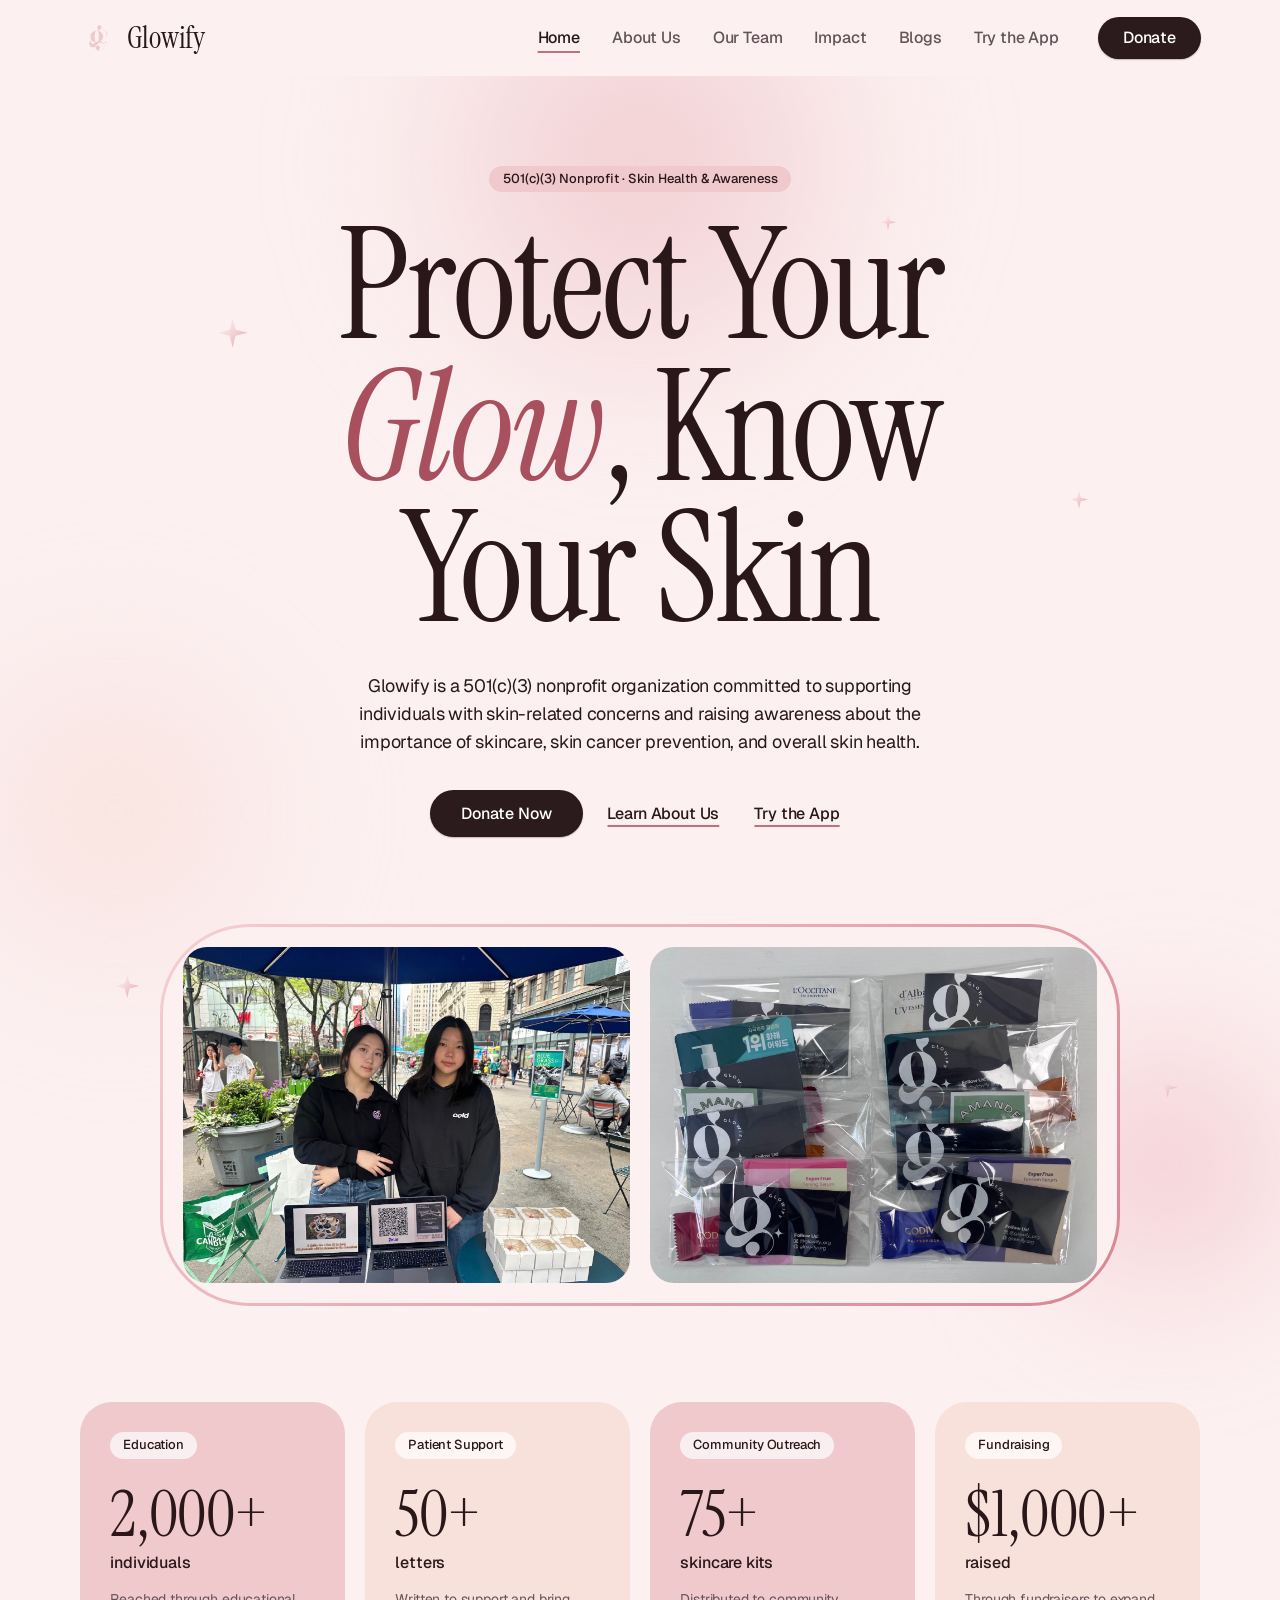
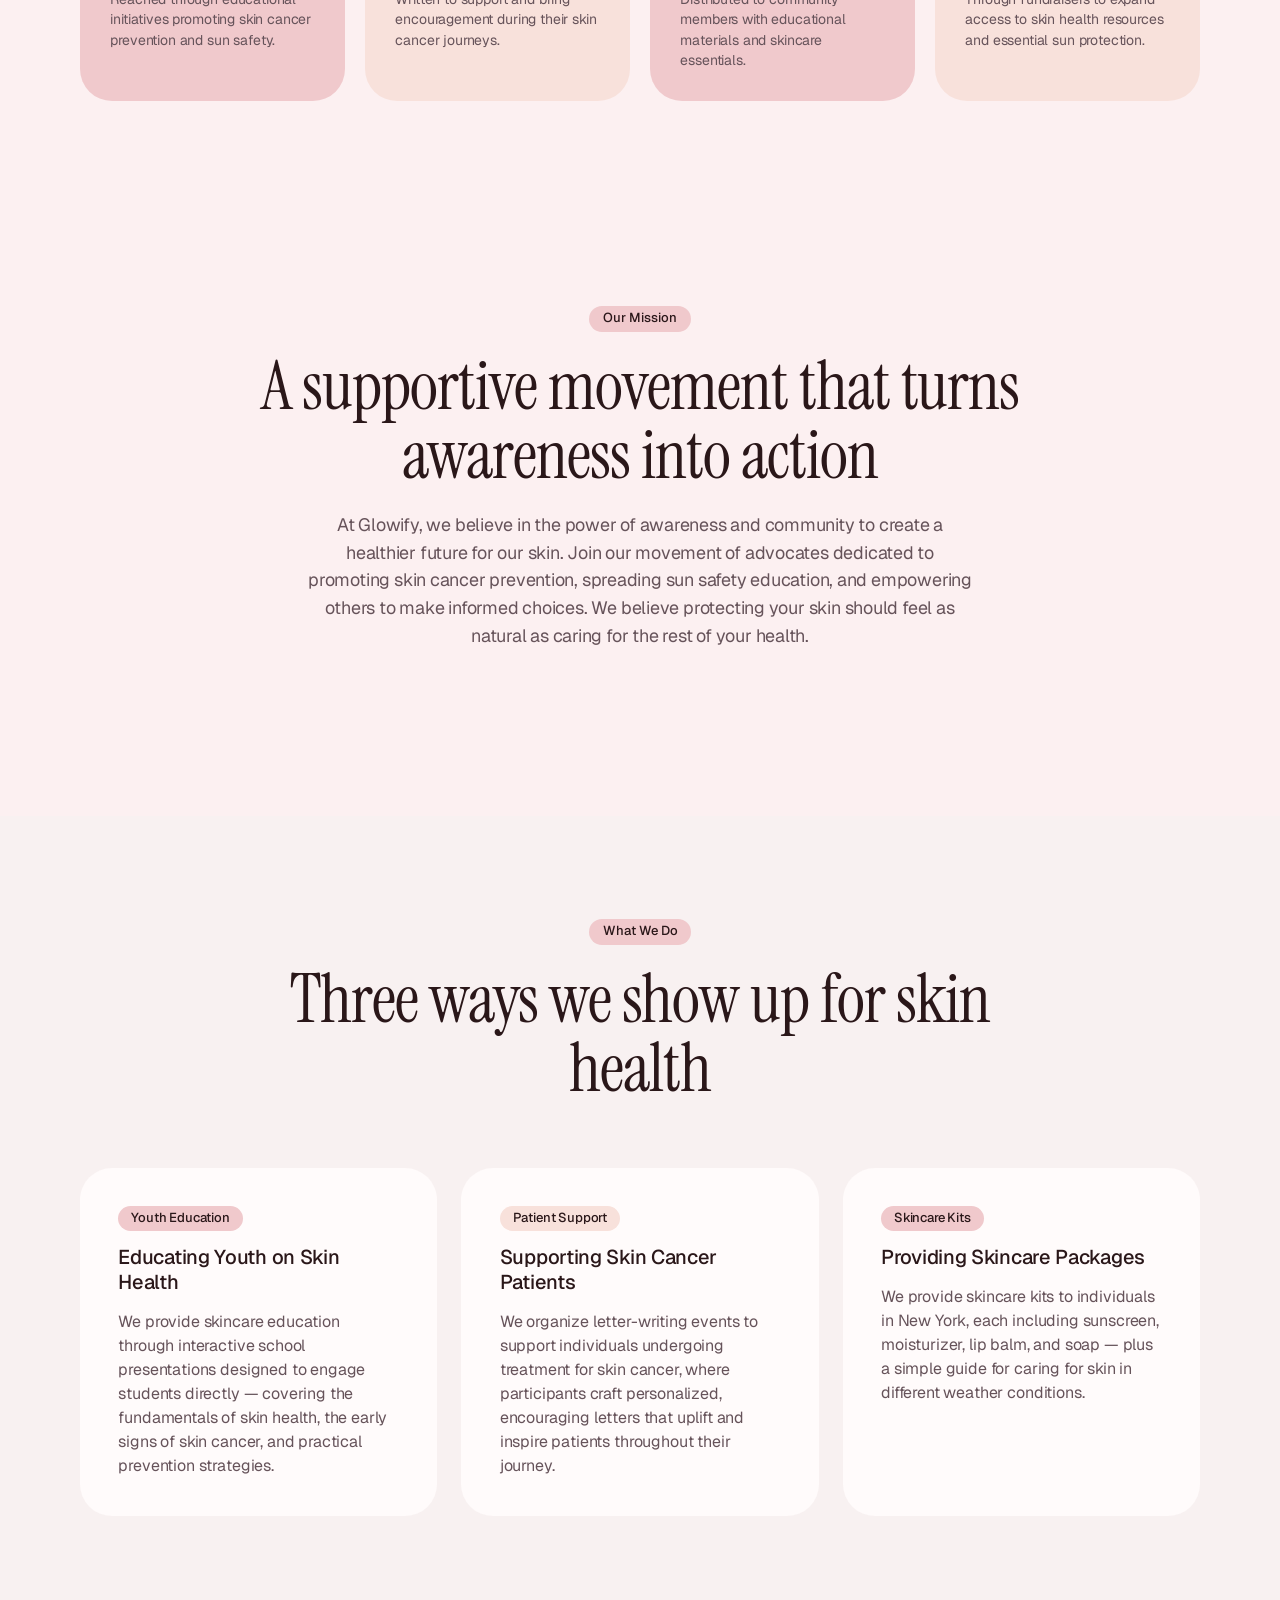
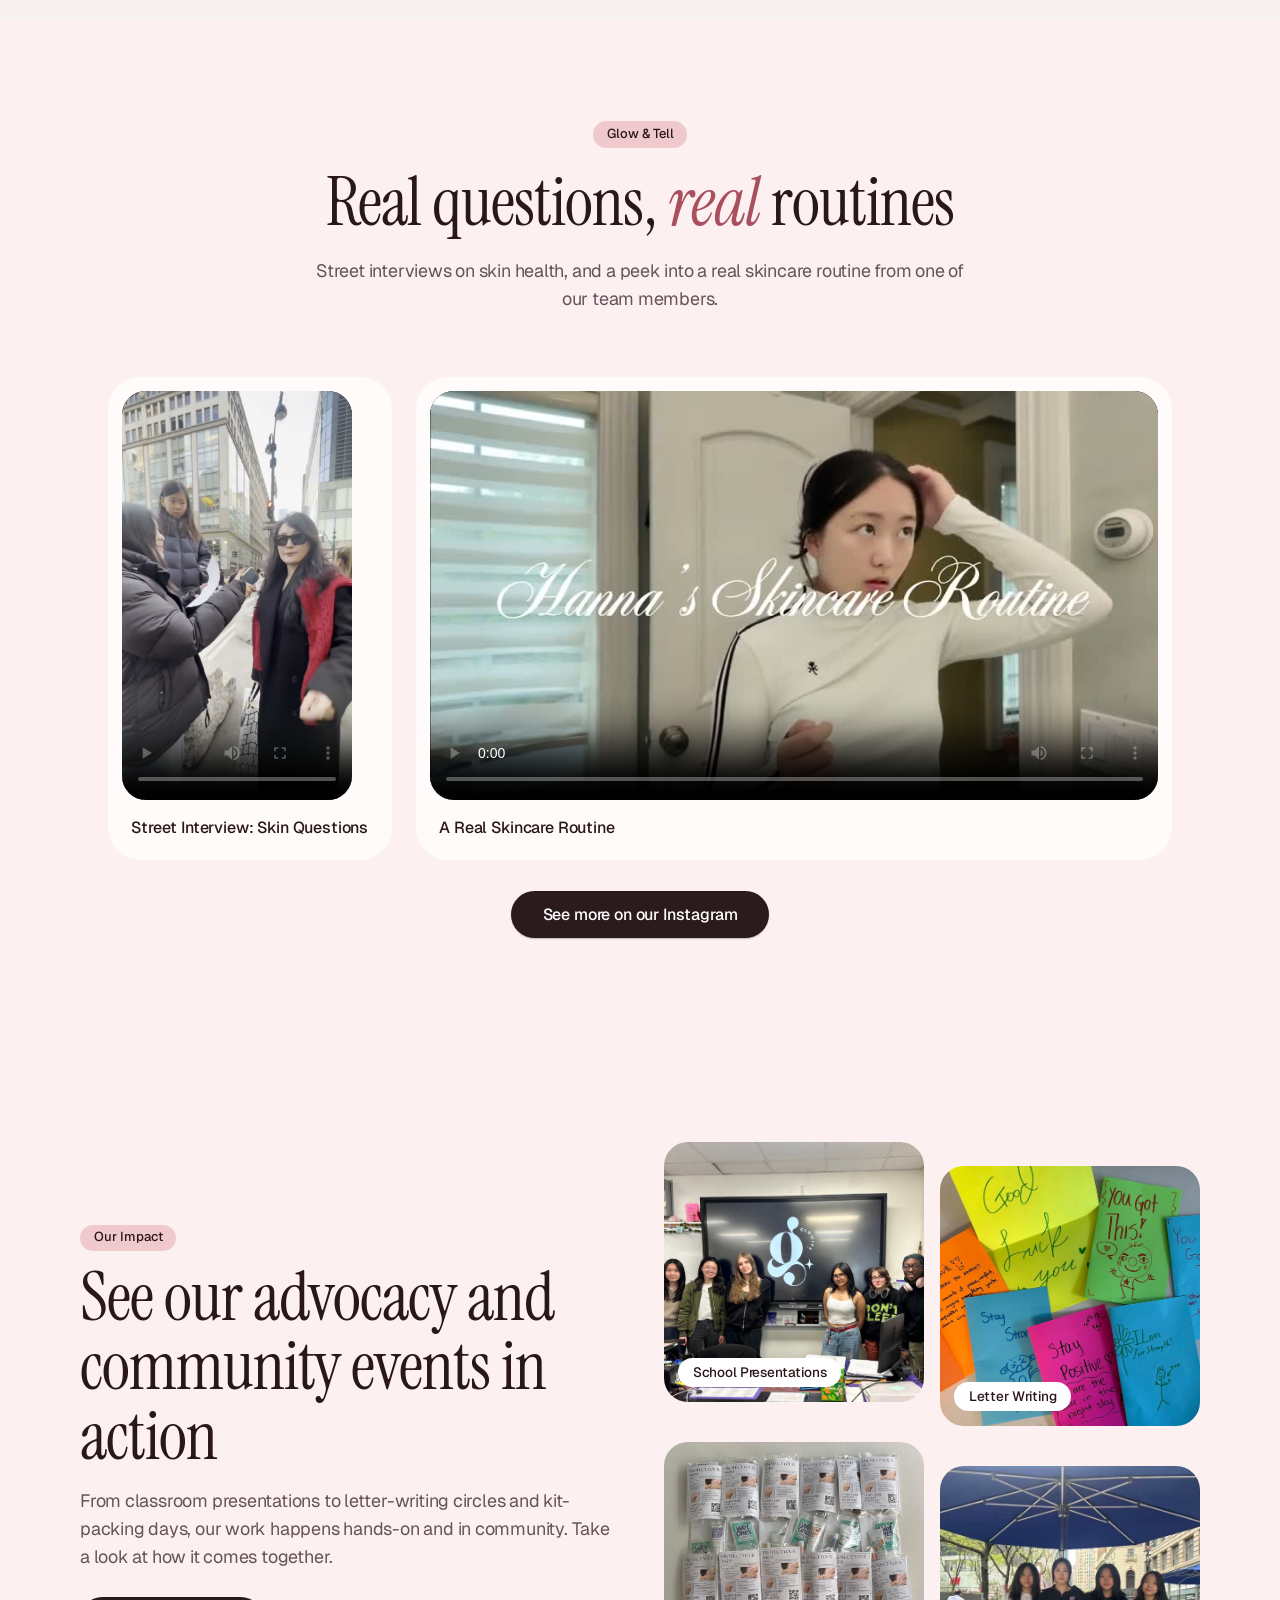
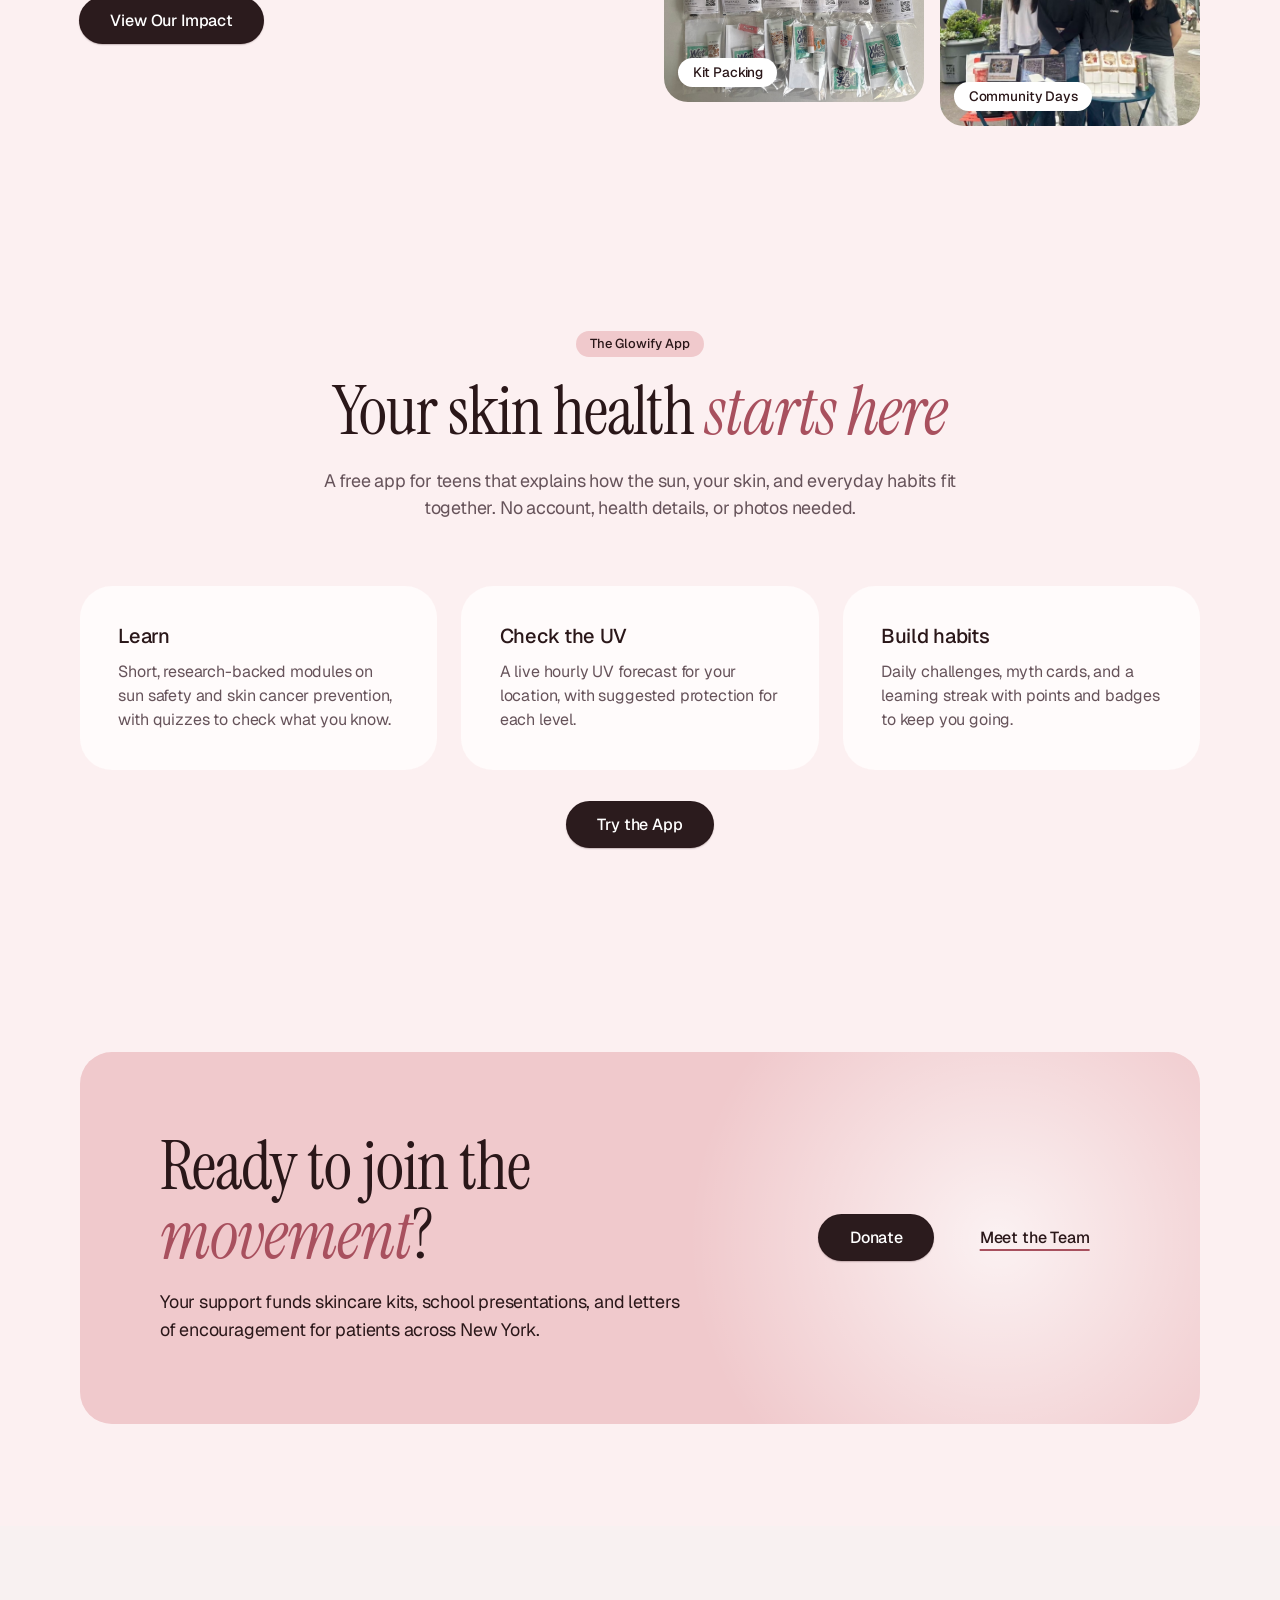
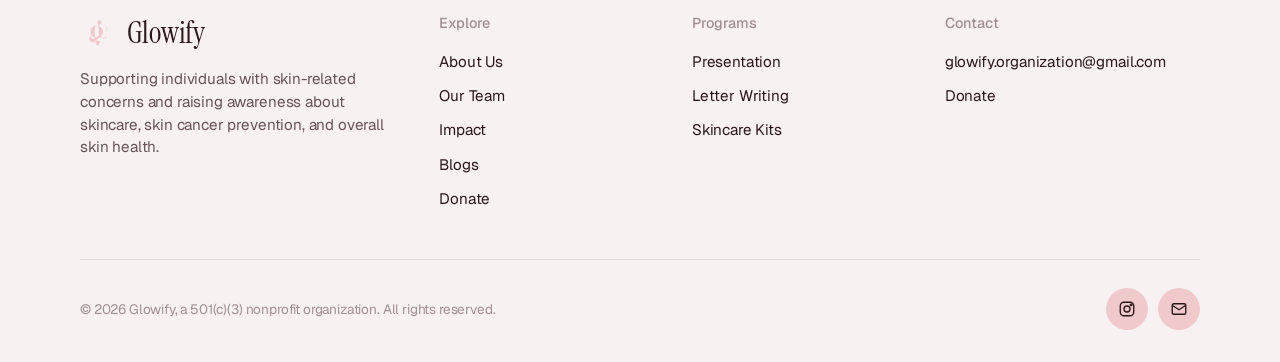
==== index.html @ 6c61c622 "add Try the App links to nav and hero, add app section to home page" ====
<!doctype html>
<html lang="en">
<head>
<meta charset="UTF-8" />
<meta name="viewport" content="width=device-width, initial-scale=1.0" />
<title>Glowify — Skin Health Awareness &amp; Community</title>
<meta name="description" content="Glowify supports individuals with skin-related concerns and raises awareness about skincare, skin cancer prevention, and overall skin health." />
<link rel="icon" href="assets/img/favicon-64.png" type="image/png" />
<link rel="preconnect" href="https://fonts.googleapis.com">
<link rel="preconnect" href="https://fonts.gstatic.com" crossorigin>
<link href="https://fonts.googleapis.com/css2?family=Bowlby+One&family=DM+Sans:wght@400;600&display=swap" rel="stylesheet">
<link rel="stylesheet" href="assets/css/style.css" />
</head>
<body>

<header class="site-header">
  <div class="container nav">
    <a href="index.html" class="brand"><img src="assets/img/logo.png" alt="" class="brand-mark"> Glowify</a>
    <nav class="nav-links">
      <a href="index.html" data-page="index.html">Home</a>
      <a href="about.html" data-page="about.html">About Us</a>
      <a href="team.html" data-page="team.html">Our Team</a>
      <a href="impact.html" data-page="impact.html">Impact</a>
      <a href="blog.html" data-page="blog.html">Blogs</a>
      <a href="https://app.glow-ify.org/" target="_blank" rel="noopener">Try the App</a>
      <a href="donate.html" class="btn btn-donate" data-page="donate.html">Donate</a>
    </nav>
    <button class="nav-toggle" aria-label="Toggle menu" aria-expanded="false">
      <span></span><span></span><span></span>
    </button>
  </div>
</header>

<main>

  <!-- Hero -->
  <section class="hero">
    <div class="glow" aria-hidden="true">
      <span class="orb o1"></span><span class="orb o2"></span><span class="orb o3"></span>
      <i class="spark s1"></i><i class="spark s2"></i><i class="spark s3"></i><i class="spark s4"></i><i class="spark s5"></i>
    </div>
    <div class="container hero-inner">
      <span class="eyebrow">501(c)(3) Nonprofit &middot; Skin Health &amp; Awareness</span>
      <h1>Protect Your <em>Glow</em>, Know Your Skin</h1>
      <p class="lede">Glowify is a 501(c)(3) nonprofit organization committed to supporting individuals with skin-related concerns and raising awareness about the importance of skincare, skin cancer prevention, and overall skin health.</p>
      <div class="hero-cta">
        <a href="donate.html" class="btn btn-donate">Donate Now</a>
        <a href="about.html" class="btn btn-ghost">Learn About Us</a>
        <a href="https://app.glow-ify.org/" class="btn btn-ghost" target="_blank" rel="noopener">Try the App</a>
      </div>
      <div class="hero-visual" aria-hidden="true">
        <img src="assets/img/blob.jpg" alt="" class="hero-photo hero-photo-1">
        <img src="assets/img/carekit.jpg" alt="" class="hero-photo hero-photo-2">
      </div>
      <div class="hero-stats">
        <div class="hero-stat">
          <span class="hero-stat-label">Education</span>
          <strong class="hero-stat-num"><span class="figure">2,000+</span> <span class="unit">individuals</span></strong>
          <p class="hero-stat-desc">Reached through educational initiatives promoting skin cancer prevention and sun safety.</p>
        </div>
        <div class="hero-stat">
          <span class="hero-stat-label">Patient Support</span>
          <strong class="hero-stat-num"><span class="figure">50+</span> <span class="unit">letters</span></strong>
          <p class="hero-stat-desc">Written to support and bring encouragement during their skin cancer journeys.</p>
        </div>
        <div class="hero-stat">
          <span class="hero-stat-label">Community Outreach</span>
          <strong class="hero-stat-num"><span class="figure">75+</span> <span class="unit">skincare kits</span></strong>
          <p class="hero-stat-desc">Distributed to community members with educational materials and skincare essentials.</p>
        </div>
        <div class="hero-stat">
          <span class="hero-stat-label">Fundraising</span>
          <strong class="hero-stat-num"><span class="figure">$1,000+</span> <span class="unit">raised</span></strong>
          <p class="hero-stat-desc">Through fundraisers to expand access to skin health resources and essential sun protection.</p>
        </div>
      </div>
    </div>
  </section>

  <!-- Mission -->
  <section>
    <div class="container">
      <div class="section-head center reveal">
        <span class="eyebrow">Our Mission</span>
        <h2>A supportive movement that turns awareness into action</h2>
        <p class="lede">At Glowify, we believe in the power of awareness and community to create a healthier future for our skin. Join our movement of advocates dedicated to promoting skin cancer prevention, spreading sun safety education, and empowering others to make informed choices. We believe protecting your skin should feel as natural as caring for the rest of your health.</p>
      </div>
    </div>
  </section>

  <!-- What we do -->
  <section class="bg-beige">
    <div class="container">
      <div class="section-head reveal">
        <span class="eyebrow">What We Do</span>
        <h2>Three ways we show up for skin health</h2>
      </div>
      <div class="grid grid-3">
        <div class="card program-card reveal">
          <span class="tag">Youth Education</span>
          <h3>Educating Youth on Skin Health</h3>
          <p>We provide skincare education through interactive school presentations designed to engage students directly — covering the fundamentals of skin health, the early signs of skin cancer, and practical prevention strategies.</p>
        </div>
        <div class="card program-card reveal">
          <span class="tag">Patient Support</span>
          <h3>Supporting Skin Cancer Patients</h3>
          <p>We organize letter-writing events to support individuals undergoing treatment for skin cancer, where participants craft personalized, encouraging letters that uplift and inspire patients throughout their journey.</p>
        </div>
        <div class="card program-card reveal">
          <span class="tag">Skincare Kits</span>
          <h3>Providing Skincare Packages</h3>
          <p>We provide skincare kits to individuals in New York, each including sunscreen, moisturizer, lip balm, and soap — plus a simple guide for caring for skin in different weather conditions.</p>
        </div>
      </div>
    </div>
  </section>

  <!-- Glow & Tell -->
  <section>
    <div class="container">
      <div class="section-head center reveal">
        <span class="eyebrow">Glow &amp; Tell</span>
        <h2>Real questions, <em>real</em> routines</h2>
        <p class="lede">Street interviews on skin health, and a peek into a real skincare routine from one of our team members.</p>
      </div>
      <div class="video-grid reveal">
        <div class="video-card">
          <video controls preload="metadata" poster="assets/img/video/street-interview-poster.jpg">
            <source src="assets/video/street-interview.mp4" type="video/mp4">
          </video>
          <div class="video-card-caption">Street Interview: Skin Questions</div>
        </div>
        <div class="video-card">
          <video controls preload="metadata" poster="assets/img/video/hanna-routine-poster.jpg">
            <source src="assets/video/hanna-routine.mp4" type="video/mp4">
          </video>
          <div class="video-card-caption">A Real Skincare Routine</div>
        </div>
      </div>
      <div class="reveal" style="text-align:center; margin-top:2rem;">
        <a href="https://www.instagram.com/glowify_org?igsh=NTZrZHB4aWIxdnEy" class="btn btn-donate" target="_blank" rel="noopener">See more on our Instagram</a>
      </div>
    </div>
  </section>

  <!-- Impact teaser -->
  <section>
    <div class="container">
      <div class="grid grid-2" style="align-items:center; gap:3rem;">
        <div class="reveal">
          <span class="eyebrow">Our Impact</span>
          <h2 style="margin-top:0.75rem;">See our advocacy and community events in action</h2>
          <p class="lede" style="margin-top:1rem;">From classroom presentations to letter-writing circles and kit-packing days, our work happens hands-on and in community. Take a look at how it comes together.</p>
          <a href="impact.html" class="btn btn-primary" style="margin-top:1.75rem;">View Our Impact</a>
        </div>
        <div class="grid grid-2 reveal" style="gap:1rem;">
          <div class="gallery-tile tile-schoolpresentation" style="aspect-ratio:1;"><span>School Presentations</span></div>
          <div class="gallery-tile tile-letters" style="aspect-ratio:1; margin-top:1.5rem;"><span>Letter Writing</span></div>
          <div class="gallery-tile tile-kitpacking" style="aspect-ratio:1;"><span>Kit Packing</span></div>
          <div class="gallery-tile tile-bakesale" style="aspect-ratio:1; margin-top:1.5rem;"><span>Community Days</span></div>
        </div>
      </div>
    </div>
  </section>

  <!-- App -->
  <section>
    <div class="container">
      <div class="section-head center reveal">
        <span class="eyebrow">The Glowify App</span>
        <h2>Your skin health <em>starts here</em></h2>
        <p class="lede">A free app for teens that explains how the sun, your skin, and everyday habits fit together. No account, health details, or photos needed.</p>
      </div>
      <div class="grid grid-3">
        <div class="card reveal">
          <h3>Learn</h3>
          <p>Short, research-backed modules on sun safety and skin cancer prevention, with quizzes to check what you know.</p>
        </div>
        <div class="card reveal">
          <h3>Check the UV</h3>
          <p>A live hourly UV forecast for your location, with suggested protection for each level.</p>
        </div>
        <div class="card reveal">
          <h3>Build habits</h3>
          <p>Daily challenges, myth cards, and a learning streak with points and badges to keep you going.</p>
        </div>
      </div>
      <div class="reveal" style="text-align:center; margin-top:2rem;">
        <a href="https://app.glow-ify.org/" class="btn btn-primary" target="_blank" rel="noopener">Try the App</a>
      </div>
    </div>
  </section>

  <!-- CTA band -->
  <section>
    <div class="container">
      <div class="cta-band reveal">
        <div>
          <h2>Ready to join the <em>movement</em>?</h2>
          <p class="lede">Your support funds skincare kits, school presentations, and letters of encouragement for patients across New York.</p>
        </div>
        <div class="cta-band-actions">
          <a href="donate.html" class="btn btn-donate">Donate</a>
          <a href="team.html" class="btn btn-light">Meet the Team</a>
        </div>
      </div>
    </div>
  </section>

</main>

<footer class="site-footer">
  <div class="container">
    <div class="footer-grid">
      <div class="footer-brand">
        <a href="index.html" class="brand"><img src="assets/img/logo.png" alt="" class="brand-mark"> Glowify</a>
        <p>Supporting individuals with skin-related concerns and raising awareness about skincare, skin cancer prevention, and overall skin health.</p>
      </div>
      <div class="footer-col">
        <h4>Explore</h4>
        <ul>
          <li><a href="about.html">About Us</a></li>
          <li><a href="team.html">Our Team</a></li>
          <li><a href="impact.html">Impact</a></li>
          <li><a href="blog.html">Blogs</a></li>
          <li><a href="donate.html">Donate</a></li>
        </ul>
      </div>
      <div class="footer-col">
        <h4>Programs</h4>
        <ul>
          <li><a href="impact.html">Presentation</a></li>
          <li><a href="impact.html">Letter Writing</a></li>
          <li><a href="impact.html">Skincare Kits</a></li>
        </ul>
      </div>
      <div class="footer-col">
        <h4>Contact</h4>
        <ul>
          <li><a href="mailto:glowify.organization@gmail.com">glowify.organization@gmail.com</a></li>
          <li><a href="donate.html">Donate</a></li>
        </ul>
      </div>
    </div>
    <div class="footer-bottom">
      <span>© 2026 Glowify, a 501(c)(3) nonprofit organization. All rights reserved.</span>
      <div class="footer-socials">
        <a href="https://www.instagram.com/glowify_org?igsh=NTZrZHB4aWIxdnEy" aria-label="Instagram" target="_blank" rel="noopener"><svg viewBox="0 0 24 24" fill="none" stroke-width="1.8"><rect x="3" y="3" width="18" height="18" rx="5"/><circle cx="12" cy="12" r="4"/><circle cx="17.5" cy="6.5" r="1"/></svg></a>
        <a href="mailto:glowify.organization@gmail.com" aria-label="Email"><svg viewBox="0 0 24 24" fill="none" stroke-width="1.8"><rect x="3" y="5" width="18" height="14" rx="2"/><path d="m3 7 9 6 9-6"/></svg></a>
      </div>
    </div>
  </div>
</footer>

<script src="assets/js/main.js"></script>
</body>
</html>
---- assets/css/style.css ----
@import url("https://fonts.googleapis.com/css2?family=Geist:wght@400;500;600&family=Inter:wght@400;500;600&family=Instrument+Serif:ital@0;1&display=swap");

/* ==========================================================================
   Glowify
   Airy daylight look: tinted canvas, big soft-cornered cards with no borders or
   shadows, medium-weight type, dark pill buttons, pastel tiles. Every color is
   taken from the logo's dusty rose hue (~355deg).
   ========================================================================== */

:root {
  --canvas: #fcf0f1;
  --card: #fffbfb;
  --paper: #ffffff;
  --mist: #f8f1f1;

  --pastel-a: #f0c9cc;
  --pastel-b: #f8e1db;
  --rose: #c4707c;
  --rose-text: #a8505e;

  --ink-deep: #2a1719;
  --ink: #2b1b1d;
  --graphite: #66535a;
  --fog: #a08f91;
  --hairline: rgba(42, 23, 25, 0.1);

  --font-display: "Instrument Serif", "Playfair Display", Georgia, "Times New Roman", serif;
  --font-body: "Geist", "Inter", ui-sans-serif, system-ui, -apple-system, "Segoe UI", Roboto, sans-serif;

  --container: 1200px;
  --r-card: 32px;
  --r-image: 24px;
  --r-small: 16px;
  --r-pill: 9999px;

  --ease: cubic-bezier(0.16, 1, 0.3, 1);
}

/* ---- Reset ------------------------------------------------------------- */
*, *::before, *::after { box-sizing: border-box; }
html { scroll-behavior: smooth; }
body, h1, h2, h3, h4, p, figure, blockquote { margin: 0; }
ul, ol { margin: 0; padding: 0; list-style: none; }
img { max-width: 100%; display: block; }
a { color: inherit; text-decoration: none; }
button { font: inherit; cursor: pointer; background: none; border: none; color: inherit; }

:focus-visible { outline: 2px solid var(--ink); outline-offset: 3px; }

body {
  font-family: var(--font-body);
  font-size: 1rem;
  font-weight: 400;
  line-height: 1.5;
  letter-spacing: -0.01em;
  color: var(--graphite);
  background: var(--canvas);
  -webkit-font-smoothing: antialiased;
}

.container {
  width: 100%;
  max-width: var(--container);
  margin: 0 auto;
  padding: 0 clamp(1.25rem, 4vw, 2.5rem);
}

/* ---- Type: medium weight only ------------------------------------------- */
h1, h2 {
  font-family: var(--font-display);
  font-weight: 400;
  color: var(--ink-deep);
  line-height: 1.02;
  letter-spacing: -0.015em;
}
h1 em, h2 em { font-style: italic; color: var(--rose-text); }
h3, h4 {
  font-family: var(--font-body);
  font-weight: 500;
  color: var(--ink-deep);
  line-height: 1.25;
  letter-spacing: -0.015em;
}

h1 { font-size: clamp(3.25rem, 7vw, 5.5rem); }
h2 { font-size: clamp(2.5rem, 5.4vw, 4.25rem); }
h3 { font-size: 1.25rem; }

.lede {
  font-size: clamp(1.05rem, 1.4vw, 1.125rem);
  line-height: 1.55;
  letter-spacing: -0.012em;
  color: var(--graphite);
  max-width: 56ch;
}

.eyebrow {
  display: inline-block;
  font-size: 0.8125rem;
  font-weight: 500;
  line-height: 1.3;
  letter-spacing: 0;
  padding: 0.3rem 0.85rem;
  background: var(--pastel-a);
  color: var(--ink-deep);
  border-radius: var(--r-pill);
}

/* ---- Buttons ------------------------------------------------------------ */
.btn {
  display: inline-flex;
  align-items: center;
  justify-content: center;
  padding: 0.8rem 1.9rem;
  border-radius: var(--r-pill);
  border: 0;
  font-family: var(--font-body);
  font-weight: 500;
  font-size: 1rem;
  line-height: 1.2;
  letter-spacing: -0.01em;
  white-space: nowrap;
  transition: background 0.25s var(--ease), color 0.25s var(--ease), transform 0.25s var(--ease);
}
.btn:active { transform: scale(0.98); }

.btn-donate, .btn-primary {
  background: var(--ink);
  color: var(--paper);
  box-shadow: 0 1px 2px rgba(42, 23, 25, 0.8), 0 0 0 1px var(--ink);
}
.btn-donate:hover, .btn-primary:hover { background: #000; }

.btn-ghost {
  background: none;
  color: var(--ink-deep);
  padding-left: 0.6rem;
  padding-right: 0.6rem;
  text-decoration: underline;
  text-decoration-color: var(--rose);
  text-decoration-thickness: 2px;
  text-underline-offset: 6px;
}
.btn-ghost:hover { text-decoration-color: var(--ink-deep); }

.btn-light { background: var(--paper); color: var(--ink-deep); }
.btn-light:hover { background: var(--mist); }

/* ---- Header / Nav ---------------------------------------------------------- */
.site-header {
  position: sticky;
  top: 0;
  z-index: 100;
  background: rgba(252, 240, 241, 0.94);
}

.nav {
  display: flex;
  align-items: center;
  justify-content: space-between;
  min-height: 76px;
}

.brand {
  display: flex;
  align-items: center;
  gap: 0.55rem;
  font-family: var(--font-display);
  font-size: 1.9rem;
  font-weight: 400;
  letter-spacing: -0.01em;
  line-height: 1;
  color: var(--ink-deep);
}
.brand-mark { width: 38px; height: 38px; object-fit: contain; }

.nav-links { display: flex; align-items: center; gap: 2rem; }

.nav-links a:not(.btn) {
  font-size: 1rem;
  font-weight: 500;
  color: var(--graphite);
  padding: 0.3rem 0;
  text-decoration: underline;
  text-decoration-color: transparent;
  text-decoration-thickness: 2px;
  text-underline-offset: 8px;
  transition: color 0.2s var(--ease), text-decoration-color 0.2s var(--ease);
}
.nav-links a:not(.btn):hover { color: var(--ink-deep); }
.nav-links a:not(.btn).is-active { color: var(--ink-deep); text-decoration-color: var(--rose); }

.nav-links .btn-donate { margin-left: 0.5rem; padding: 0.65rem 1.5rem; }

.nav-toggle {
  display: none;
  flex-direction: column;
  gap: 5px;
  padding: 0.8rem;
  border-radius: var(--r-pill);
  background: var(--paper);
}
.nav-toggle span { width: 18px; height: 2px; background: var(--ink); border-radius: 2px; }

/* ---- Hero ------------------------------------------------------------------- */
.hero { position: relative; overflow: hidden; padding: clamp(3rem, 7vw, 6rem) 0 clamp(4rem, 8vw, 7rem); }
.hero-inner { position: relative; z-index: 1; }

/* soft glow: blurred pink light behind the hero, plus a few four-point sparkles */
.glow { position: absolute; inset: 0; pointer-events: none; z-index: 0; }
.glow .orb { position: absolute; border-radius: 50%; filter: blur(60px); will-change: transform; }
.glow .o1 { width: 46vw; max-width: 640px; aspect-ratio: 1; top: -12%; left: 50%; margin-left: -23vw;
  background: radial-gradient(circle, rgba(240, 201, 204, 0.95), rgba(240, 201, 204, 0) 68%); animation: drift 14s ease-in-out infinite alternate; }
.glow .o2 { width: 34vw; max-width: 460px; aspect-ratio: 1; top: 30%; left: -8%;
  background: radial-gradient(circle, rgba(248, 225, 219, 1), rgba(248, 225, 219, 0) 68%); animation: drift 18s ease-in-out infinite alternate-reverse; }
.glow .o3 { width: 30vw; max-width: 420px; aspect-ratio: 1; top: 52%; right: -6%;
  background: radial-gradient(circle, rgba(236, 170, 180, 0.55), rgba(236, 170, 180, 0) 68%); animation: drift 16s ease-in-out infinite alternate; }

.glow .spark {
  position: absolute;
  width: var(--s, 22px);
  aspect-ratio: 1;
  background: linear-gradient(135deg, #fff, #f0c9cc 60%, #e3a1aa);
  clip-path: polygon(50% 0, 60% 40%, 100% 50%, 60% 60%, 50% 100%, 40% 60%, 0 50%, 40% 40%);
  filter: drop-shadow(0 0 6px rgba(227, 161, 170, 0.8));
  animation: twinkle 3.6s ease-in-out infinite;
}
.glow .s1 { --s: 30px; top: 14%; left: 17%; }
.glow .s2 { --s: 18px; top: 24%; right: 15%; animation-delay: -1.2s; }
.glow .s3 { --s: 24px; top: 52%; left: 9%; animation-delay: -2.1s; }
.glow .s4 { --s: 16px; top: 8%; right: 30%; animation-delay: -0.6s; }
.glow .s5 { --s: 20px; top: 58%; right: 8%; animation-delay: -2.8s; }

@keyframes drift { from { transform: translate(0, 0) scale(1); } to { transform: translate(3vw, 2.5vw) scale(1.12); } }
@keyframes twinkle { 0%, 100% { opacity: 0.35; transform: scale(0.75) rotate(0); } 50% { opacity: 1; transform: scale(1.1) rotate(12deg); } }
@media (prefers-reduced-motion: reduce) { .glow .orb, .glow .spark { animation: none; } }

/* same glow, quieter, behind the closing call to action */
.cta-band { position: relative; overflow: hidden; }
.cta-band::before {
  content: ""; position: absolute; width: 60%; aspect-ratio: 1; right: -12%; top: -40%;
  background: radial-gradient(circle, rgba(255, 255, 255, 0.75), rgba(255, 255, 255, 0) 65%); pointer-events: none;
}
.cta-band > * { position: relative; }
.hero-inner { text-align: center; }

.hero h1 {
  max-width: 11ch;
  margin: 1.5rem auto 0;
  font-size: clamp(3.5rem, 12vw, 10.5rem);
  line-height: 0.92;
  letter-spacing: -0.02em;
}
.hero .lede { margin: 2rem auto 0; max-width: 52ch; color: var(--ink-deep); }

.hero-cta {
  display: flex;
  justify-content: center;
  align-items: center;
  gap: 1rem;
  flex-wrap: wrap;
  margin-top: 2.25rem;
}

.hero-visual {
  display: grid;
  grid-template-columns: 1fr 1fr;
  gap: clamp(0.75rem, 2vw, 1.25rem);
  max-width: 960px;
  margin: clamp(3.5rem, 7vw, 5.5rem) auto 0;
  padding: clamp(0.75rem, 2vw, 1.25rem);
  border: 3px solid transparent;
  border-radius: clamp(36px, 7vw, 90px);
  background:
    linear-gradient(var(--canvas), var(--canvas)) padding-box,
    linear-gradient(135deg, #f6cfd3 0%, #d98592 100%) border-box;
}
.hero-photo {
  width: 100%;
  aspect-ratio: 4 / 3;
  object-fit: cover;
  border-radius: var(--r-image);
  background: var(--mist);
}

.hero-stats {
  display: grid;
  grid-template-columns: repeat(4, 1fr);
  gap: clamp(0.75rem, 1.6vw, 1.25rem);
  margin-top: clamp(4rem, 8vw, 6rem);
  text-align: left;
}
.hero-stat {
  background: var(--pastel-a);
  border-radius: var(--r-card);
  padding: clamp(1.4rem, 2.4vw, 1.9rem);
}
.hero-stat:nth-child(even) { background: var(--pastel-b); }
.hero-stat-label {
  display: inline-block;
  font-size: 0.8125rem;
  font-weight: 500;
  line-height: 1.3;
  color: var(--ink-deep);
  background: rgba(255, 255, 255, 0.7);
  padding: 0.3rem 0.8rem;
  border-radius: var(--r-pill);
  margin-bottom: 1.5rem;
}
.hero-stat-num { display: block; margin-bottom: 0.9rem; }
.hero-stat-num .figure {
  display: block;
  font-family: var(--font-display);
  font-size: clamp(2.8rem, 5vw, 4rem);
  font-weight: 400;
  line-height: 1;
  letter-spacing: -0.01em;
  color: var(--ink-deep);
}
.hero-stat-num .unit { display: block; font-size: 1rem; font-weight: 500; color: var(--ink-deep); margin-top: 0.25rem; }
.hero-stat-desc { font-size: 0.875rem; line-height: 1.45; color: var(--graphite); }

/* ---- Sections --------------------------------------------------------------- */
section { padding: clamp(4rem, 8vw, 7rem) 0; }

.section-head { max-width: 760px; margin: 0 auto clamp(2.5rem, 5vw, 4rem); text-align: center; }
.section-head h2 { margin-top: 1.25rem; }
.section-head .lede { margin: 1.25rem auto 0; }
.section-head.center { text-align: center; }

.bg-beige, .bg-pink { background: var(--mist); }

/* ---- Cards ------------------------------------------------------------------- */
.grid { display: grid; gap: clamp(1rem, 2.2vw, 1.5rem); }
.grid-3 { grid-template-columns: repeat(3, 1fr); }
.grid-2 { grid-template-columns: repeat(2, 1fr); }
.grid-4 { grid-template-columns: repeat(4, 1fr); }

.card {
  background: var(--card);
  border-radius: var(--r-card);
  padding: clamp(1.75rem, 3vw, 2.5rem);
  transition: background 0.3s var(--ease);
}
.card:hover { background: var(--paper); }

.card h3 { margin-bottom: 0.65rem; }
.card p { color: var(--graphite); font-size: 1rem; }
.card a:not(.btn) {
  font-weight: 500;
  color: var(--ink-deep);
  text-decoration: underline;
  text-decoration-color: var(--rose);
  text-decoration-thickness: 2px;
  text-underline-offset: 5px;
}
.card a:not(.btn):hover { text-decoration-color: var(--ink-deep); }

.program-card { display: flex; flex-direction: column; gap: 0.9rem; }
.program-card h3 { margin-bottom: 0; }
.program-card p { flex-grow: 1; }
.program-card .tag {
  align-self: flex-start;
  font-size: 0.8125rem;
  font-weight: 500;
  line-height: 1.3;
  color: var(--ink-deep);
  background: var(--pastel-a);
  padding: 0.25rem 0.8rem;
  border-radius: var(--r-pill);
}
.grid > .program-card:nth-child(even) .tag { background: var(--pastel-b); }

/* ---- CTA band ------------------------------------------------------------------ */
.cta-band {
  background: var(--pastel-a);
  border-radius: var(--r-card);
  padding: clamp(2.5rem, 7vw, 5rem);
  display: flex;
  align-items: center;
  justify-content: space-between;
  gap: 2rem;
  flex-wrap: wrap;
}
.cta-band h2 { max-width: 13ch; }
.cta-band .lede { color: var(--ink-deep); margin-top: 1.1rem; max-width: 44ch; }
.cta-band-actions { display: flex; align-items: center; gap: 1rem; flex-wrap: wrap; }
.cta-band .btn-light {
  background: none;
  color: var(--ink-deep);
  text-decoration: underline;
  text-decoration-color: var(--rose-text);
  text-decoration-thickness: 2px;
  text-underline-offset: 6px;
}
.cta-band .btn-light:hover { background: none; text-decoration-color: var(--ink-deep); }

/* ---- Footer ------------------------------------------------------------------- */
.site-footer {
  background: var(--mist);
  padding: clamp(3.5rem, 7vw, 5.5rem) 0 2rem;
}
.footer-grid {
  display: grid;
  grid-template-columns: 1.5fr 1fr 1fr 1.2fr;
  gap: 2.5rem;
  padding-bottom: 3rem;
  border-bottom: 1px solid var(--hairline);
}
.footer-brand .brand { margin-bottom: 1rem; }
.footer-brand p { max-width: 34ch; font-size: 0.95rem; color: var(--graphite); }
.footer-col h4 { font-size: 0.9rem; font-weight: 500; color: var(--fog); margin-bottom: 1.1rem; letter-spacing: 0; }
.footer-col ul { display: flex; flex-direction: column; gap: 0.65rem; }
.footer-col a { font-size: 0.95rem; color: var(--ink-deep); }
.footer-col a:hover { text-decoration: underline; text-decoration-color: var(--rose); text-decoration-thickness: 2px; text-underline-offset: 5px; }
.footer-bottom {
  display: flex;
  justify-content: space-between;
  align-items: center;
  flex-wrap: wrap;
  gap: 1rem;
  padding-top: 1.75rem;
  font-size: 0.85rem;
  color: var(--fog);
}
.footer-socials { display: flex; gap: 0.6rem; }
.footer-socials a {
  width: 42px; height: 42px;
  border-radius: 50%;
  background: var(--pastel-a);
  display: flex; align-items: center; justify-content: center;
  transition: background 0.25s var(--ease);
}
.footer-socials a:hover { background: var(--pastel-b); }
.footer-socials svg { width: 18px; height: 18px; stroke: var(--ink-deep); }

/* ---- Reveal ------------------------------------------------------------------- */
.reveal { opacity: 0; transform: translateY(18px); transition: opacity 0.65s var(--ease), transform 0.65s var(--ease); }
.reveal.is-visible { opacity: 1; transform: none; }

/* ---- Page hero (inner pages) ------------------------------------------------------ */
.page-hero { text-align: center; padding: clamp(3.5rem, 8vw, 6rem) 0 clamp(1.5rem, 3vw, 2.5rem); }
.page-hero h1 { max-width: 17ch; margin: 1.5rem auto 0; }
.page-hero .lede { margin: 1.5rem auto 0; }
.page-hero + section { padding-top: clamp(2rem, 4vw, 3.5rem); }

article .lede { font-size: 1.0625rem; line-height: 1.75; color: var(--graphite); }
article a:not(.btn) {
  color: var(--ink-deep);
  font-weight: 500;
  text-decoration: underline;
  text-decoration-color: var(--rose);
  text-decoration-thickness: 2px;
  text-underline-offset: 4px;
}

/* ---- Team ------------------------------------------------------------------- */
.team-grid {
  display: grid;
  grid-template-columns: repeat(4, 1fr);
  gap: clamp(1.75rem, 3.5vw, 2.75rem) clamp(1rem, 2.5vw, 1.5rem);
}
.team-card, .team-card:hover { background: none; padding: 0; text-align: left; }
.avatar {
  width: 100%;
  aspect-ratio: 1;
  margin: 0 0 1.1rem;
  border-radius: var(--r-image);
  overflow: hidden;
  background: var(--pastel-a);
}
.avatar-photo { padding: 0; }
.avatar-photo img { width: 100%; height: 100%; object-fit: cover; }
.team-card h3 { margin-bottom: 0.25rem; font-size: 1.125rem; }
.team-card .role { font-size: 0.9rem; color: var(--fog); line-height: 1.4; }

/* ---- Gallery / Impact ---------------------------------------------------------- */
.gallery-grid { display: grid; grid-template-columns: repeat(3, 1fr); gap: 1.25rem; }
.gallery-tile {
  aspect-ratio: 4 / 3;
  position: relative;
  overflow: hidden;
  display: flex;
  align-items: flex-end;
  padding: 0.9rem;
  border-radius: var(--r-image);
  background-color: var(--pastel-a);
  background-size: cover;
  background-position: center;
}
.gallery-tile span:not(.gallery-tile-link-badge) {
  position: relative;
  z-index: 1;
  font-weight: 500;
  font-size: 0.85rem;
  line-height: 1.3;
  color: var(--ink-deep);
  background: var(--paper);
  padding: 0.35rem 0.9rem;
  border-radius: var(--r-pill);
}
.gallery-tile-link-badge {
  position: absolute;
  top: 0.85rem; right: 0.85rem;
  z-index: 1;
  width: 36px; height: 36px;
  border-radius: 50%;
  background: var(--paper);
  display: flex; align-items: center; justify-content: center;
  transition: background 0.25s var(--ease);
}
.gallery-tile-link-badge svg { width: 16px; height: 16px; stroke: var(--ink-deep); }
a.gallery-tile:hover .gallery-tile-link-badge { background: var(--pastel-a); }

.tile-schoolpresentation { background-image: url("../img/schoolpresentation.jpg"); }
.tile-bakesale { background-image: url("../img/bakesale.jpg"); }
.tile-kitpacking { background-image: url("../img/kitpacking.jpg"); }
.tile-letters { background-image: url("../img/letters.jpg"); }
.tile-carekit { background-image: url("../img/carekit.jpg"); }
.tile-kitdelivery { background-image: url("../img/kitdelivery.jpg"); }
.tile-packagepacking { background-image: url("../img/packagepacking.jpg"); }
.tile-writingletter { background-image: url("../img/writingletter.jpg"); }
.tile-groupletterwriting { background-image: url("../img/groupletterwriting.jpg"); }
.tile-fundraiser-table { background-image: url("../img/fundraiser-table.jpg"); }

.gallery-tile-wide { grid-column: 1 / -1; aspect-ratio: 21 / 8; }
.gallery-tile-feature { max-width: 900px; margin: 0 auto; }

/* ---- Glow & Tell (video) ------------------------------------------------------ */
.video-grid {
  display: flex;
  flex-wrap: nowrap;
  gap: 1.5rem;
  justify-content: center;
  align-items: flex-start;
}
.video-card {
  background: var(--card);
  border-radius: var(--r-card);
  padding: 14px 14px 20px;
  width: fit-content;
  max-width: 100%;
  flex-shrink: 1;
}
.video-card video {
  height: clamp(220px, 32vw, 460px);
  width: auto;
  max-width: 100%;
  display: block;
  background: #000;
  border-radius: var(--r-image);
  outline: none;
}
.video-card-caption { padding: 1rem 0.6rem 0; font-weight: 500; font-size: 1rem; color: var(--ink-deep); }
@media (max-width: 640px) {
  .video-grid { flex-wrap: wrap; }
  .video-card video { height: auto; width: 100%; }
}

/* ---- Timeline (about) ---------------------------------------------------------- */
.timeline { display: flex; flex-direction: column; max-width: 760px; margin: 0 auto; }
.timeline-item {
  display: grid;
  grid-template-columns: 48px 1fr;
  gap: 1.75rem;
  padding-bottom: 2.75rem;
  position: relative;
}
.timeline-item::before {
  content: "";
  position: absolute;
  left: 23px; top: 56px; bottom: 8px;
  width: 2px;
  background: var(--pastel-a);
}
.timeline-item:last-child { padding-bottom: 0; }
.timeline-item:last-child::before { display: none; }
.timeline-dot {
  width: 48px; height: 48px;
  border-radius: 50%;
  background: var(--pastel-a);
  color: var(--ink-deep);
  display: flex; align-items: center; justify-content: center;
  font-family: var(--font-display);
  font-size: 1.4rem;
  font-weight: 400;
  flex-shrink: 0;
}
.timeline-item:nth-child(even) .timeline-dot { background: var(--pastel-b); }
.timeline-content h3 { margin: 0.7rem 0 0.45rem; font-size: 1.4rem; }
.timeline-content p { color: var(--graphite); }

/* ---- Donate ------------------------------------------------------------------- */
.donate-hero { text-align: center; padding: clamp(3.5rem, 8vw, 6rem) 0 clamp(3rem, 6vw, 5rem); }
.donate-hero .section-head { margin-bottom: 0; }
.donate-hero h1 { margin: 1.5rem auto 0; max-width: 15ch; }
.donate-panel {
  max-width: 640px;
  margin: 3rem auto 0;
  background: var(--card);
  border-radius: var(--r-card);
  padding: clamp(1.75rem, 5vw, 2.75rem);
  text-align: left;
}
.donate-panel .status-pill {
  display: inline-block;
  font-size: 0.8125rem;
  font-weight: 500;
  line-height: 1.3;
  color: var(--ink-deep);
  background: var(--pastel-b);
  padding: 0.3rem 0.85rem;
  border-radius: var(--r-pill);
  margin-bottom: 1.25rem;
}
.donate-panel h3 { font-family: var(--font-display); font-size: 2.2rem; font-weight: 400; letter-spacing: -0.01em; margin-bottom: 0.75rem; }
.donate-panel p { color: var(--graphite); margin-bottom: 1.75rem; }
.donate-use-list {
  display: flex;
  flex-direction: column;
  gap: 1.1rem;
  margin-top: 2rem;
  padding-top: 1.75rem;
  border-top: 1px solid var(--hairline);
}
.donate-use-item { display: flex; gap: 1rem; align-items: flex-start; }
.donate-use-item .num { font-weight: 500; color: var(--rose-text); flex-shrink: 0; }
.donate-use-item p { margin: 0; color: var(--graphite); font-size: 1rem; }
.donate-use-item strong { color: var(--ink-deep); font-weight: 500; }

.info-band { display: grid; grid-template-columns: repeat(3, 1fr); gap: 1.5rem; }

/* ---- Responsive ------------------------------------------------------------------ */
@media (max-width: 980px) {
  .grid-4, .hero-stats { grid-template-columns: repeat(2, 1fr); }
  .grid-3, .gallery-grid, .info-band { grid-template-columns: repeat(2, 1fr); }
  .team-grid { grid-template-columns: repeat(3, 1fr); }
  .footer-grid { grid-template-columns: 1fr 1fr; }
}

@media (max-width: 860px) {
  .nav-links {
    position: fixed; top: 76px; left: 0; right: 0; bottom: 0;
    background: var(--canvas);
    flex-direction: column; align-items: stretch; justify-content: flex-start;
    padding: 1.5rem 1.25rem; gap: 0.25rem;
    transform: translateX(100%);
    transition: transform 0.4s var(--ease);
    overflow-y: auto;
  }
  .nav-links.is-open { transform: none; }
  .nav-links a:not(.btn) { font-size: 1.35rem; padding: 0.8rem 0.5rem; }
  .nav-links .btn-donate { margin: 1.25rem 0 0; padding: 1rem 1.5rem; font-size: 1.05rem; }
  .nav-toggle { display: flex; }
}

@media (max-width: 760px) {
  .grid-3, .grid-2, .grid-4, .gallery-grid, .info-band, .hero-stats { grid-template-columns: 1fr; }
  .hero-visual { grid-template-columns: 1fr; }
  .team-grid { grid-template-columns: 1fr 1fr; }
  .footer-grid { grid-template-columns: 1fr; gap: 2rem; }
  .footer-bottom { flex-direction: column; align-items: flex-start; }
  .cta-band { flex-direction: column; align-items: flex-start; }
  .gallery-tile-wide { aspect-ratio: 4 / 3; }
}

@media (prefers-reduced-motion: reduce) {
  html { scroll-behavior: auto; }
  .reveal { opacity: 1; transform: none; transition: none; }
}
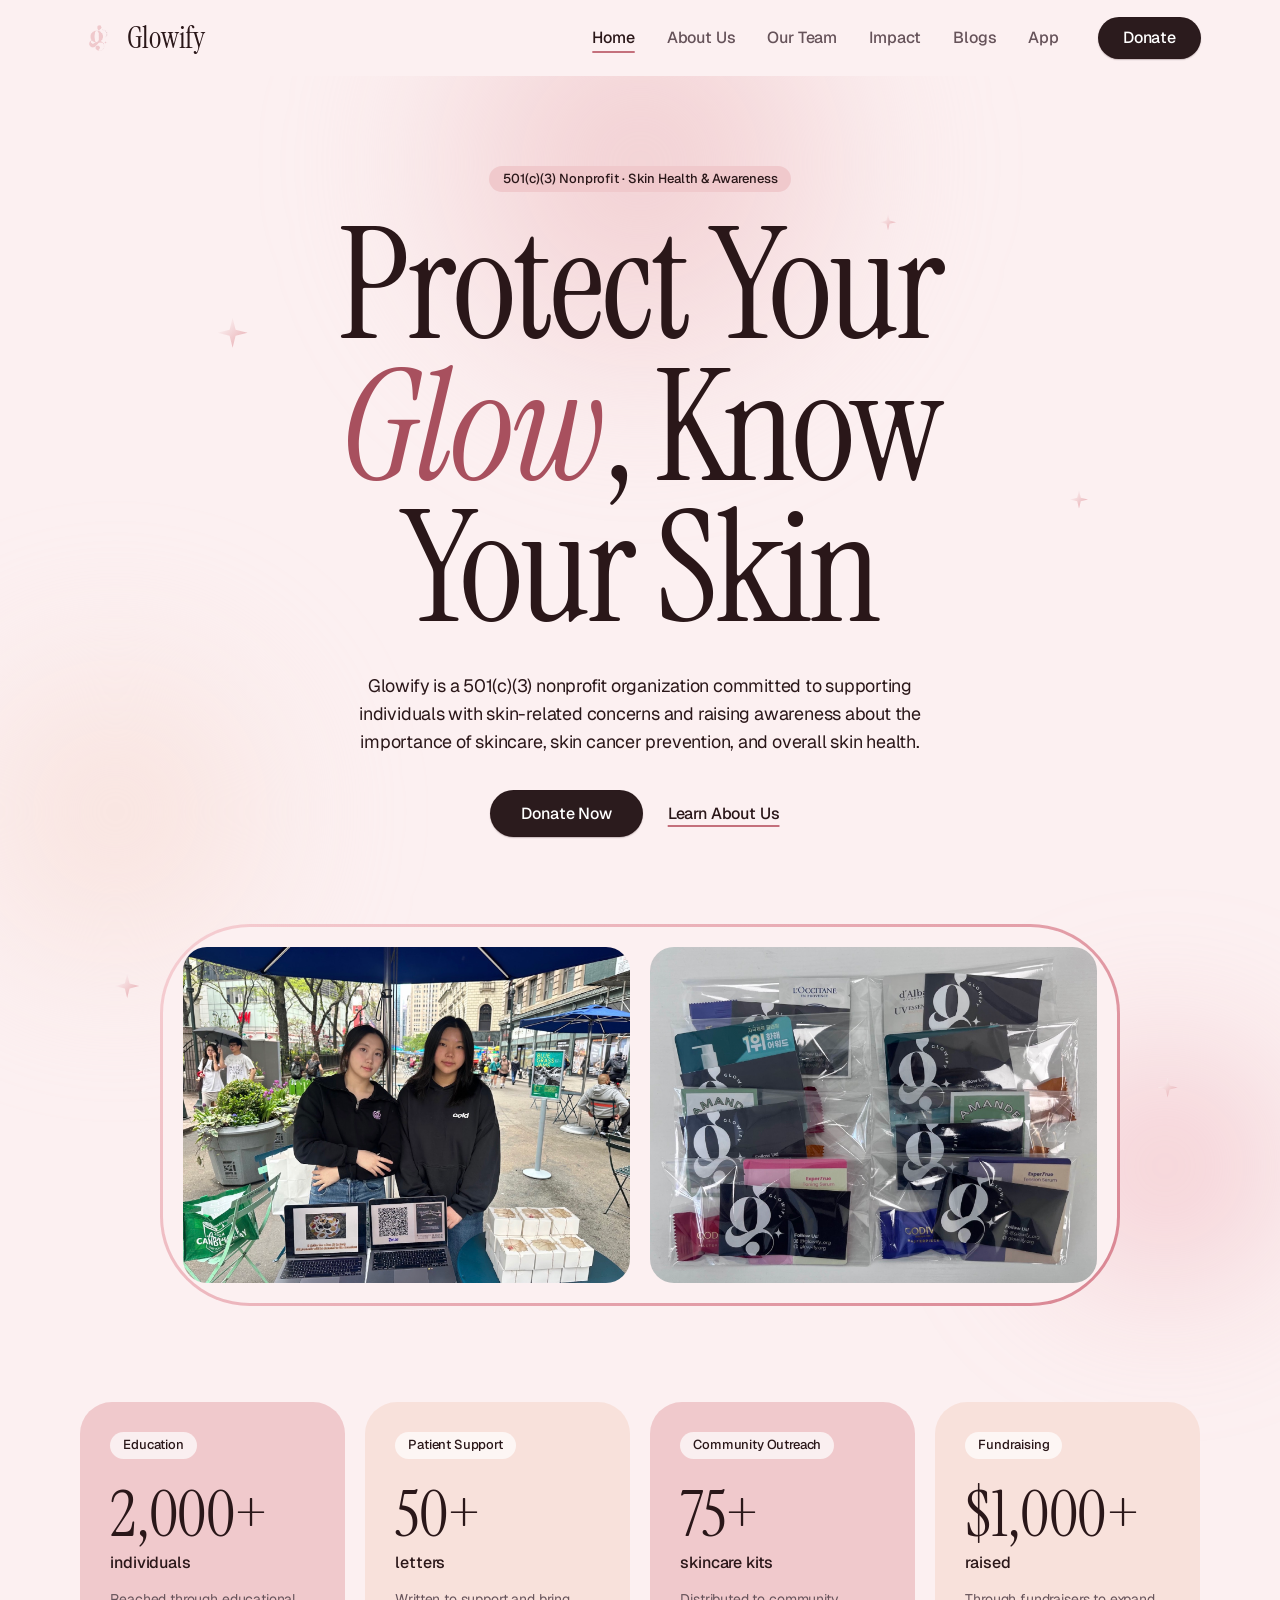
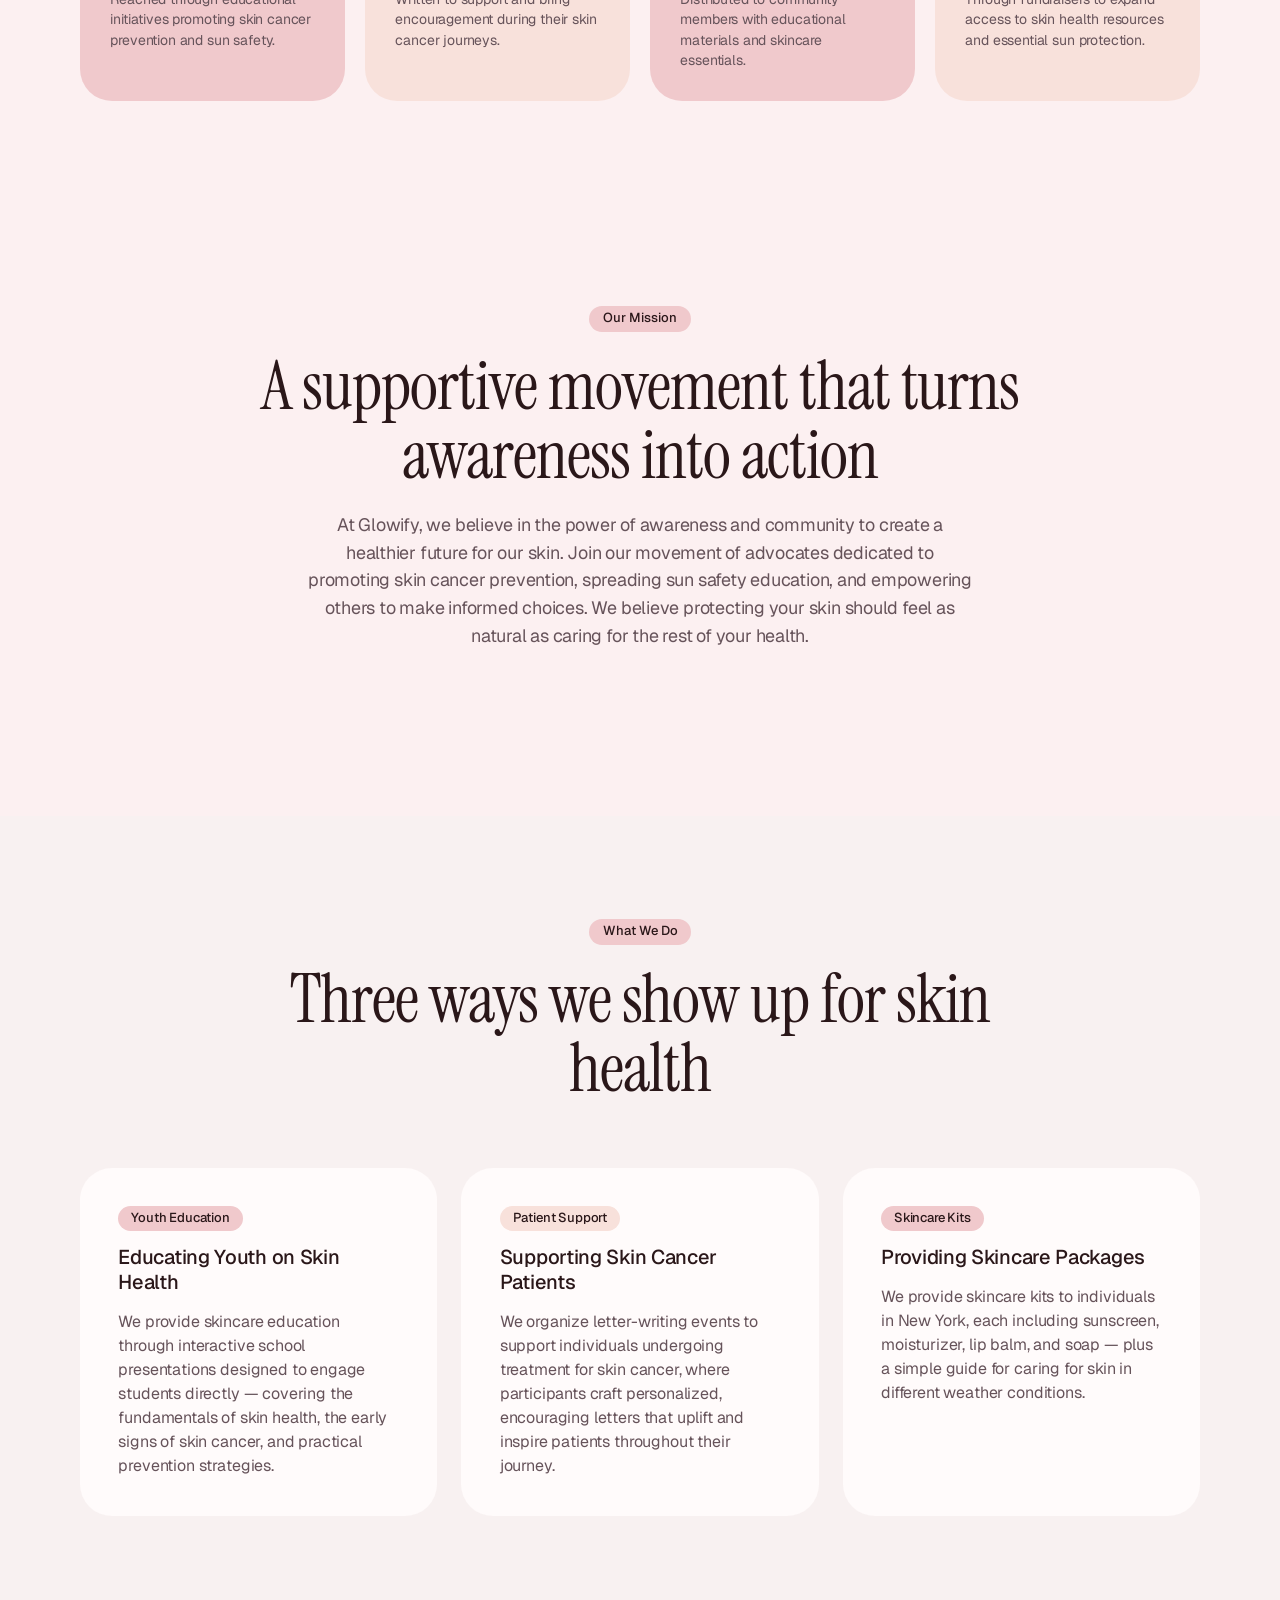
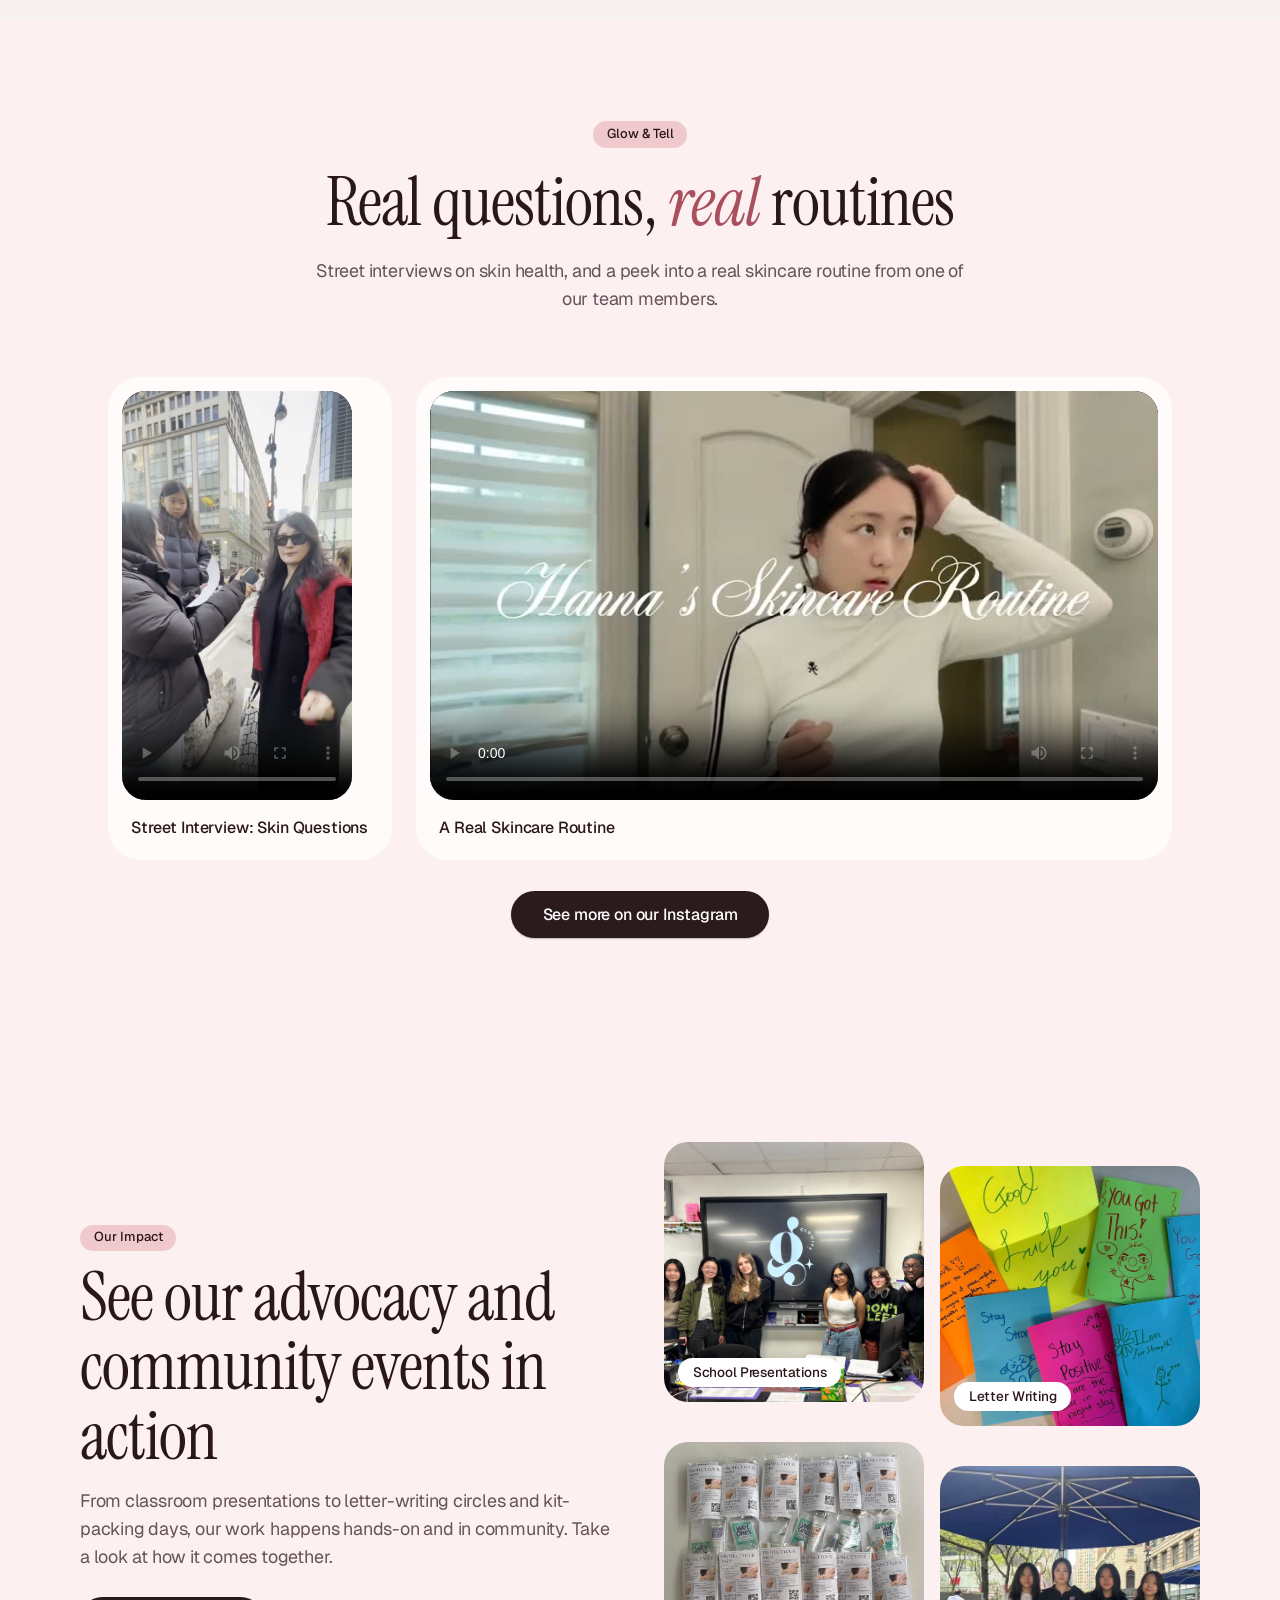
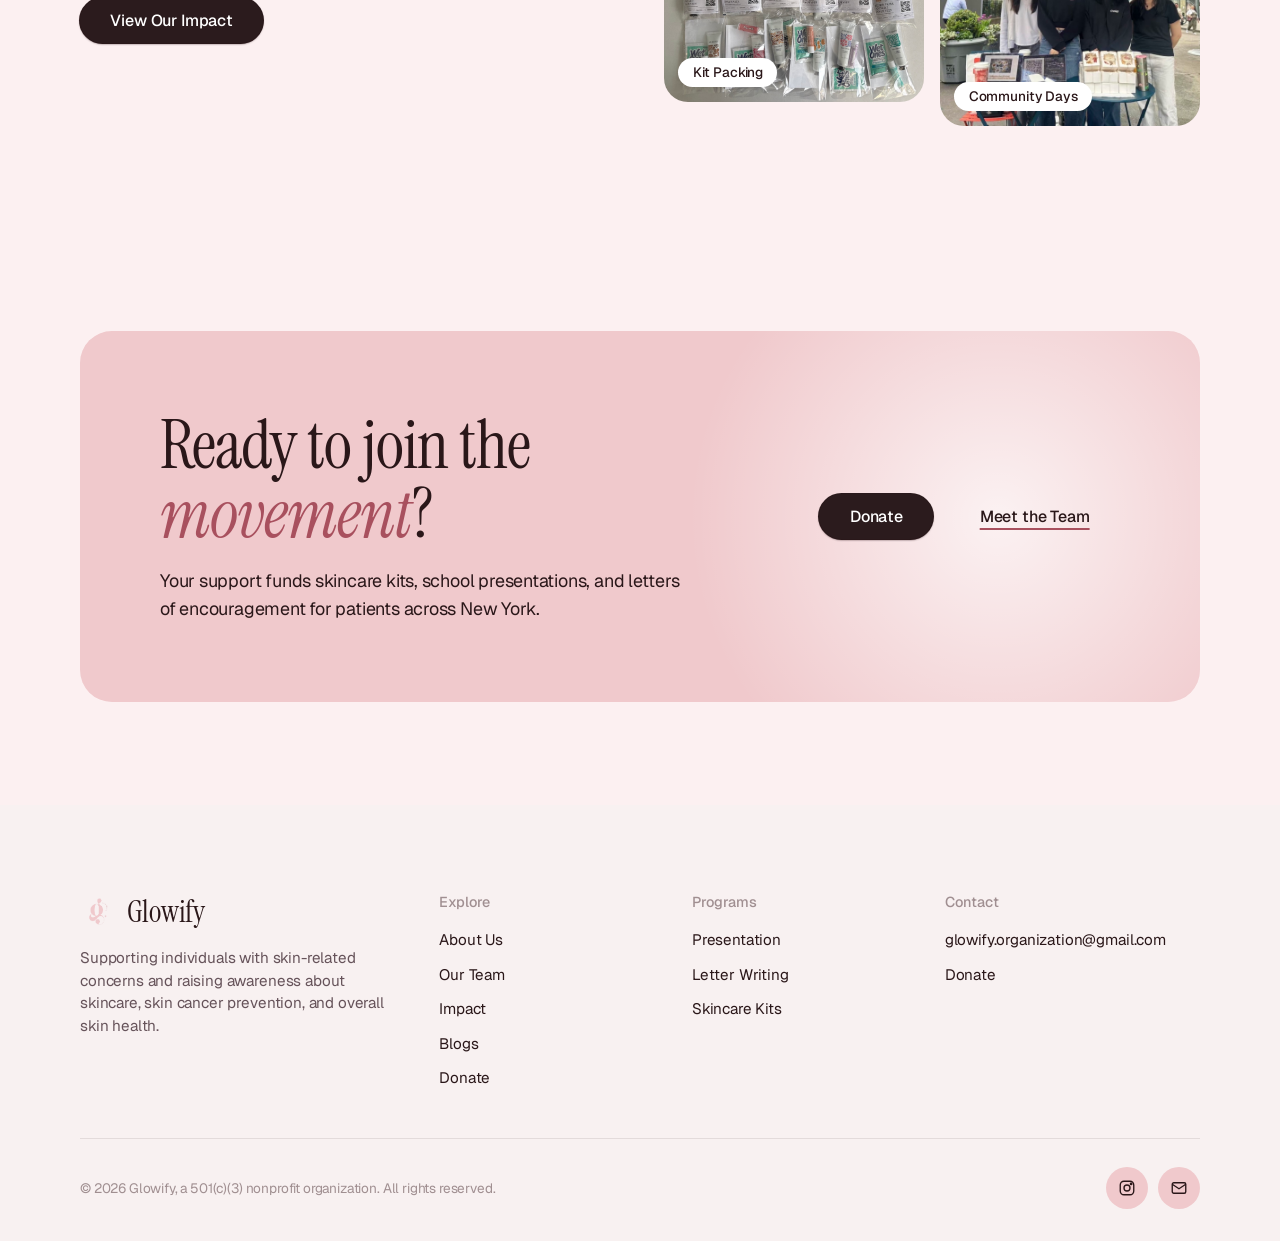
==== commit 75bd177c: "add App page, link it in nav, remove app section from home page" ====
--- a/index.html
+++ b/index.html
@@ -22,7 +22,7 @@
       <a href="team.html" data-page="team.html">Our Team</a>
       <a href="impact.html" data-page="impact.html">Impact</a>
       <a href="blog.html" data-page="blog.html">Blogs</a>
-      <a href="https://app.glow-ify.org/" target="_blank" rel="noopener">Try the App</a>
+      <a href="app.html" data-page="app.html">App</a>
       <a href="donate.html" class="btn btn-donate" data-page="donate.html">Donate</a>
     </nav>
     <button class="nav-toggle" aria-label="Toggle menu" aria-expanded="false">
@@ -46,7 +46,6 @@
       <div class="hero-cta">
         <a href="donate.html" class="btn btn-donate">Donate Now</a>
         <a href="about.html" class="btn btn-ghost">Learn About Us</a>
-        <a href="https://app.glow-ify.org/" class="btn btn-ghost" target="_blank" rel="noopener">Try the App</a>
       </div>
       <div class="hero-visual" aria-hidden="true">
         <img src="assets/img/blob.jpg" alt="" class="hero-photo hero-photo-1">
@@ -159,34 +158,6 @@
           <div class="gallery-tile tile-kitpacking" style="aspect-ratio:1;"><span>Kit Packing</span></div>
           <div class="gallery-tile tile-bakesale" style="aspect-ratio:1; margin-top:1.5rem;"><span>Community Days</span></div>
         </div>
-      </div>
-    </div>
-  </section>
-
-  <!-- App -->
-  <section>
-    <div class="container">
-      <div class="section-head center reveal">
-        <span class="eyebrow">The Glowify App</span>
-        <h2>Your skin health <em>starts here</em></h2>
-        <p class="lede">A free app for teens that explains how the sun, your skin, and everyday habits fit together. No account, health details, or photos needed.</p>
-      </div>
-      <div class="grid grid-3">
-        <div class="card reveal">
-          <h3>Learn</h3>
-          <p>Short, research-backed modules on sun safety and skin cancer prevention, with quizzes to check what you know.</p>
-        </div>
-        <div class="card reveal">
-          <h3>Check the UV</h3>
-          <p>A live hourly UV forecast for your location, with suggested protection for each level.</p>
-        </div>
-        <div class="card reveal">
-          <h3>Build habits</h3>
-          <p>Daily challenges, myth cards, and a learning streak with points and badges to keep you going.</p>
-        </div>
-      </div>
-      <div class="reveal" style="text-align:center; margin-top:2rem;">
-        <a href="https://app.glow-ify.org/" class="btn btn-primary" target="_blank" rel="noopener">Try the App</a>
       </div>
     </div>
   </section>
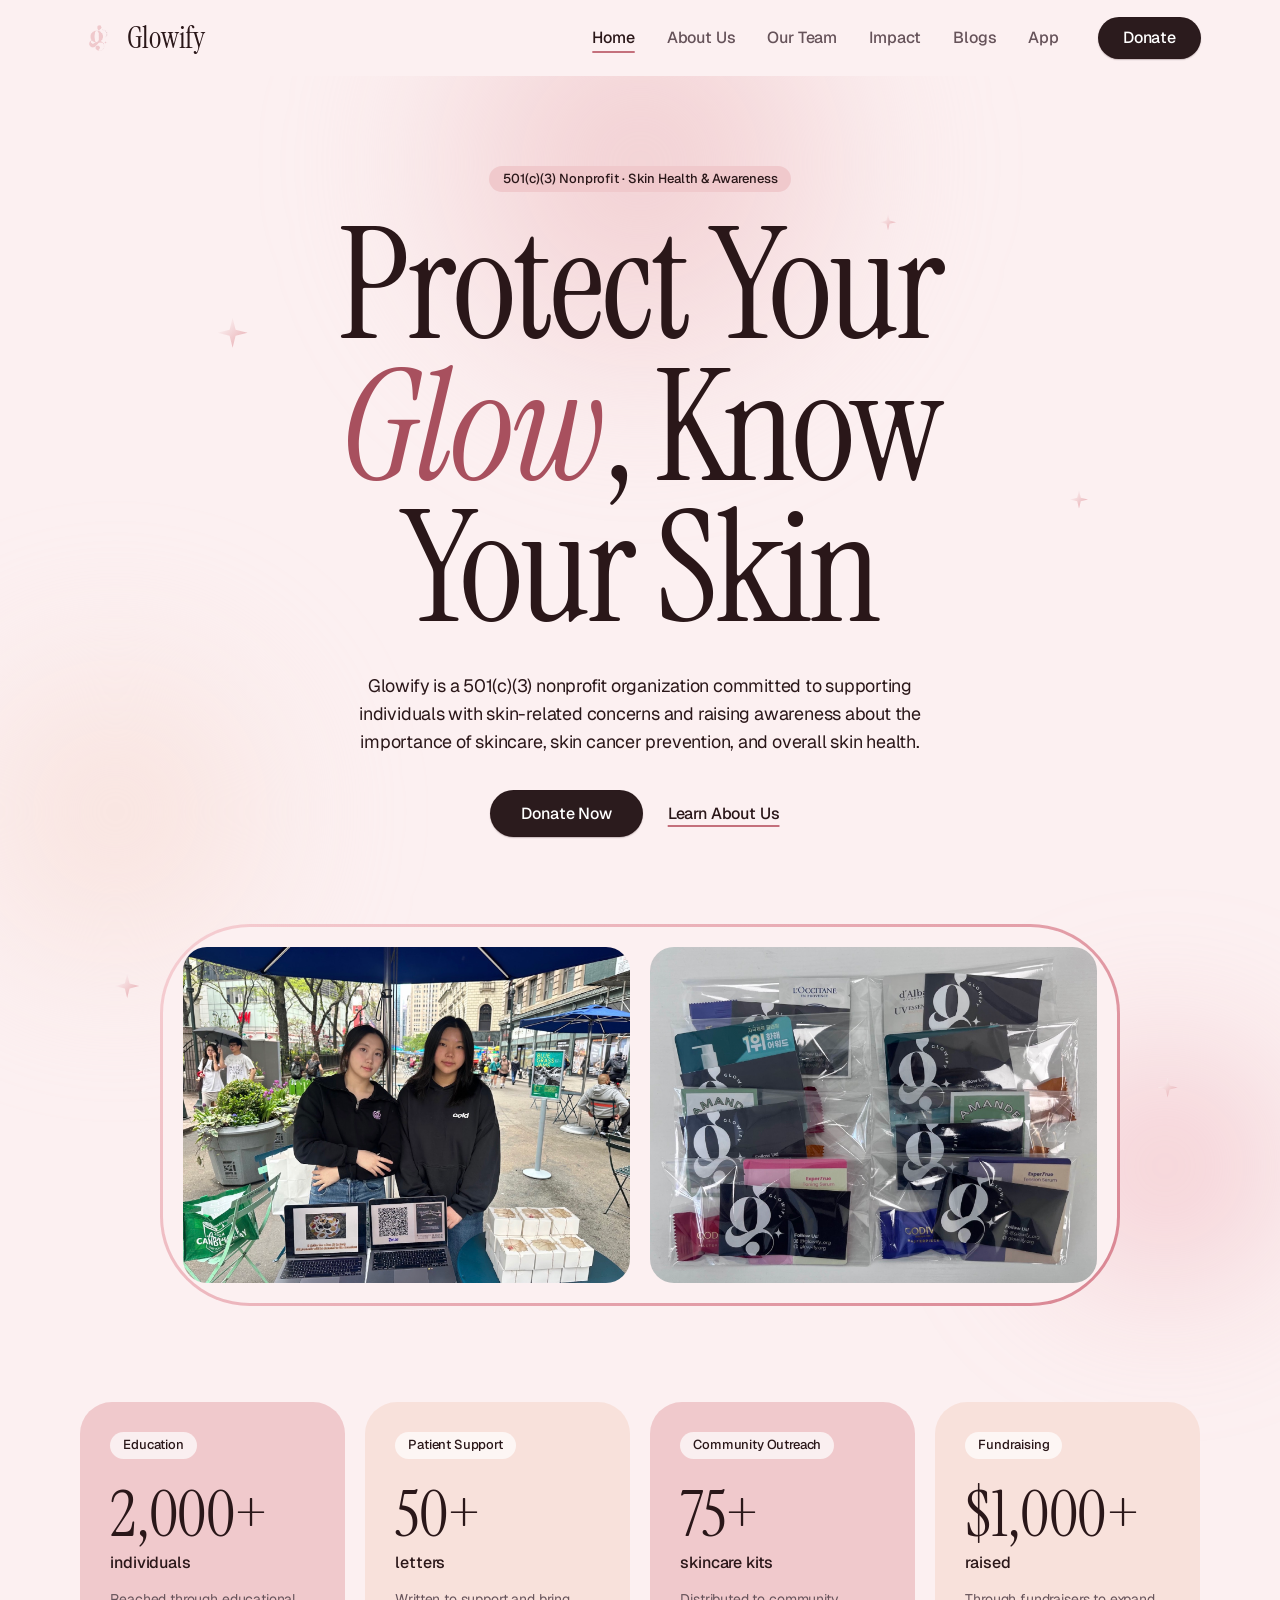
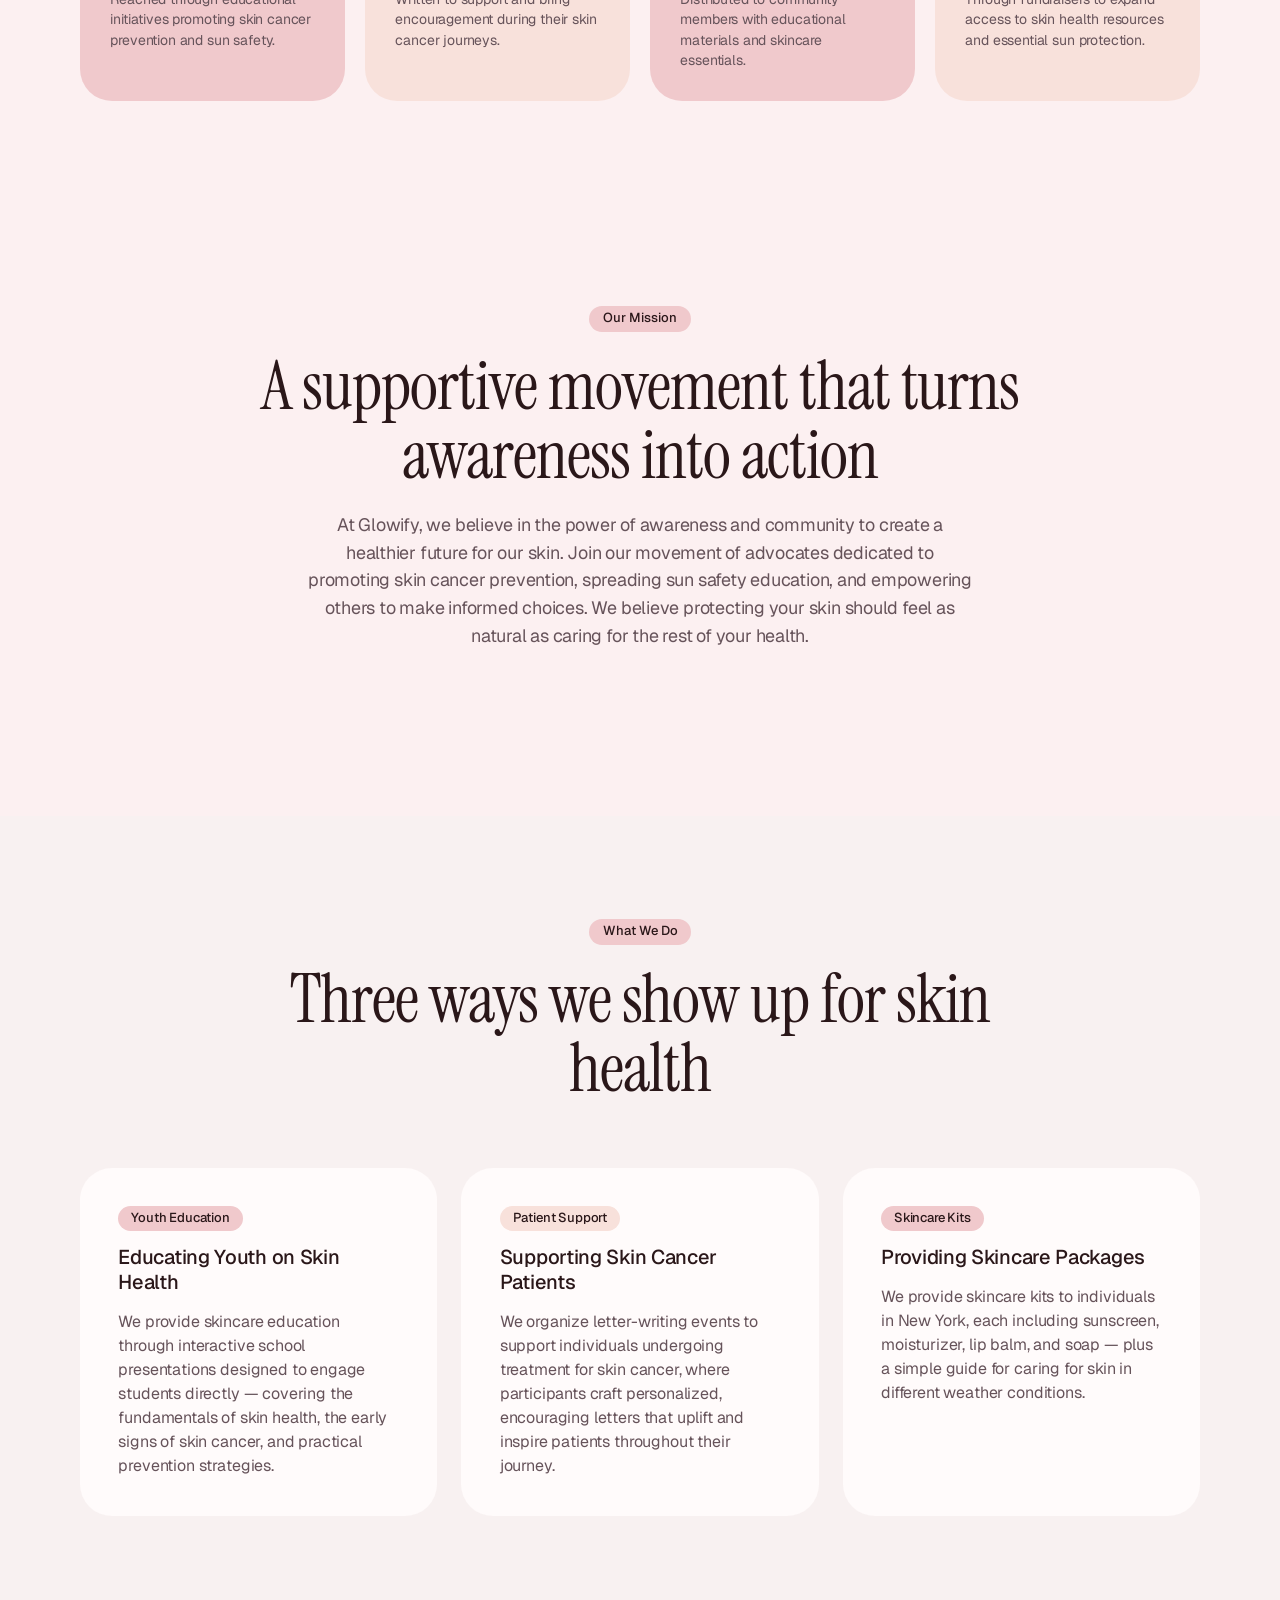
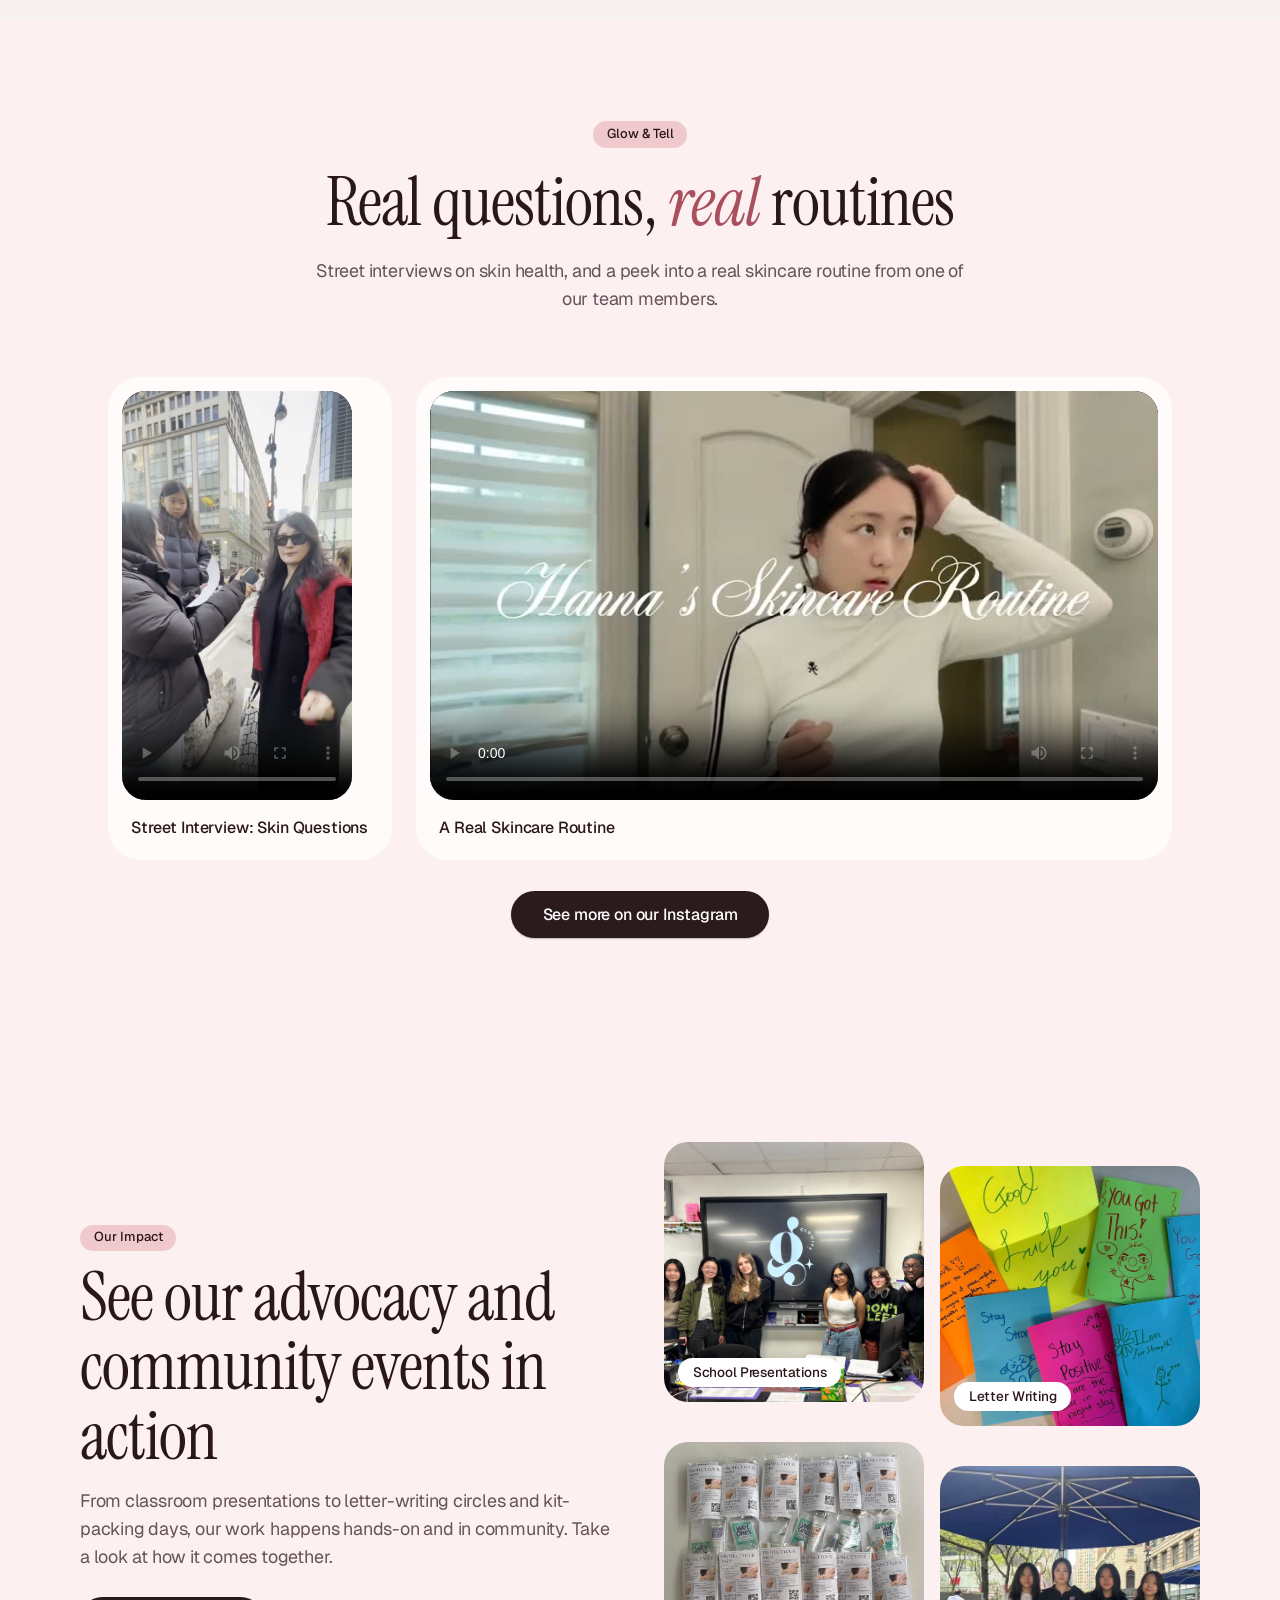
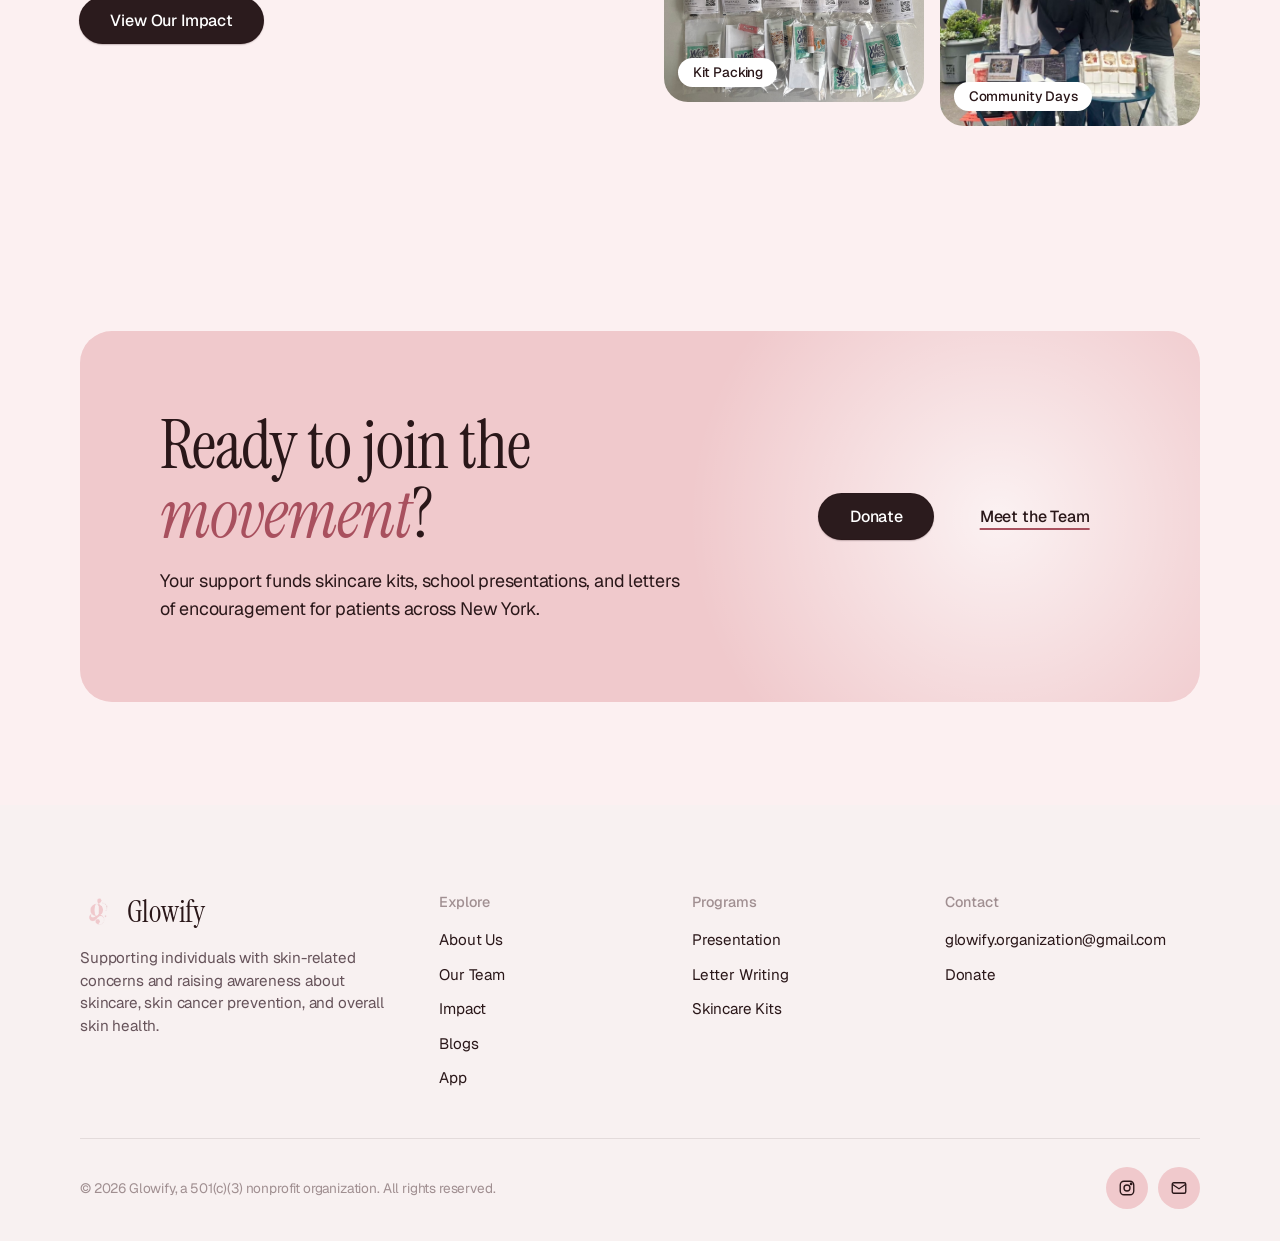
==== commit 85790207: "add App to footer, remove Donate from footer Explore list" ====
--- a/index.html
+++ b/index.html
@@ -194,7 +194,7 @@
           <li><a href="team.html">Our Team</a></li>
           <li><a href="impact.html">Impact</a></li>
           <li><a href="blog.html">Blogs</a></li>
-          <li><a href="donate.html">Donate</a></li>
+          <li><a href="app.html">App</a></li>
         </ul>
       </div>
       <div class="footer-col">
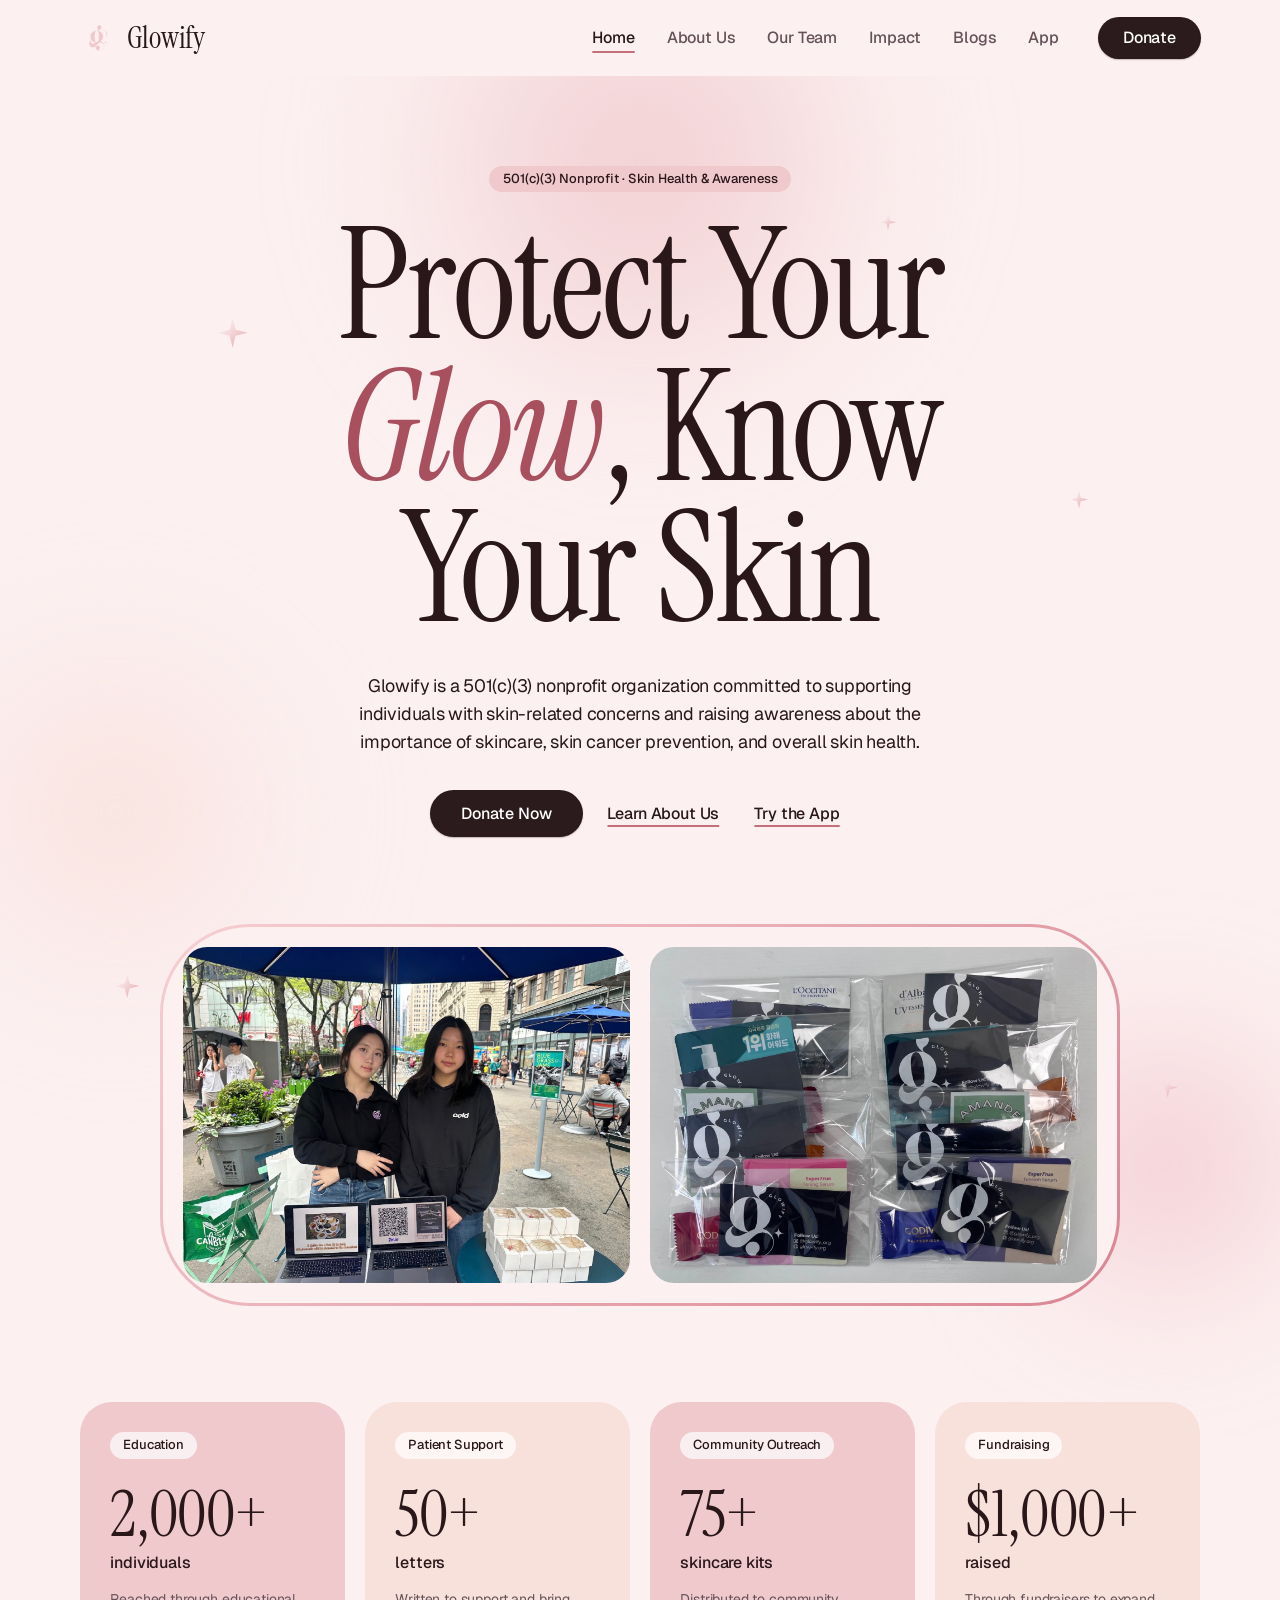
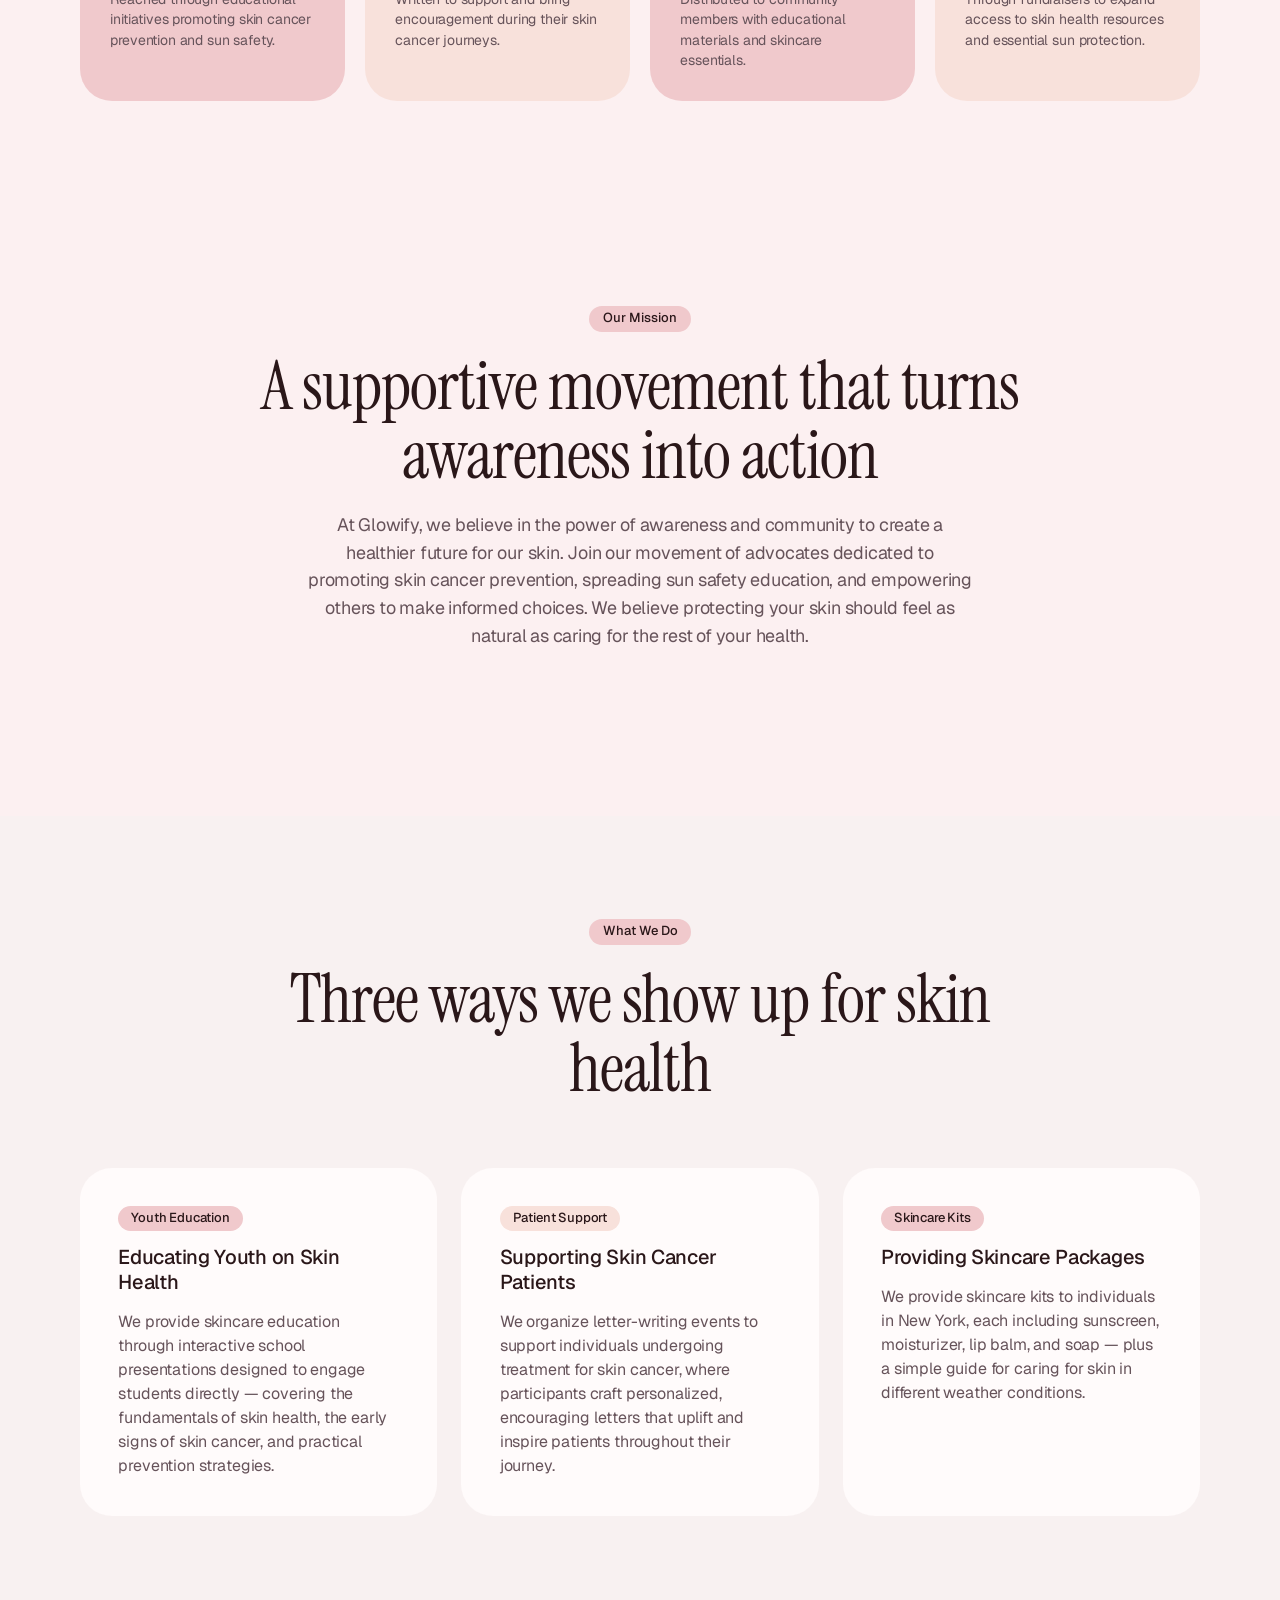
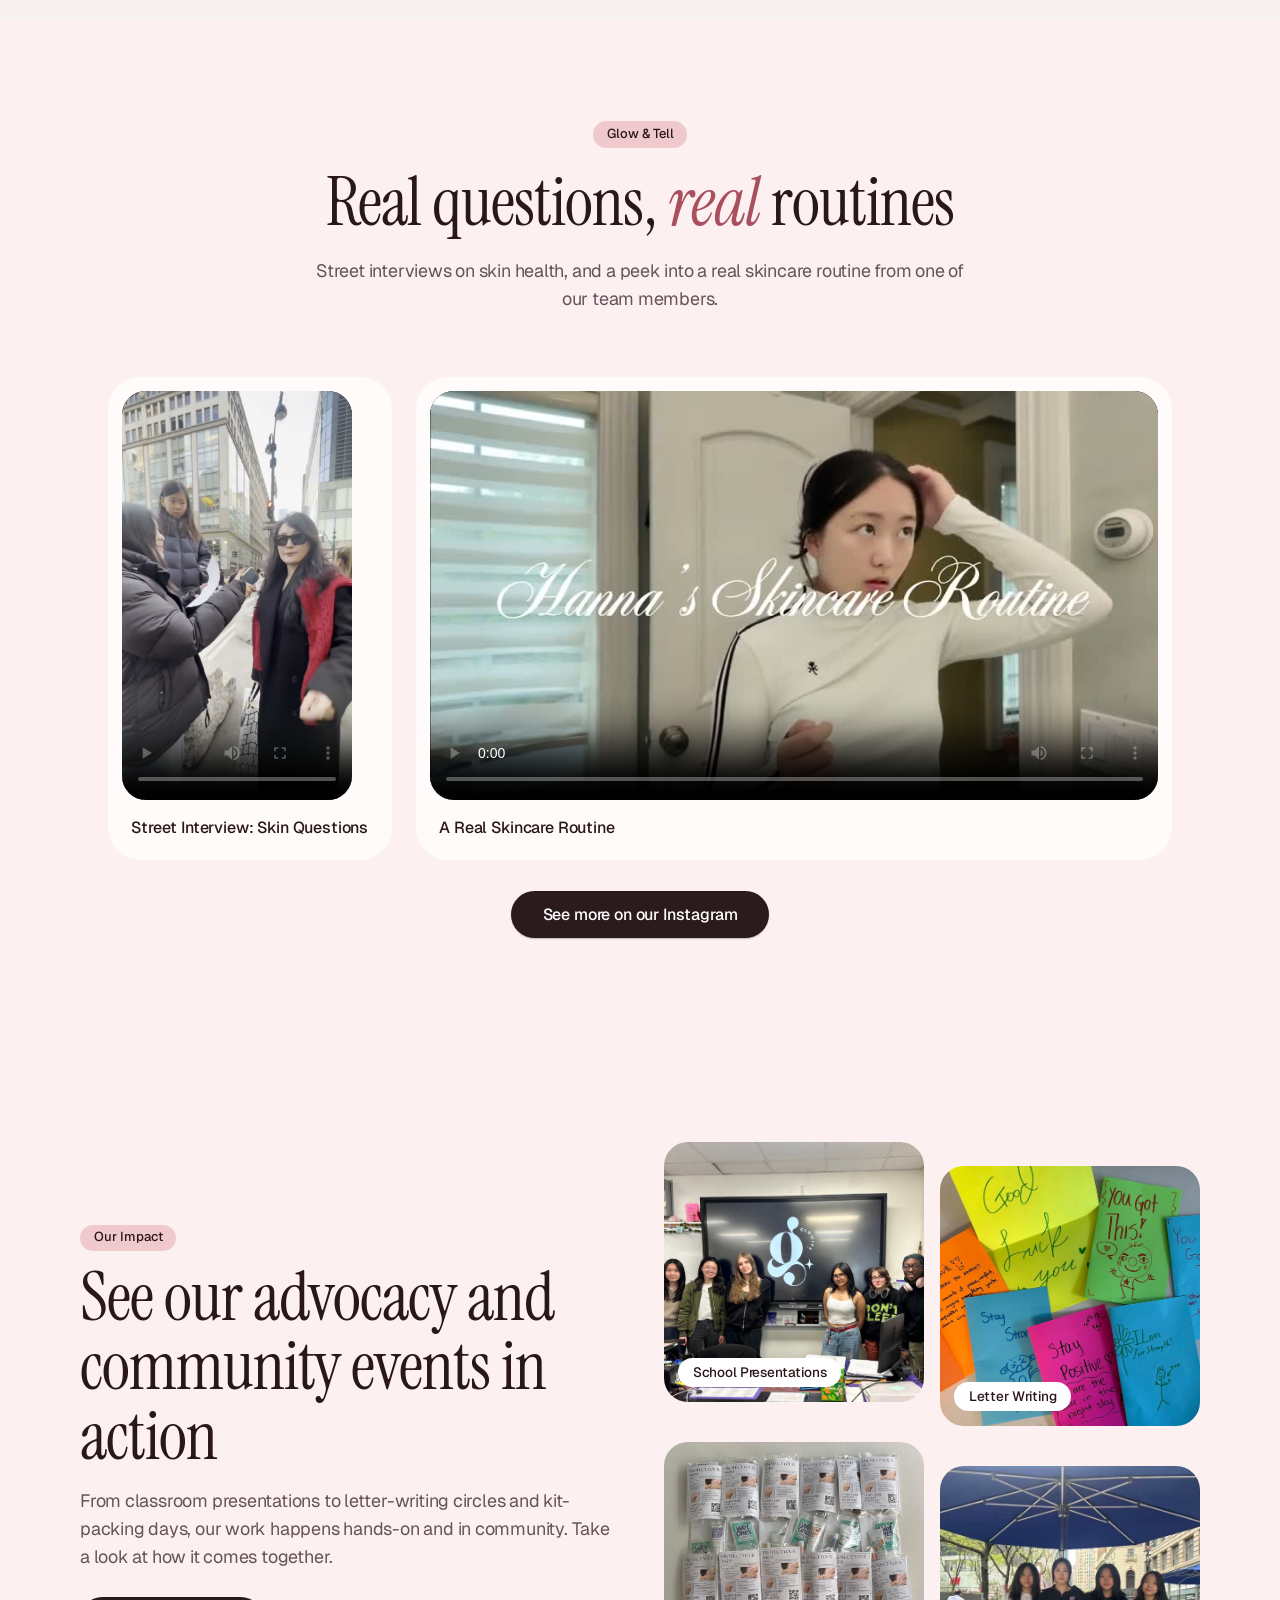
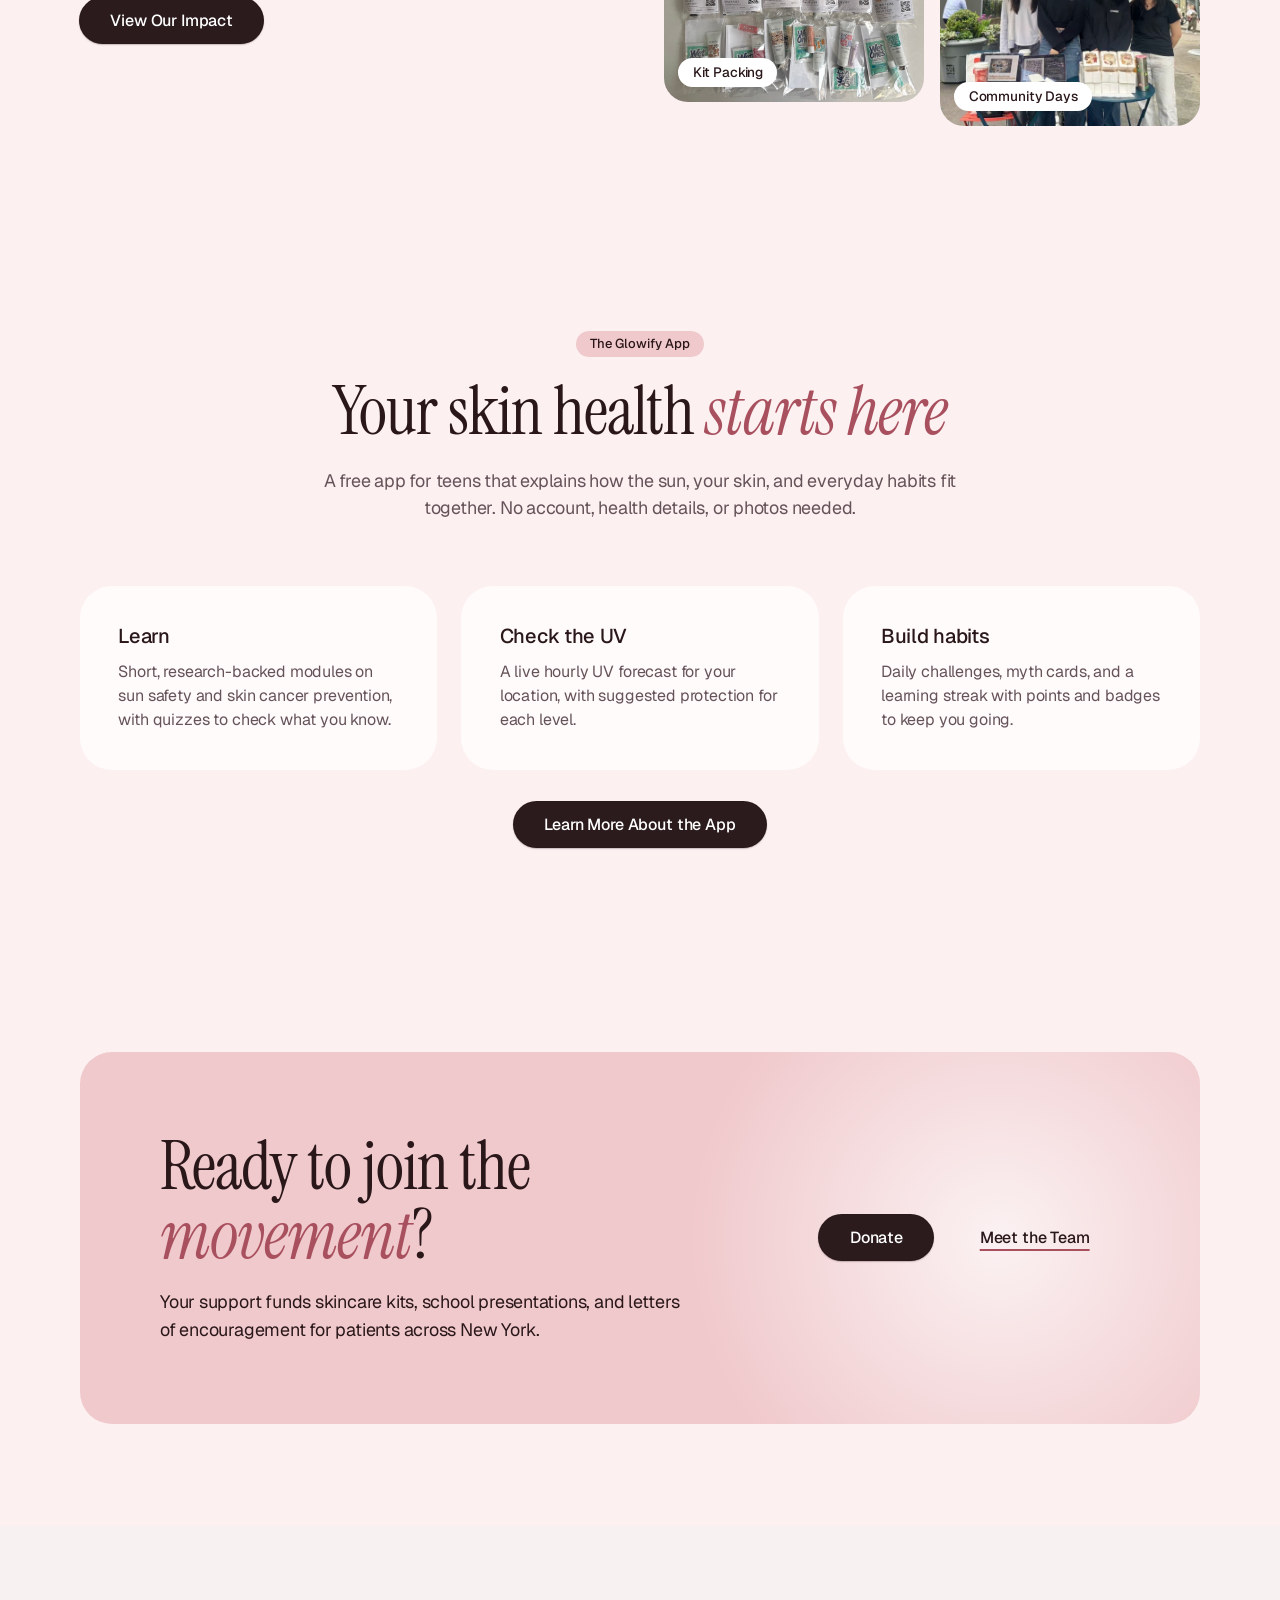
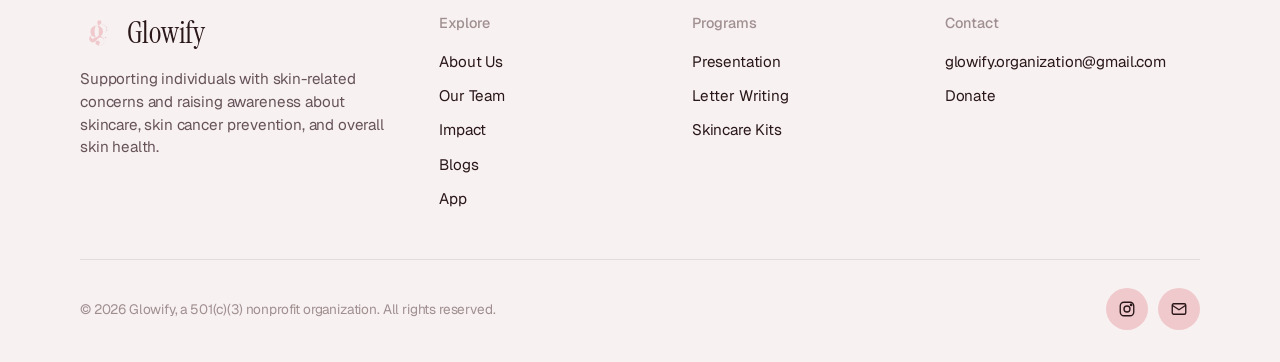
==== commit ac7bcd7a: "add app section back to home page, add Try the App hero button, fix stray text in app.html" ====
--- a/index.html
+++ b/index.html
@@ -46,6 +46,7 @@
       <div class="hero-cta">
         <a href="donate.html" class="btn btn-donate">Donate Now</a>
         <a href="about.html" class="btn btn-ghost">Learn About Us</a>
+        <a href="app.html" class="btn btn-ghost">Try the App</a>
       </div>
       <div class="hero-visual" aria-hidden="true">
         <img src="assets/img/blob.jpg" alt="" class="hero-photo hero-photo-1">
@@ -158,6 +159,34 @@
           <div class="gallery-tile tile-kitpacking" style="aspect-ratio:1;"><span>Kit Packing</span></div>
           <div class="gallery-tile tile-bakesale" style="aspect-ratio:1; margin-top:1.5rem;"><span>Community Days</span></div>
         </div>
+      </div>
+    </div>
+  </section>
+
+  <!-- App -->
+  <section>
+    <div class="container">
+      <div class="section-head center reveal">
+        <span class="eyebrow">The Glowify App</span>
+        <h2>Your skin health <em>starts here</em></h2>
+        <p class="lede">A free app for teens that explains how the sun, your skin, and everyday habits fit together. No account, health details, or photos needed.</p>
+      </div>
+      <div class="grid grid-3">
+        <div class="card reveal">
+          <h3>Learn</h3>
+          <p>Short, research-backed modules on sun safety and skin cancer prevention, with quizzes to check what you know.</p>
+        </div>
+        <div class="card reveal">
+          <h3>Check the UV</h3>
+          <p>A live hourly UV forecast for your location, with suggested protection for each level.</p>
+        </div>
+        <div class="card reveal">
+          <h3>Build habits</h3>
+          <p>Daily challenges, myth cards, and a learning streak with points and badges to keep you going.</p>
+        </div>
+      </div>
+      <div class="reveal" style="text-align:center; margin-top:2rem;">
+        <a href="app.html" class="btn btn-primary">Learn More About the App</a>
       </div>
     </div>
   </section>
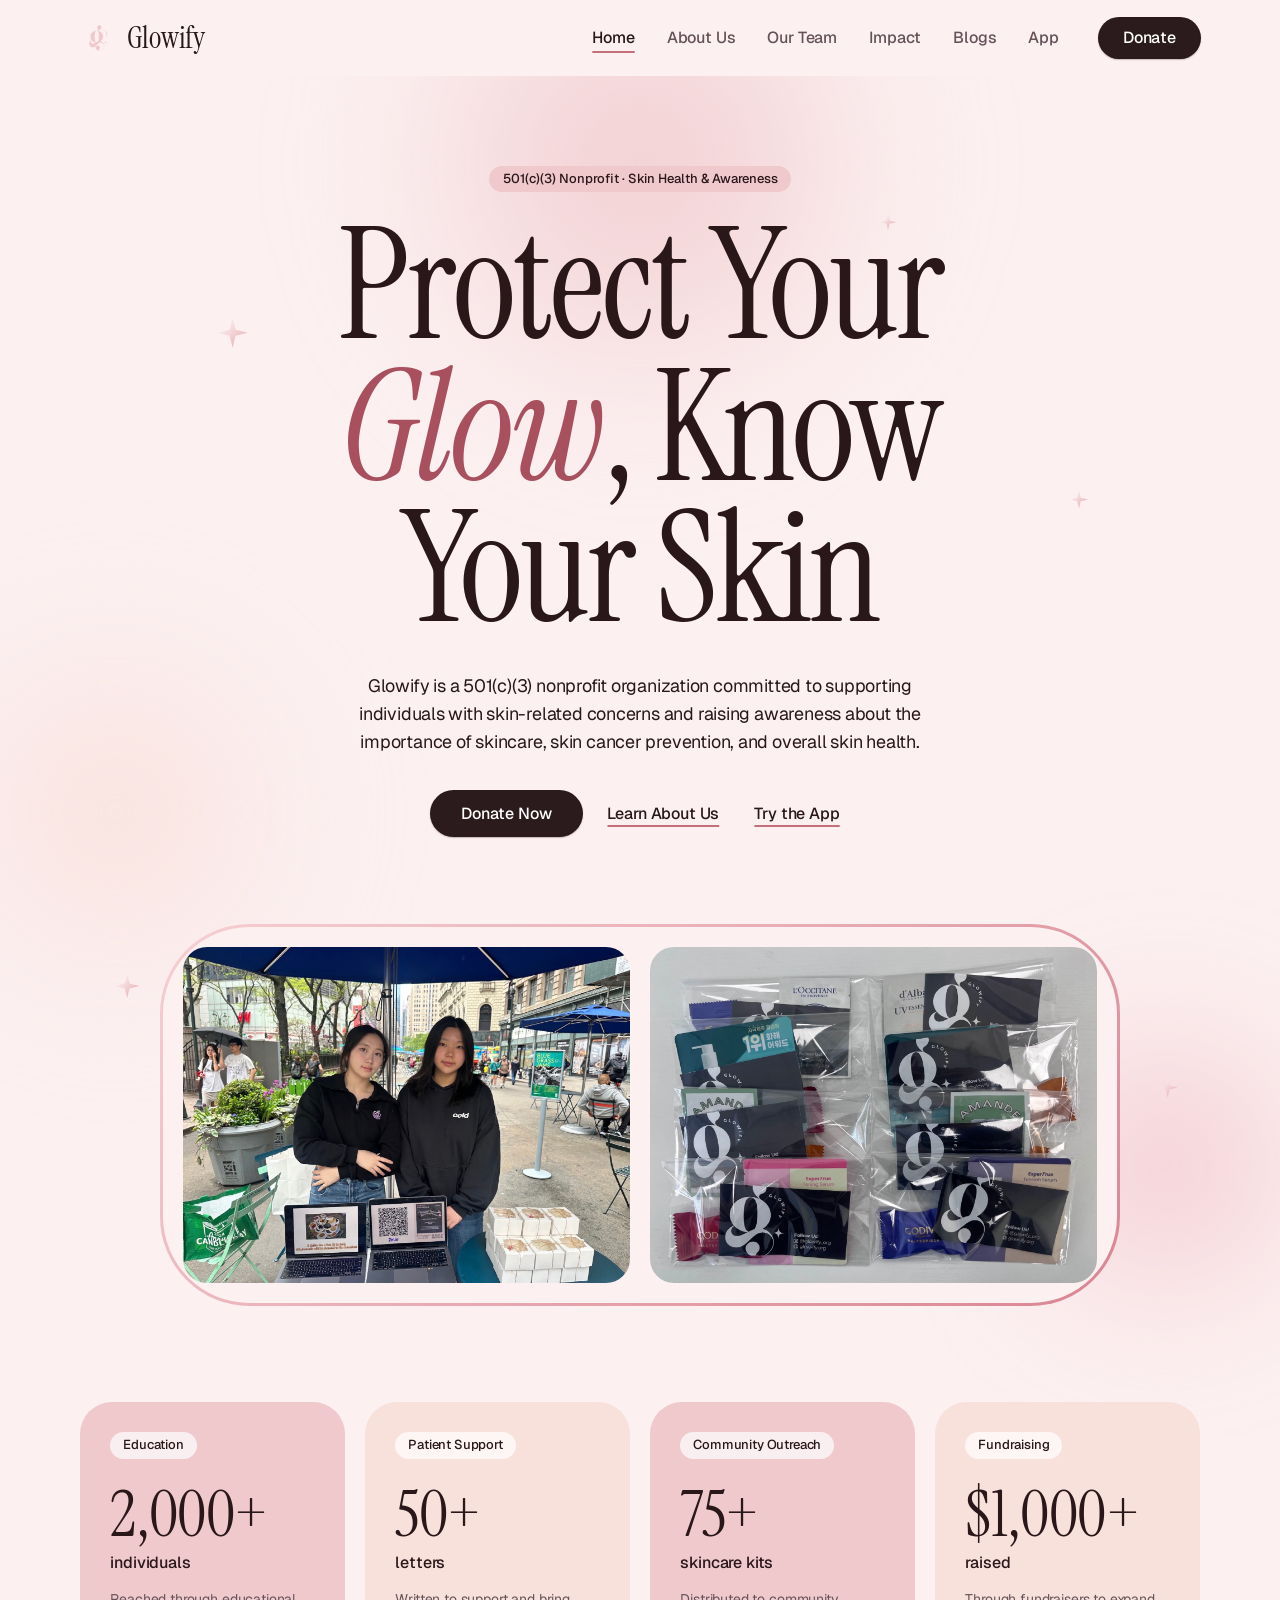
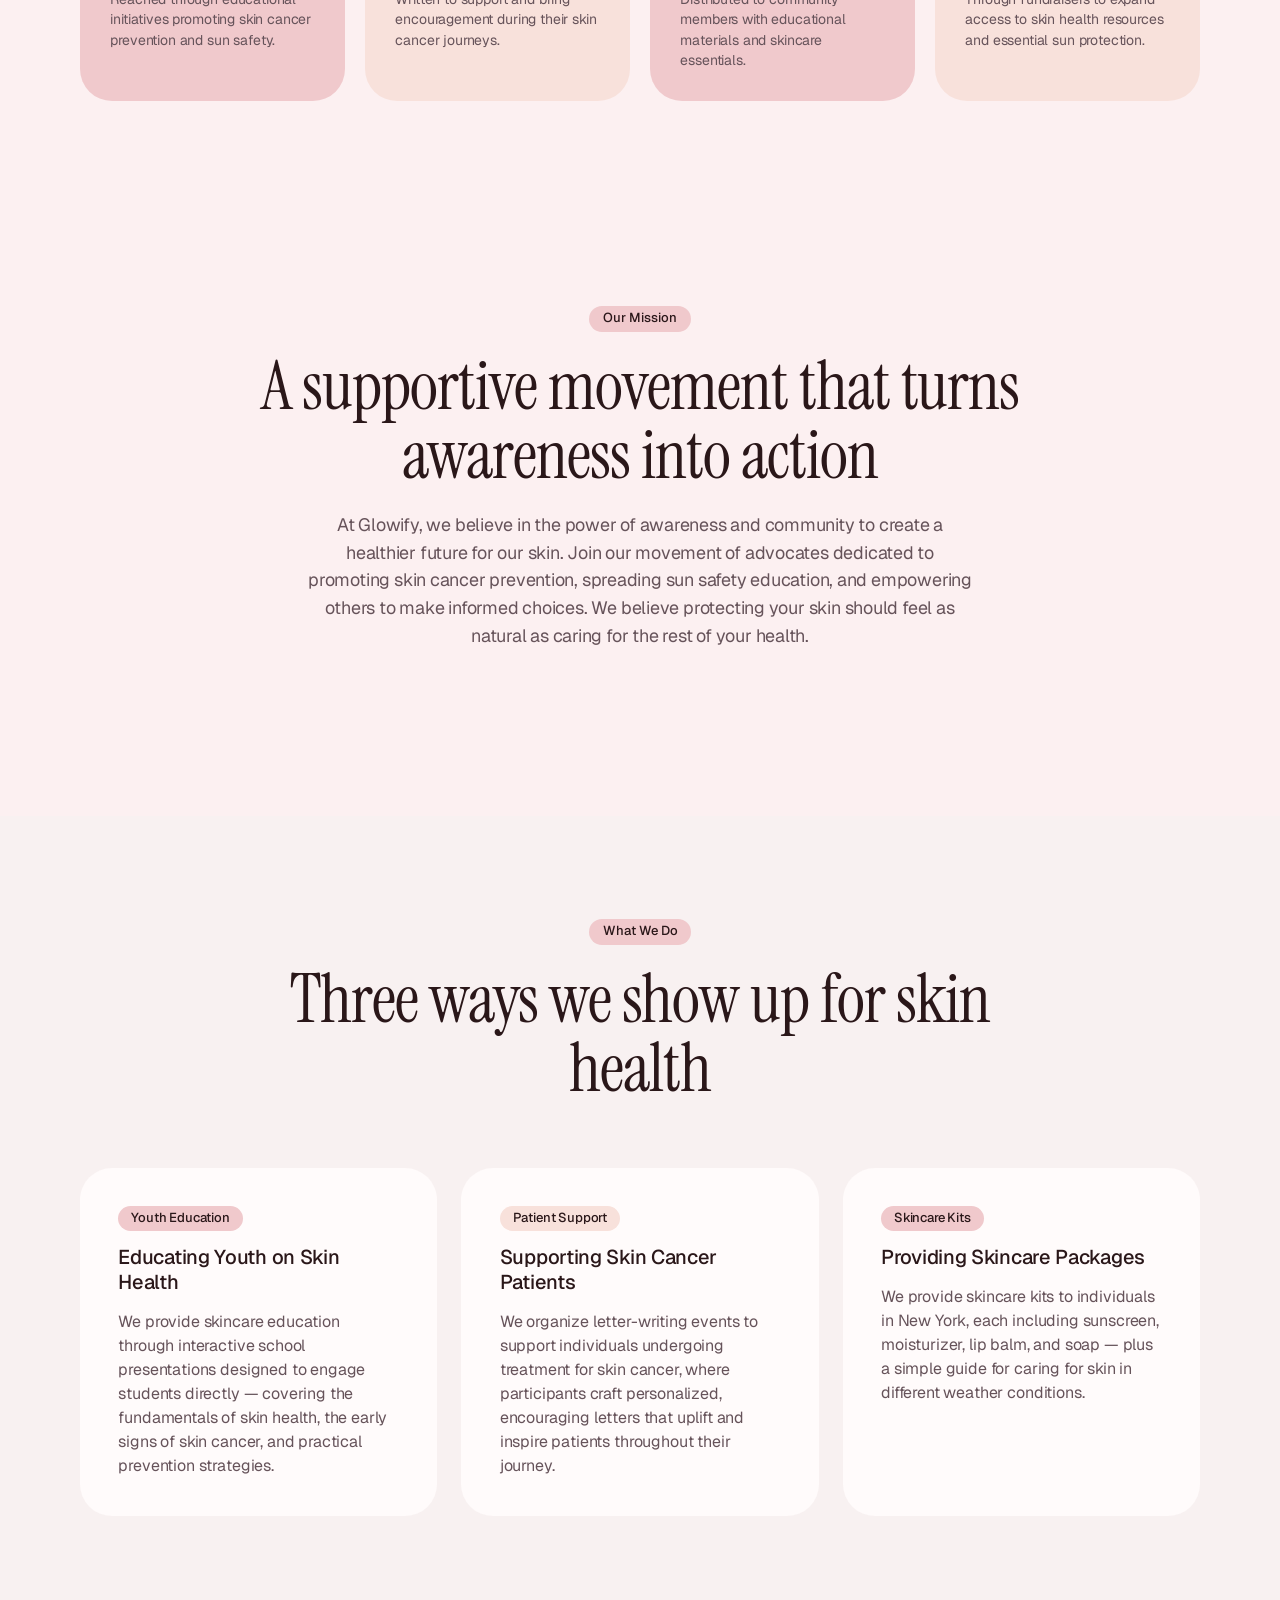
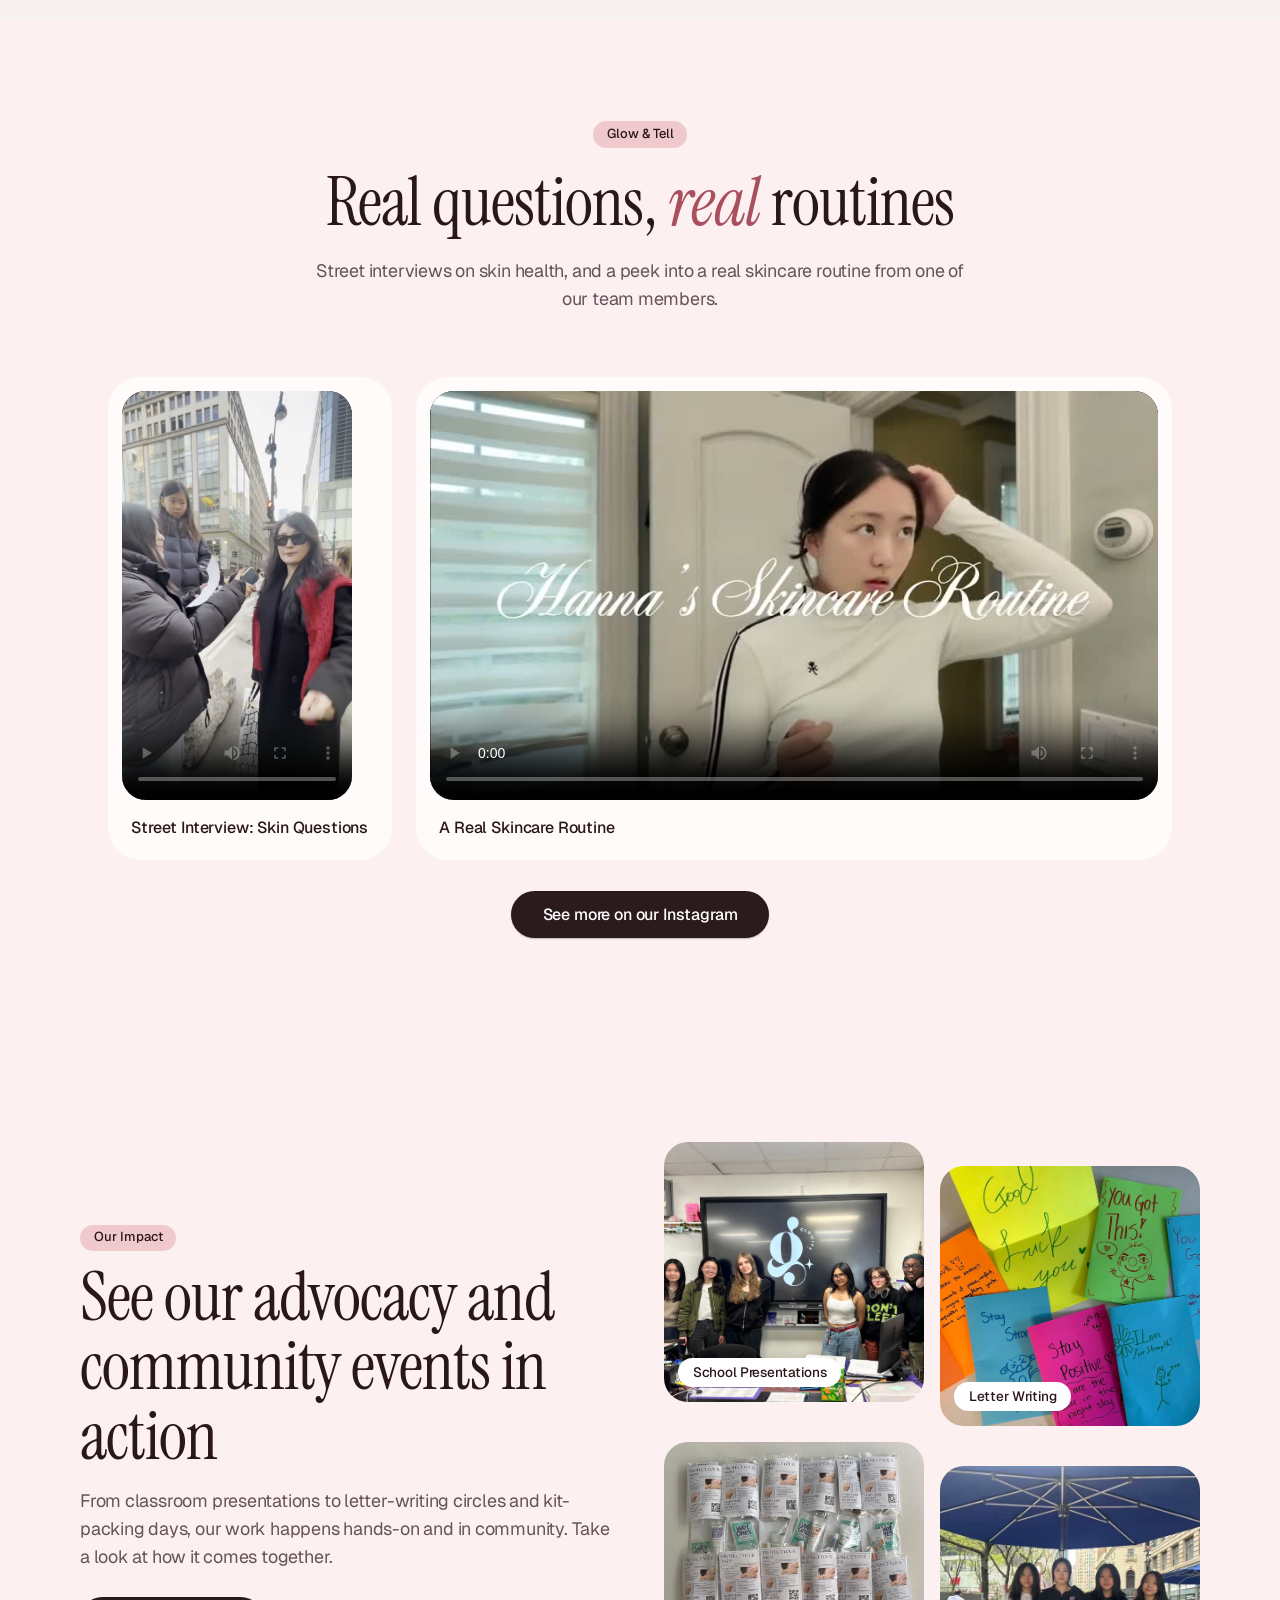
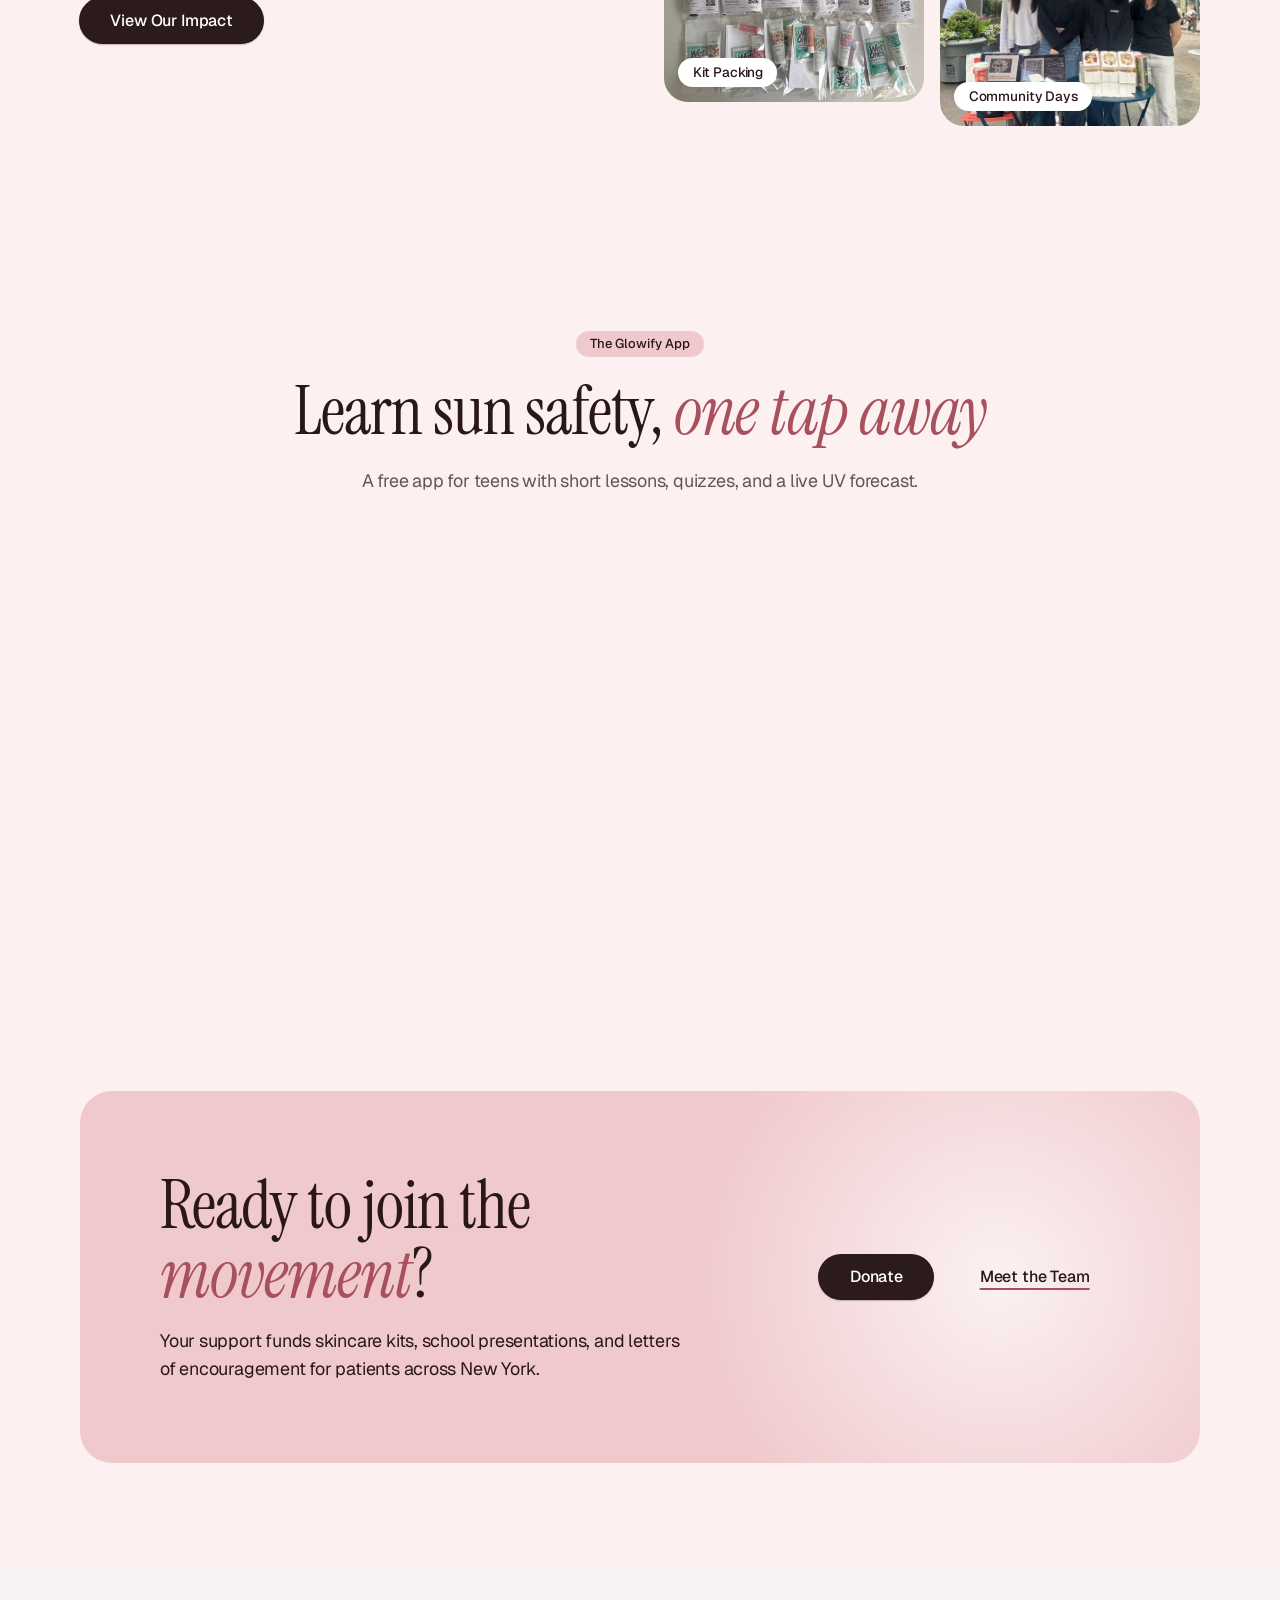
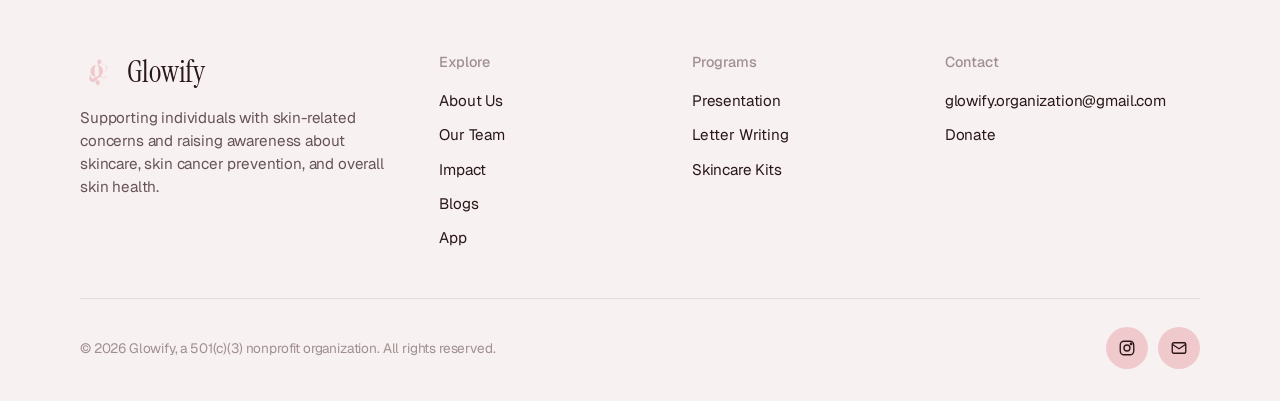
==== commit dcb58d63: "home page: condense app section into short intro with three feature cards" ====
--- a/index.html
+++ b/index.html
@@ -168,25 +168,29 @@
     <div class="container">
       <div class="section-head center reveal">
         <span class="eyebrow">The Glowify App</span>
-        <h2>Your skin health <em>starts here</em></h2>
-        <p class="lede">A free app for teens that explains how the sun, your skin, and everyday habits fit together. No account, health details, or photos needed.</p>
+        <h2>Learn sun safety, <em>one tap away</em></h2>
+        <p class="lede">A free app for teens with short lessons, quizzes, and a live UV forecast.</p>
       </div>
       <div class="grid grid-3">
-        <div class="card reveal">
-          <h3>Learn</h3>
-          <p>Short, research-backed modules on sun safety and skin cancer prevention, with quizzes to check what you know.</p>
-        </div>
-        <div class="card reveal">
-          <h3>Check the UV</h3>
-          <p>A live hourly UV forecast for your location, with suggested protection for each level.</p>
-        </div>
-        <div class="card reveal">
-          <h3>Build habits</h3>
-          <p>Daily challenges, myth cards, and a learning streak with points and badges to keep you going.</p>
+        <div class="card program-card reveal">
+          <span class="tag">Learn</span>
+          <h3>4 short modules</h3>
+          <p>About 20 minutes in total, with quizzes to check what you know.</p>
+        </div>
+        <div class="card program-card reveal">
+          <span class="tag">Check the UV</span>
+          <h3>Live hourly forecast</h3>
+          <p>See today's UV for your location and what protection to use.</p>
+        </div>
+        <div class="card program-card reveal">
+          <span class="tag">Build habits</span>
+          <h3>Streaks and badges</h3>
+          <p>Daily challenges and myth cards that keep you coming back.</p>
         </div>
       </div>
       <div class="reveal" style="text-align:center; margin-top:2rem;">
-        <a href="app.html" class="btn btn-primary">Learn More About the App</a>
+        <p class="lede" style="margin:0 auto 1.25rem;">Free, with no account, health details, or photos needed.</p>
+        <a href="app.html" class="btn btn-primary">Explore the App</a>
       </div>
     </div>
   </section>
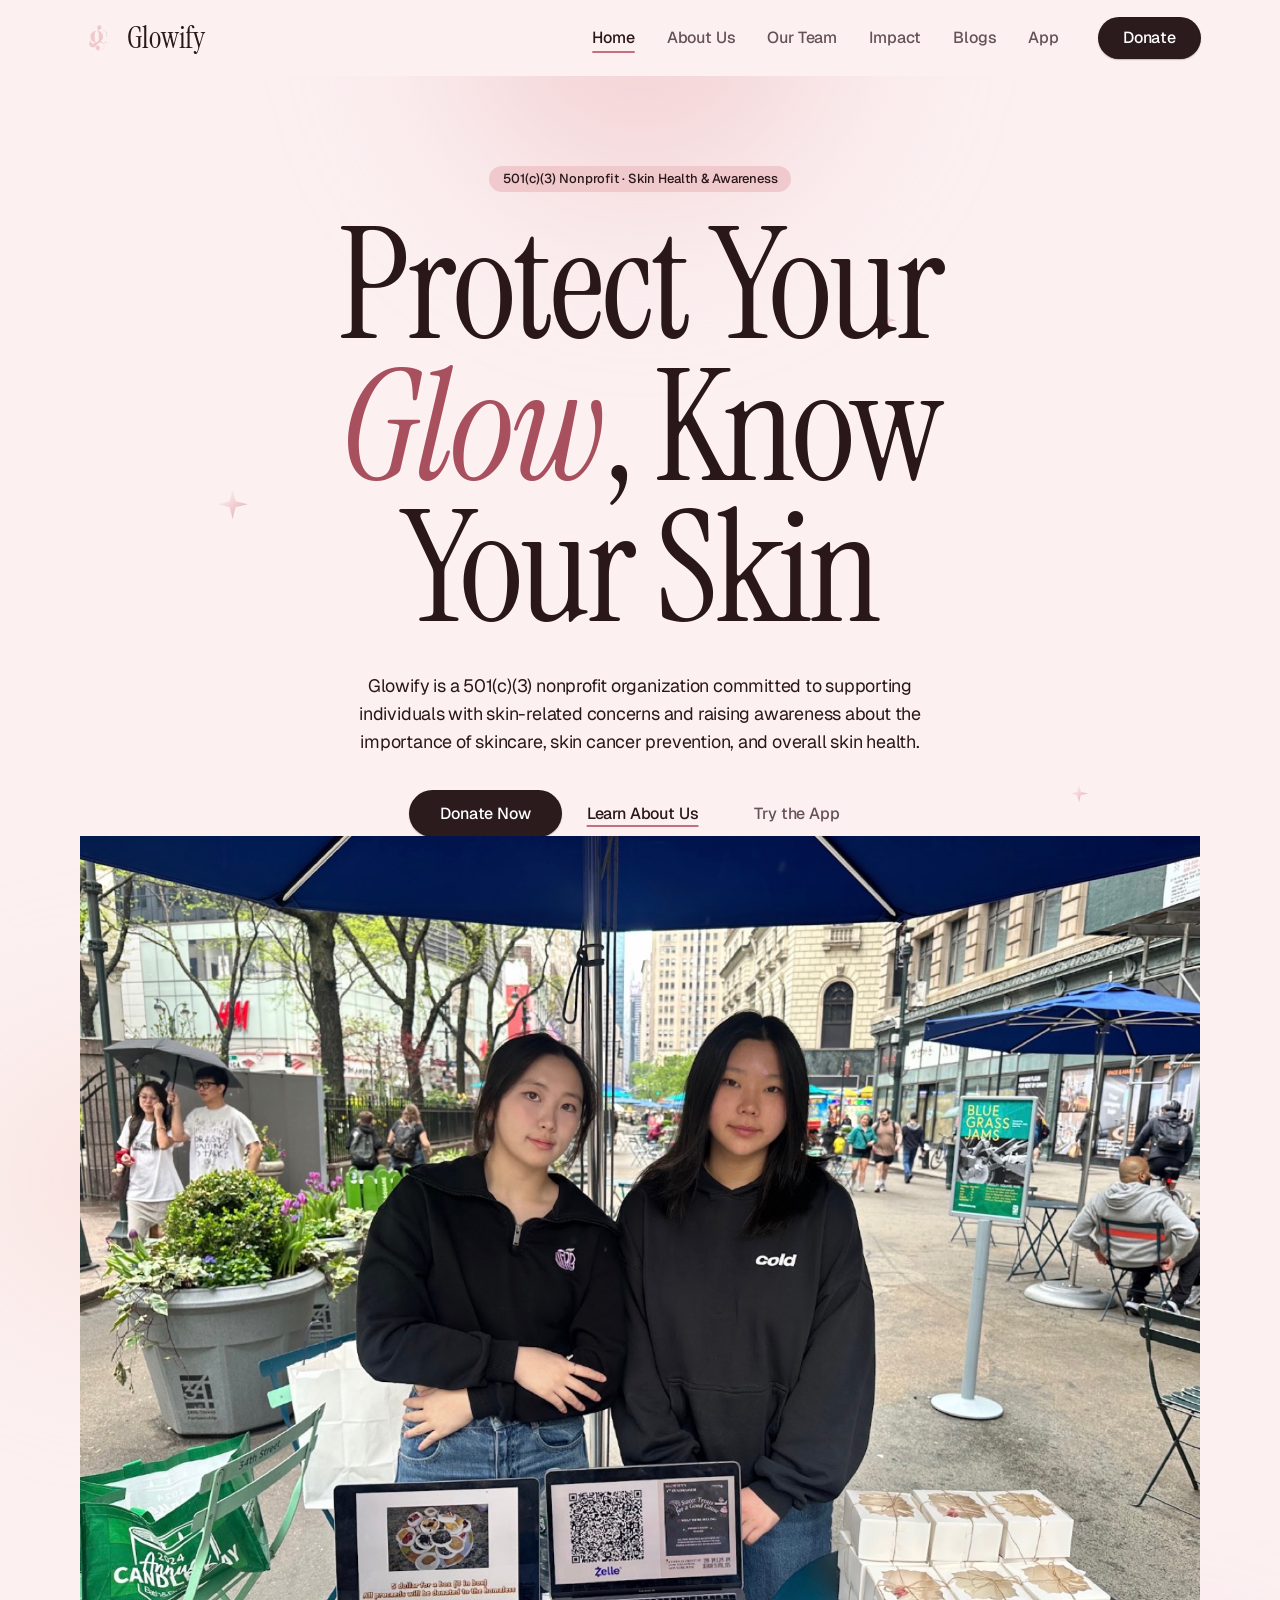
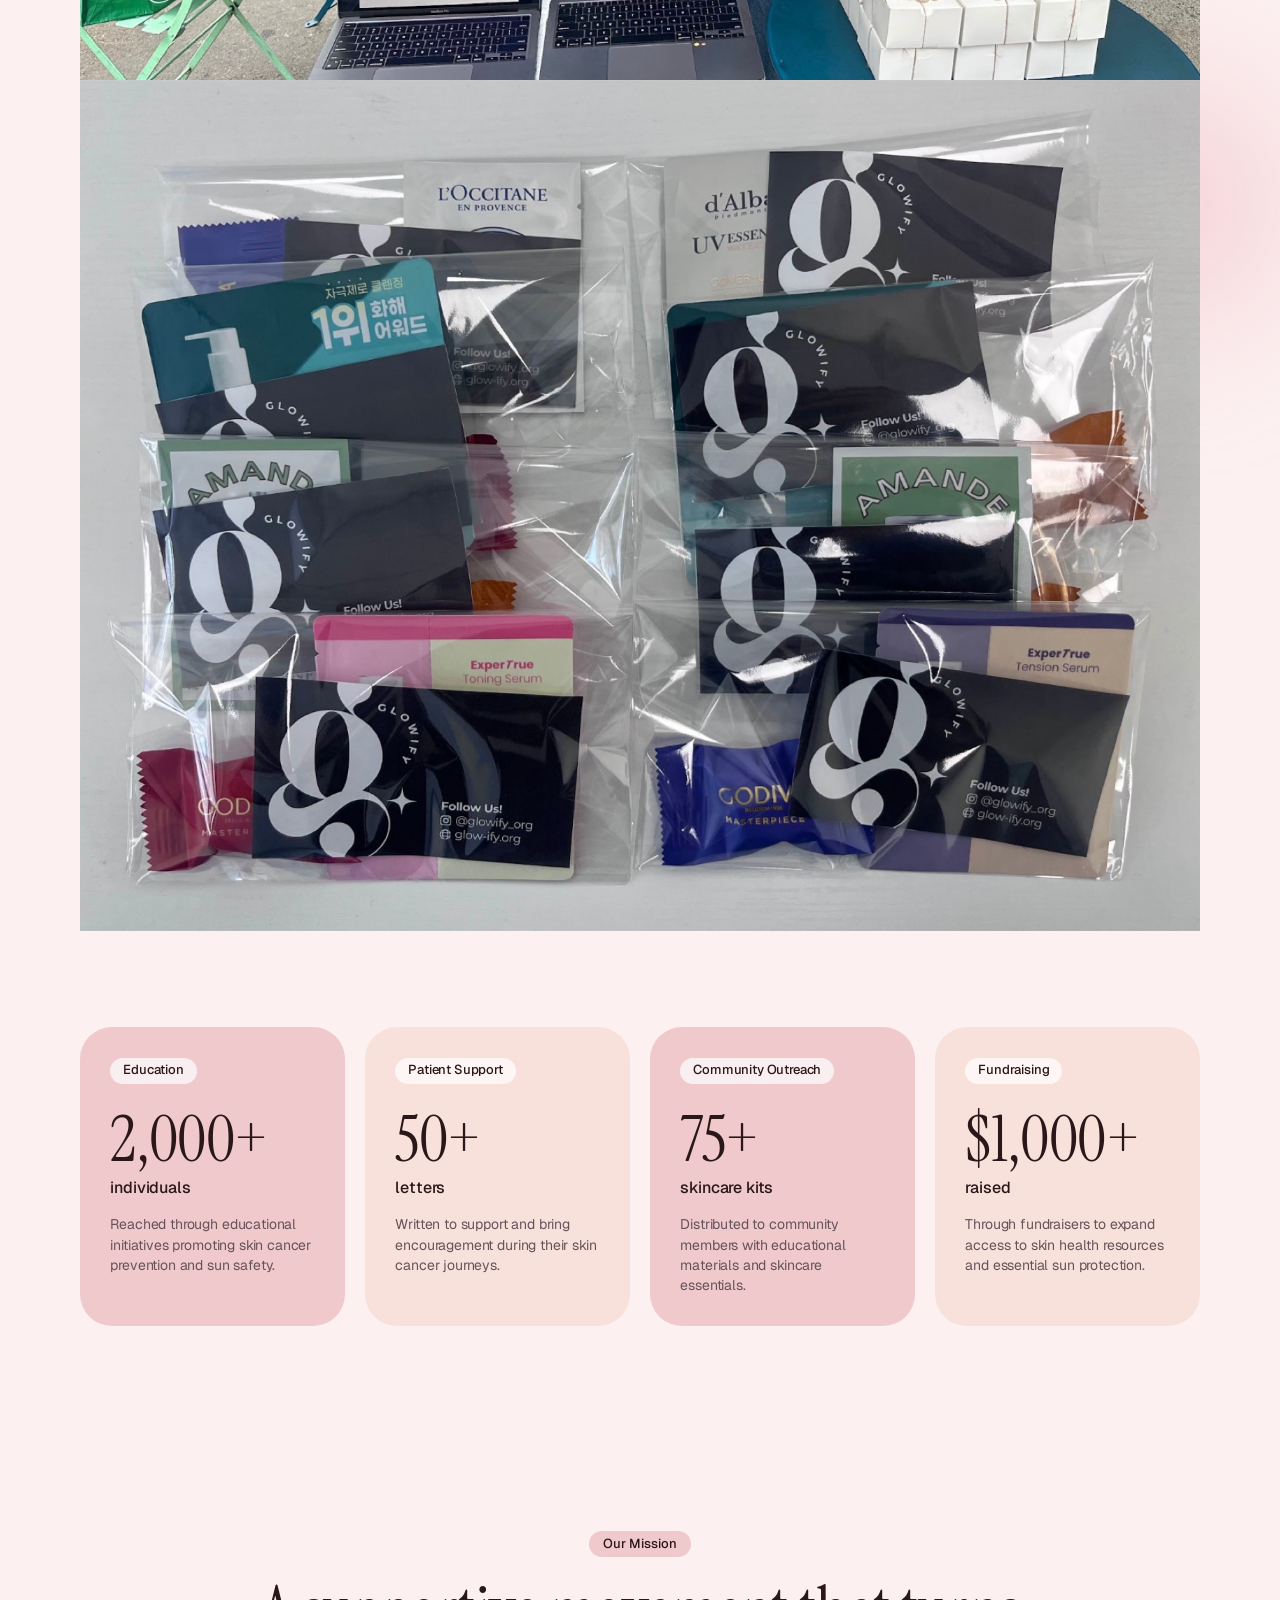
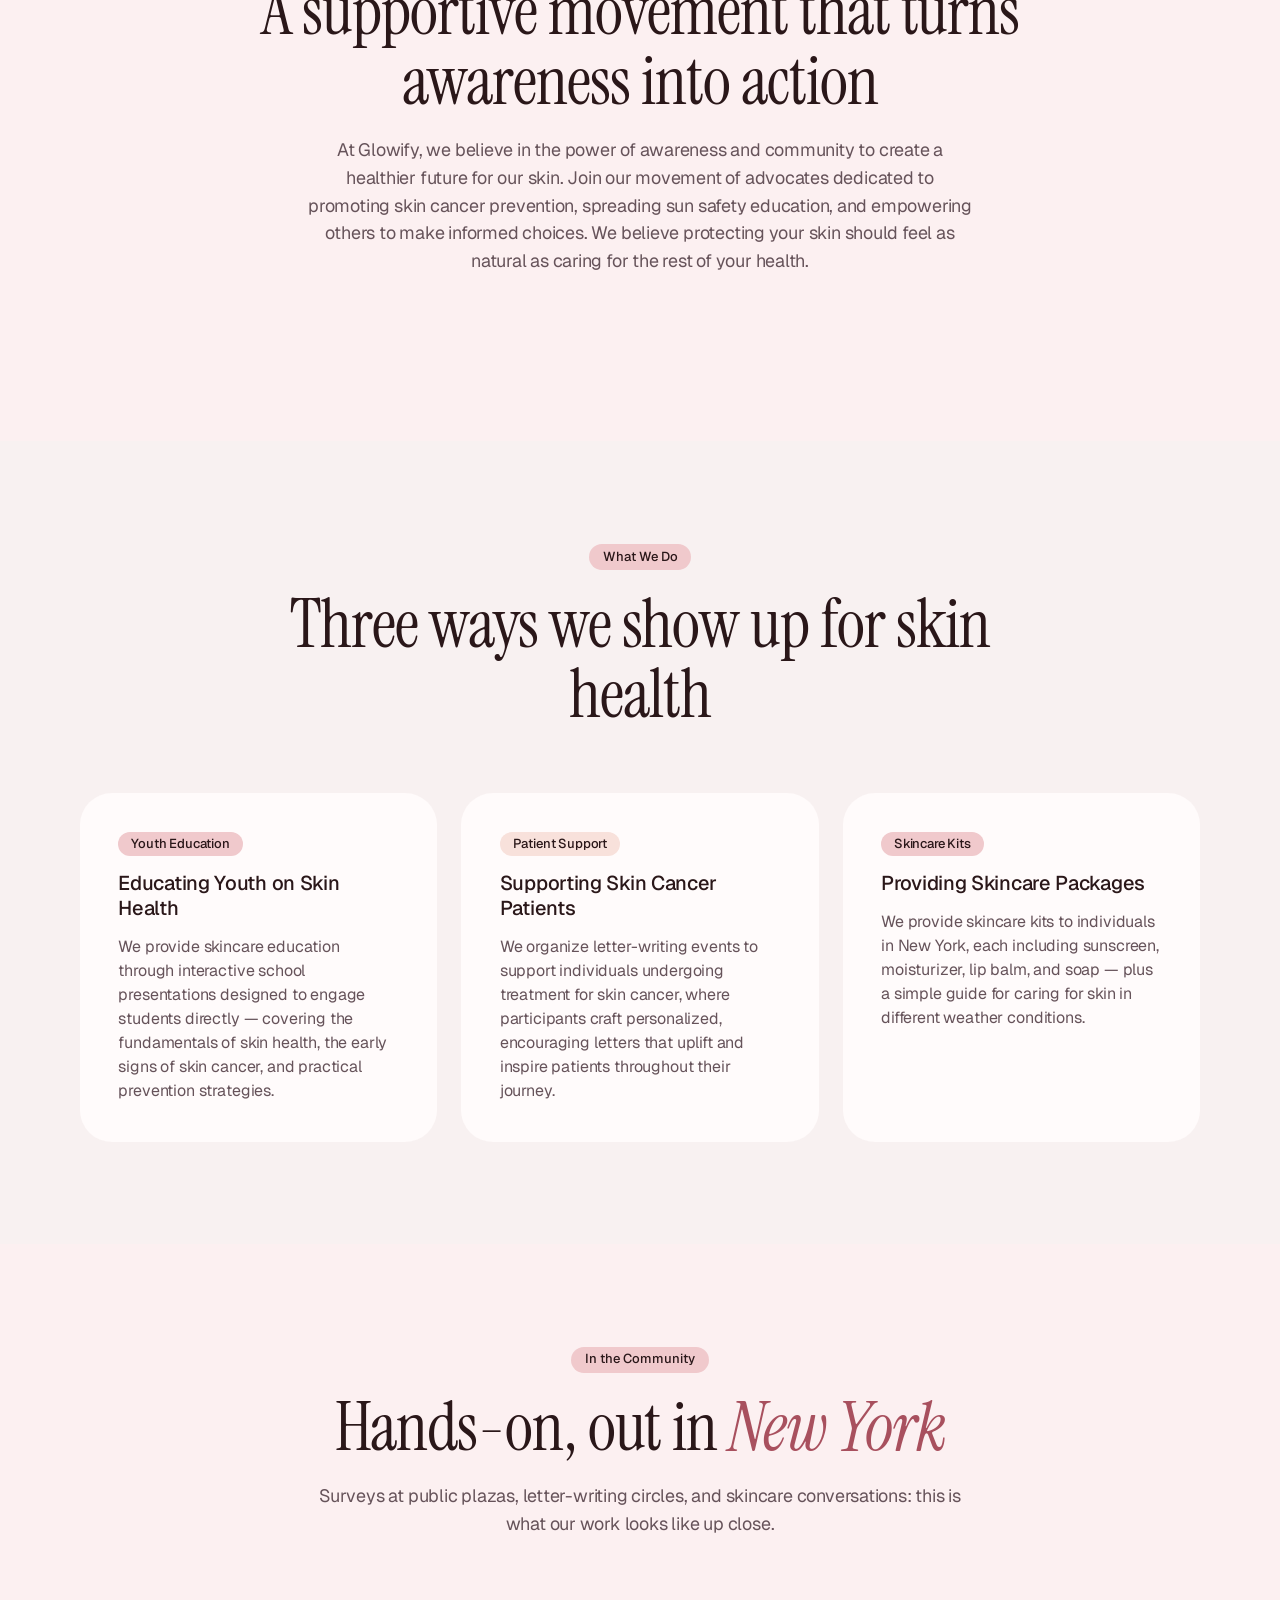
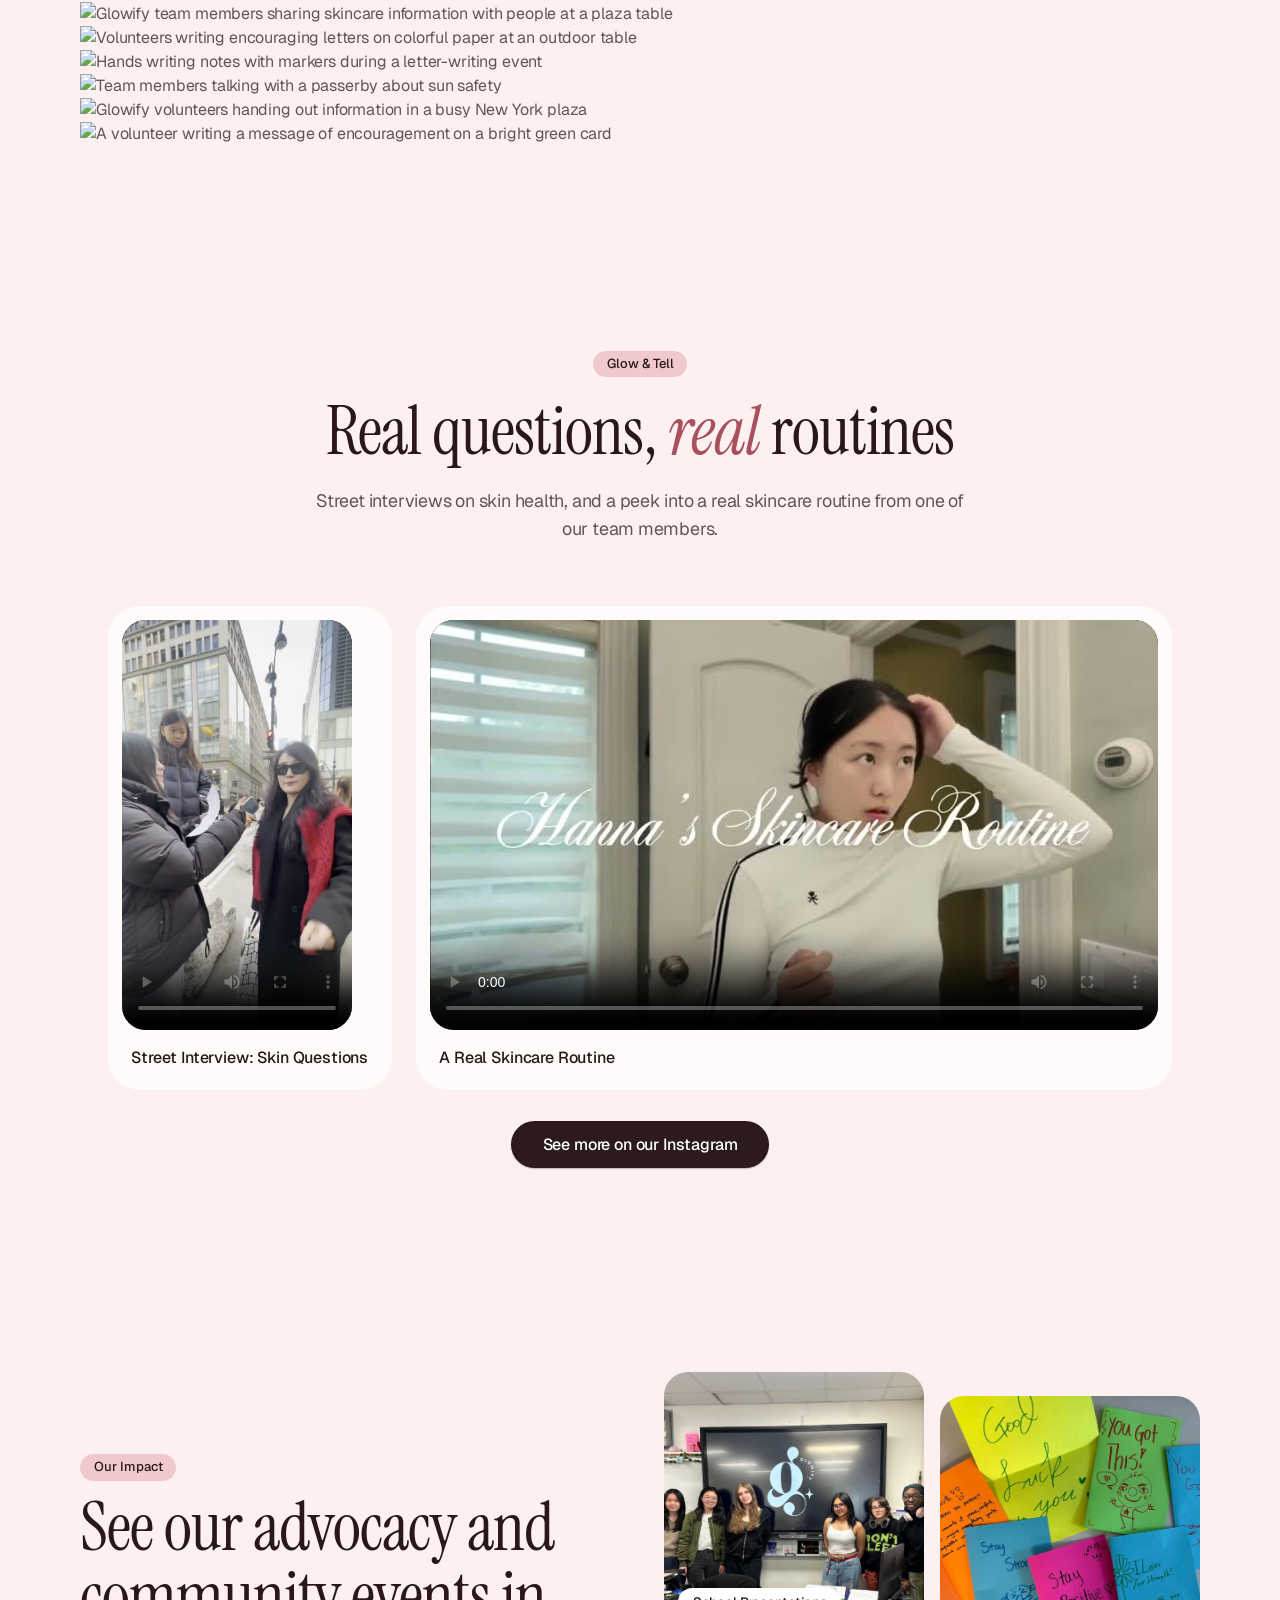
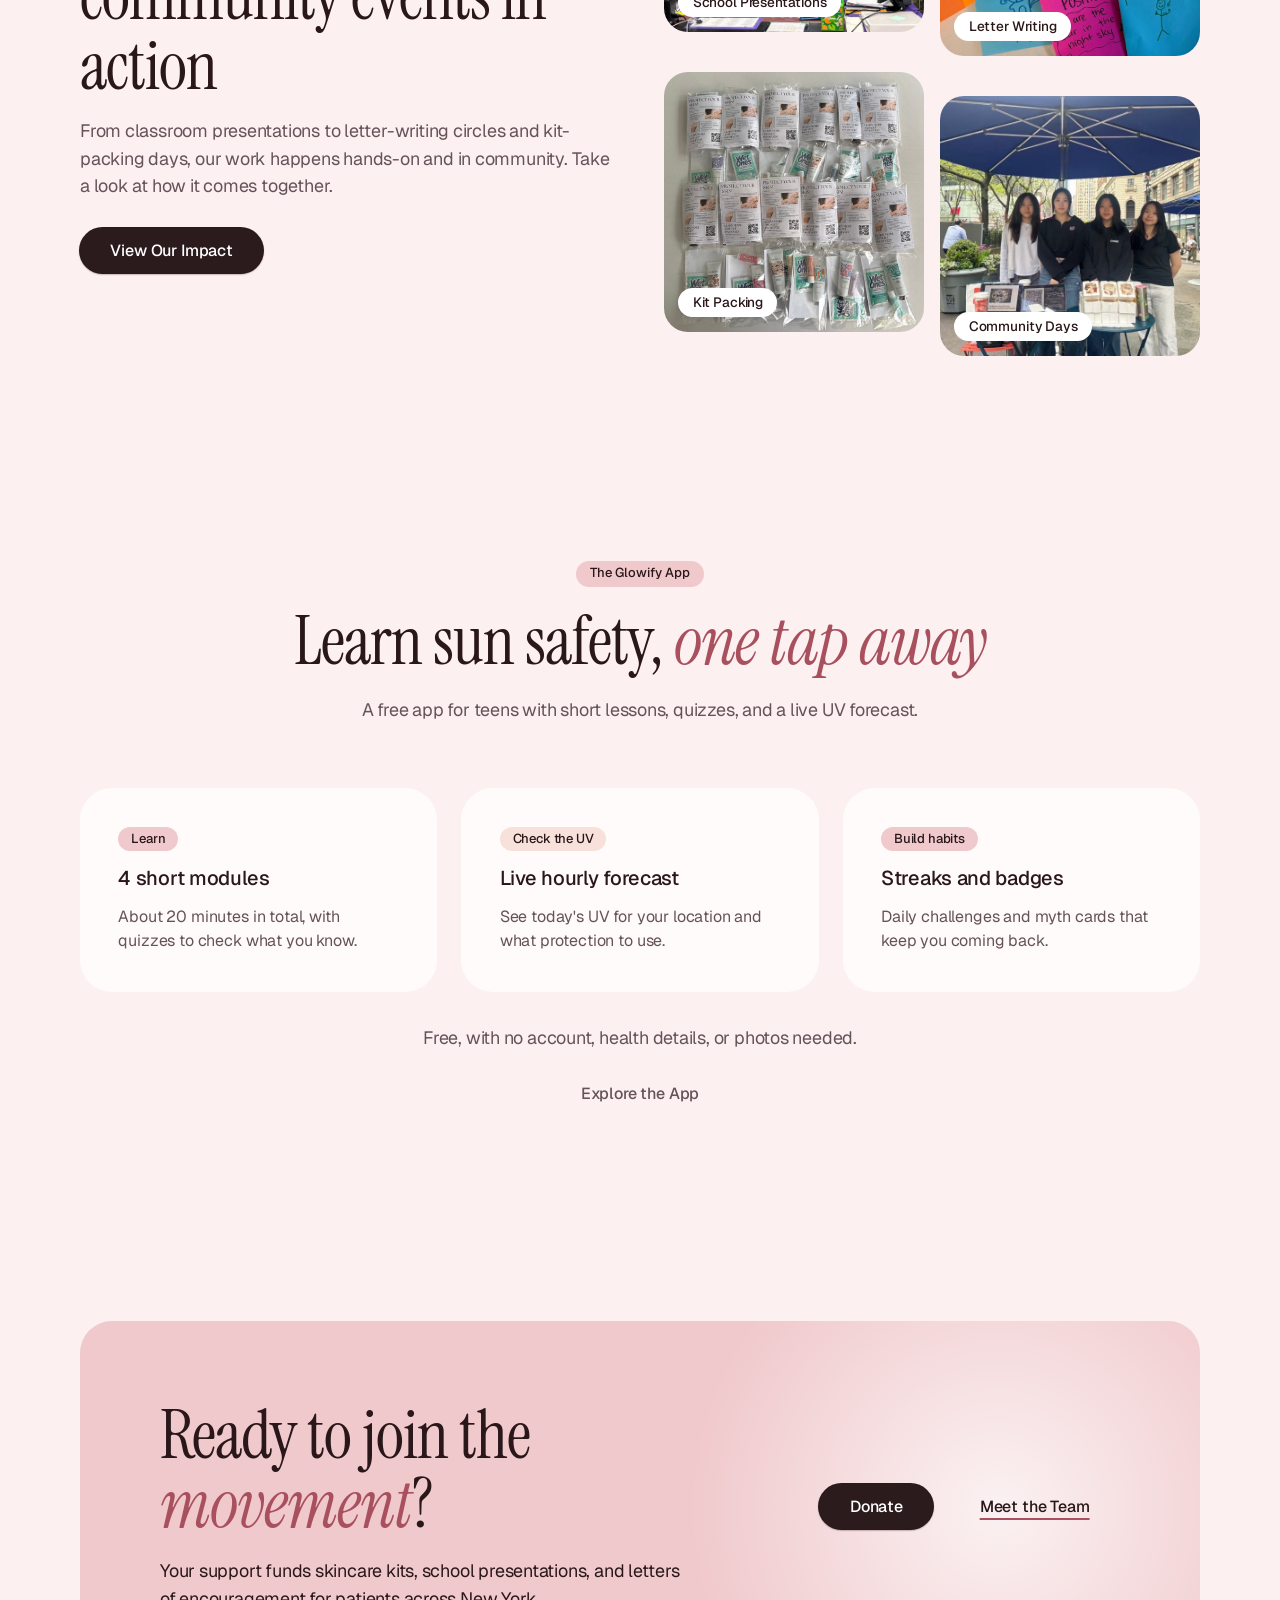
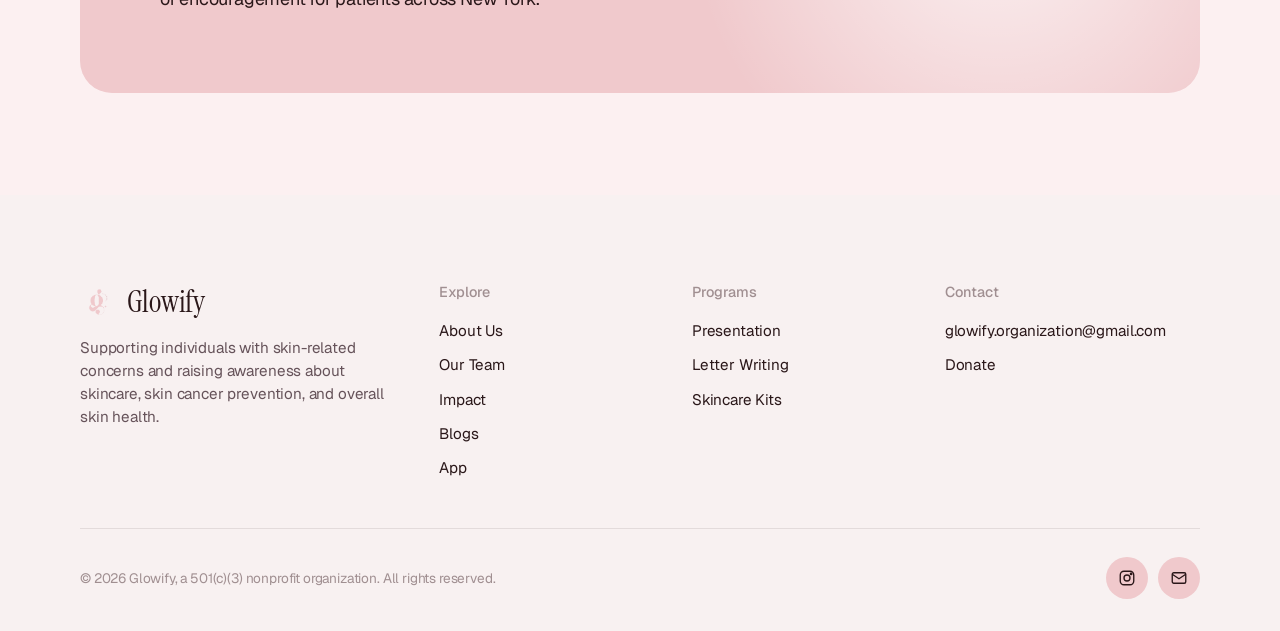
==== commit 6864b367: "Update home, about, team and July blog pages" ====
--- a/index.html
+++ b/index.html
@@ -46,11 +46,11 @@
       <div class="hero-cta">
         <a href="donate.html" class="btn btn-donate">Donate Now</a>
         <a href="about.html" class="btn btn-ghost">Learn About Us</a>
-        <a href="app.html" class="btn btn-ghost">Try the App</a>
-      </div>
-      <div class="hero-visual" aria-hidden="true">
-        <img src="assets/img/blob.jpg" alt="" class="hero-photo hero-photo-1">
-        <img src="assets/img/carekit.jpg" alt="" class="hero-photo hero-photo-2">
+        <a href="app.html" class="btn btn-app">Try the App</a>
+      </div>
+      <div class="hero-float" aria-hidden="true">
+        <figure class="float-card fc1"><img src="assets/img/blob.jpg" alt=""></figure>
+        <figure class="float-card fc2"><img src="assets/img/carekit.jpg" alt=""></figure>
       </div>
       <div class="hero-stats">
         <div class="hero-stat">
@@ -111,6 +111,25 @@
           <h3>Providing Skincare Packages</h3>
           <p>We provide skincare kits to individuals in New York, each including sunscreen, moisturizer, lip balm, and soap — plus a simple guide for caring for skin in different weather conditions.</p>
         </div>
+      </div>
+    </div>
+  </section>
+
+  <!-- In the community -->
+  <section>
+    <div class="container">
+      <div class="section-head center reveal">
+        <span class="eyebrow">In the Community</span>
+        <h2>Hands-on, out in <em>New York</em></h2>
+        <p class="lede">Surveys at public plazas, letter-writing circles, and skincare conversations: this is what our work looks like up close.</p>
+      </div>
+      <div class="mosaic reveal">
+        <figure><img src="assets/img/home/community-1.jpg" alt="Glowify team members sharing skincare information with people at a plaza table" loading="lazy"></figure>
+        <figure><img src="assets/img/home/letters-1.jpg" alt="Volunteers writing encouraging letters on colorful paper at an outdoor table" loading="lazy"></figure>
+        <figure><img src="assets/img/home/letters-2.jpg" alt="Hands writing notes with markers during a letter-writing event" loading="lazy"></figure>
+        <figure><img src="assets/img/home/community-2.jpg" alt="Team members talking with a passerby about sun safety" loading="lazy"></figure>
+        <figure><img src="assets/img/home/community-3.jpg" alt="Glowify volunteers handing out information in a busy New York plaza" loading="lazy"></figure>
+        <figure><img src="assets/img/home/letters-3.jpg" alt="A volunteer writing a message of encouragement on a bright green card" loading="lazy"></figure>
       </div>
     </div>
   </section>
@@ -166,6 +185,7 @@
   <!-- App -->
   <section>
     <div class="container">
+      <div class="app-promo">
       <div class="section-head center reveal">
         <span class="eyebrow">The Glowify App</span>
         <h2>Learn sun safety, <em>one tap away</em></h2>
@@ -190,7 +210,8 @@
       </div>
       <div class="reveal" style="text-align:center; margin-top:2rem;">
         <p class="lede" style="margin:0 auto 1.25rem;">Free, with no account, health details, or photos needed.</p>
-        <a href="app.html" class="btn btn-primary">Explore the App</a>
+        <a href="app.html" class="btn btn-app">Explore the App</a>
+      </div>
       </div>
     </div>
   </section>
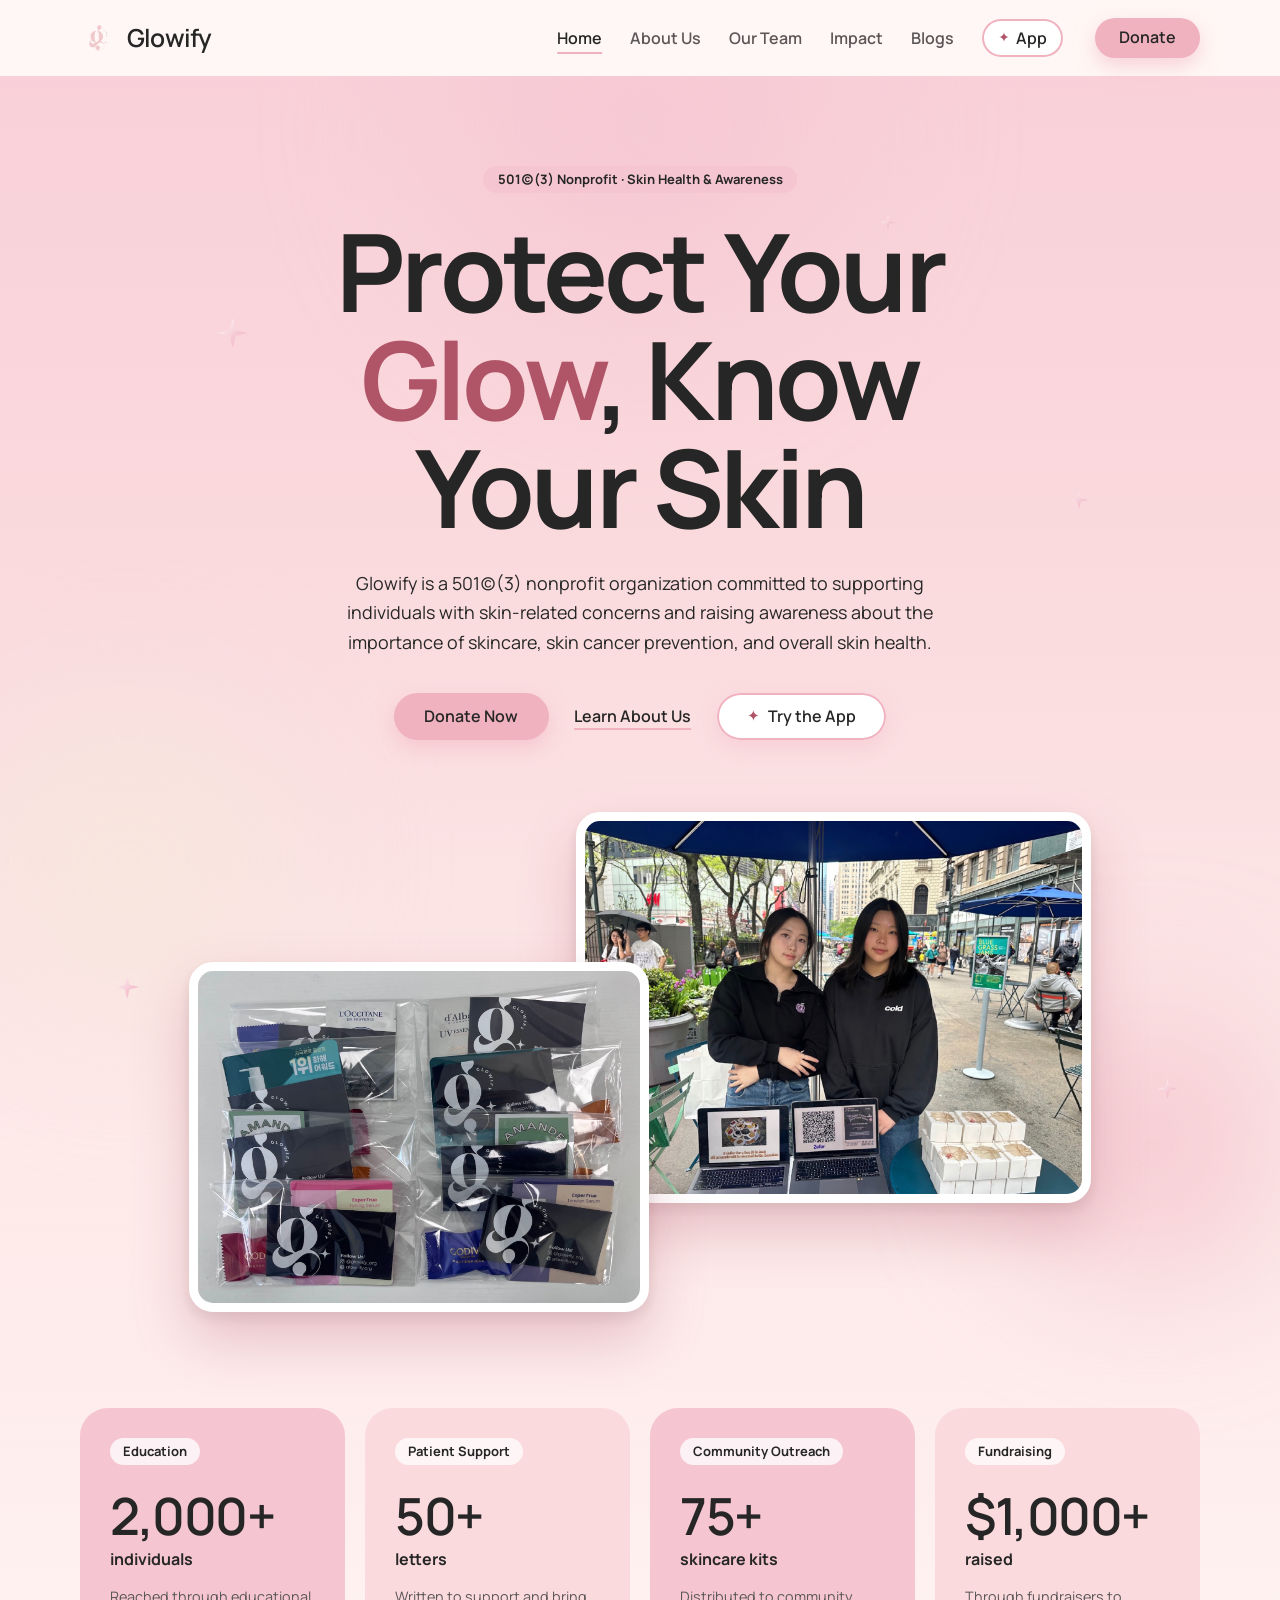
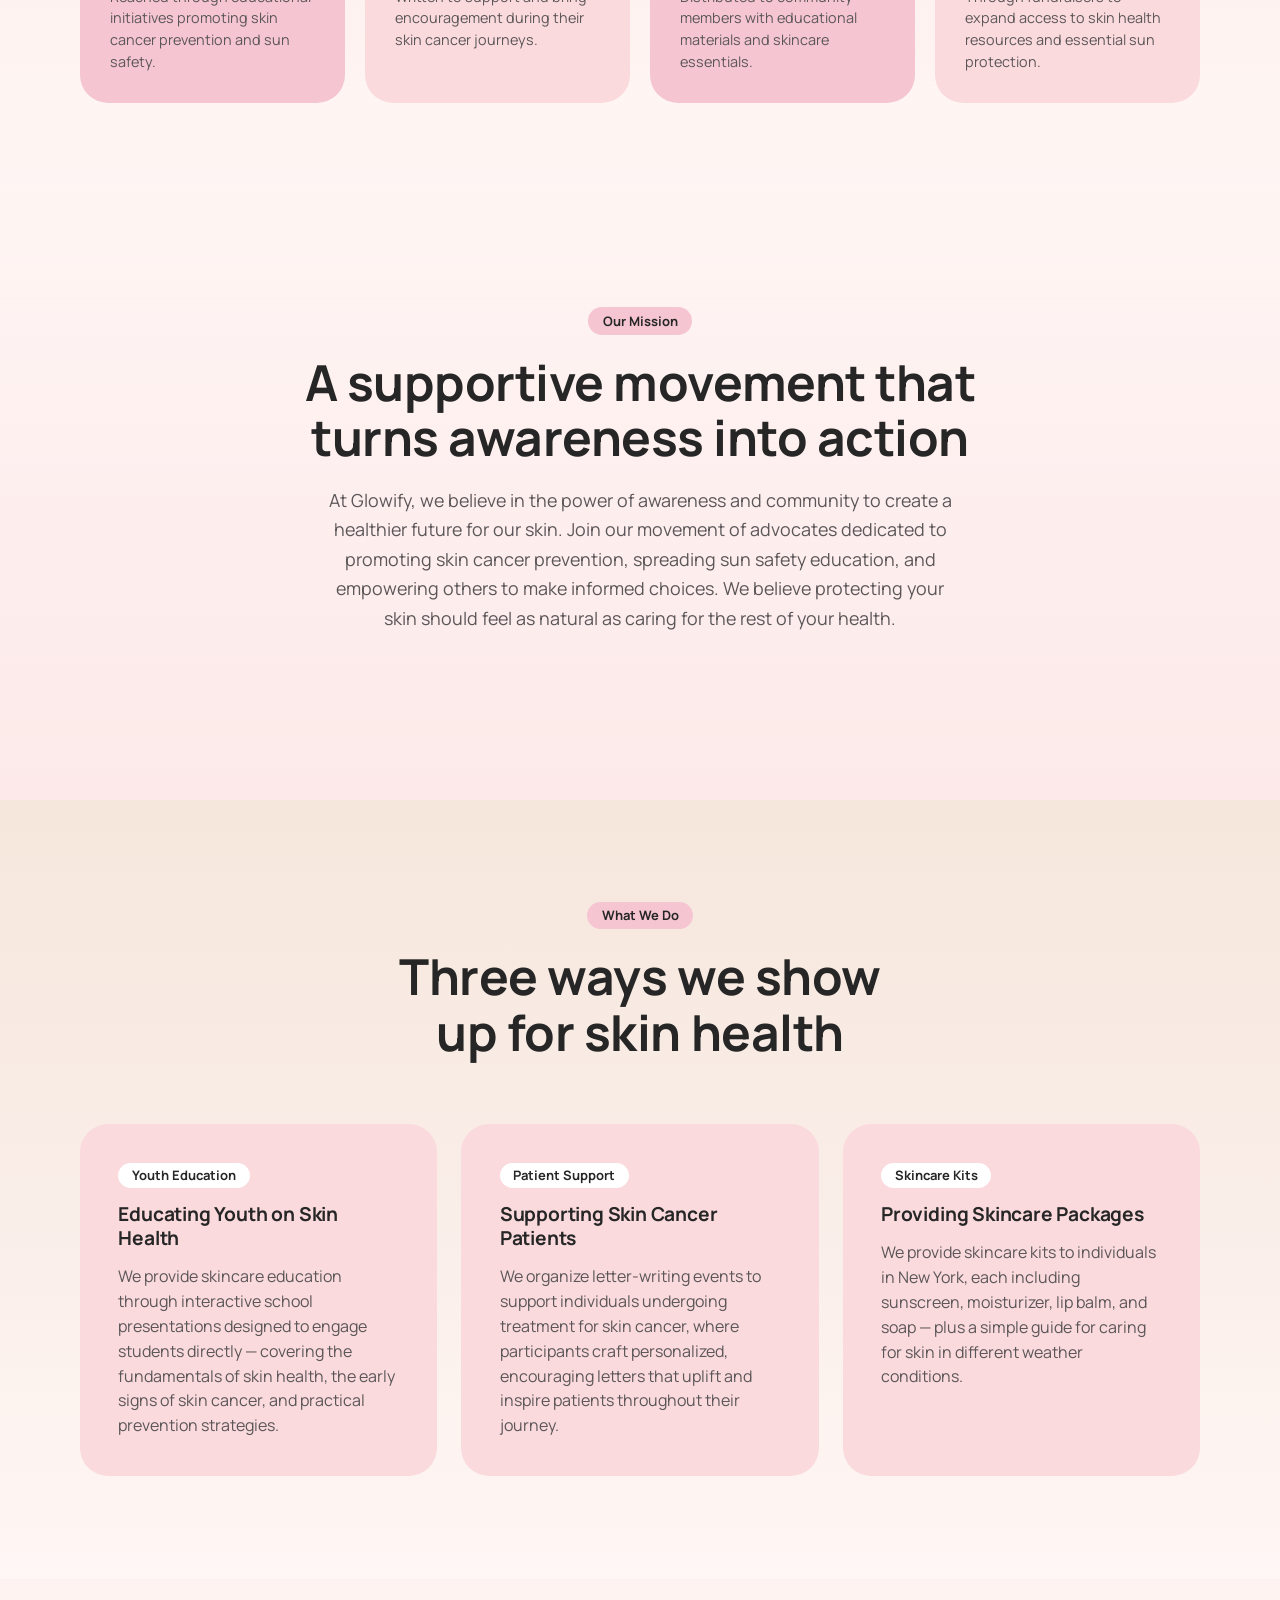
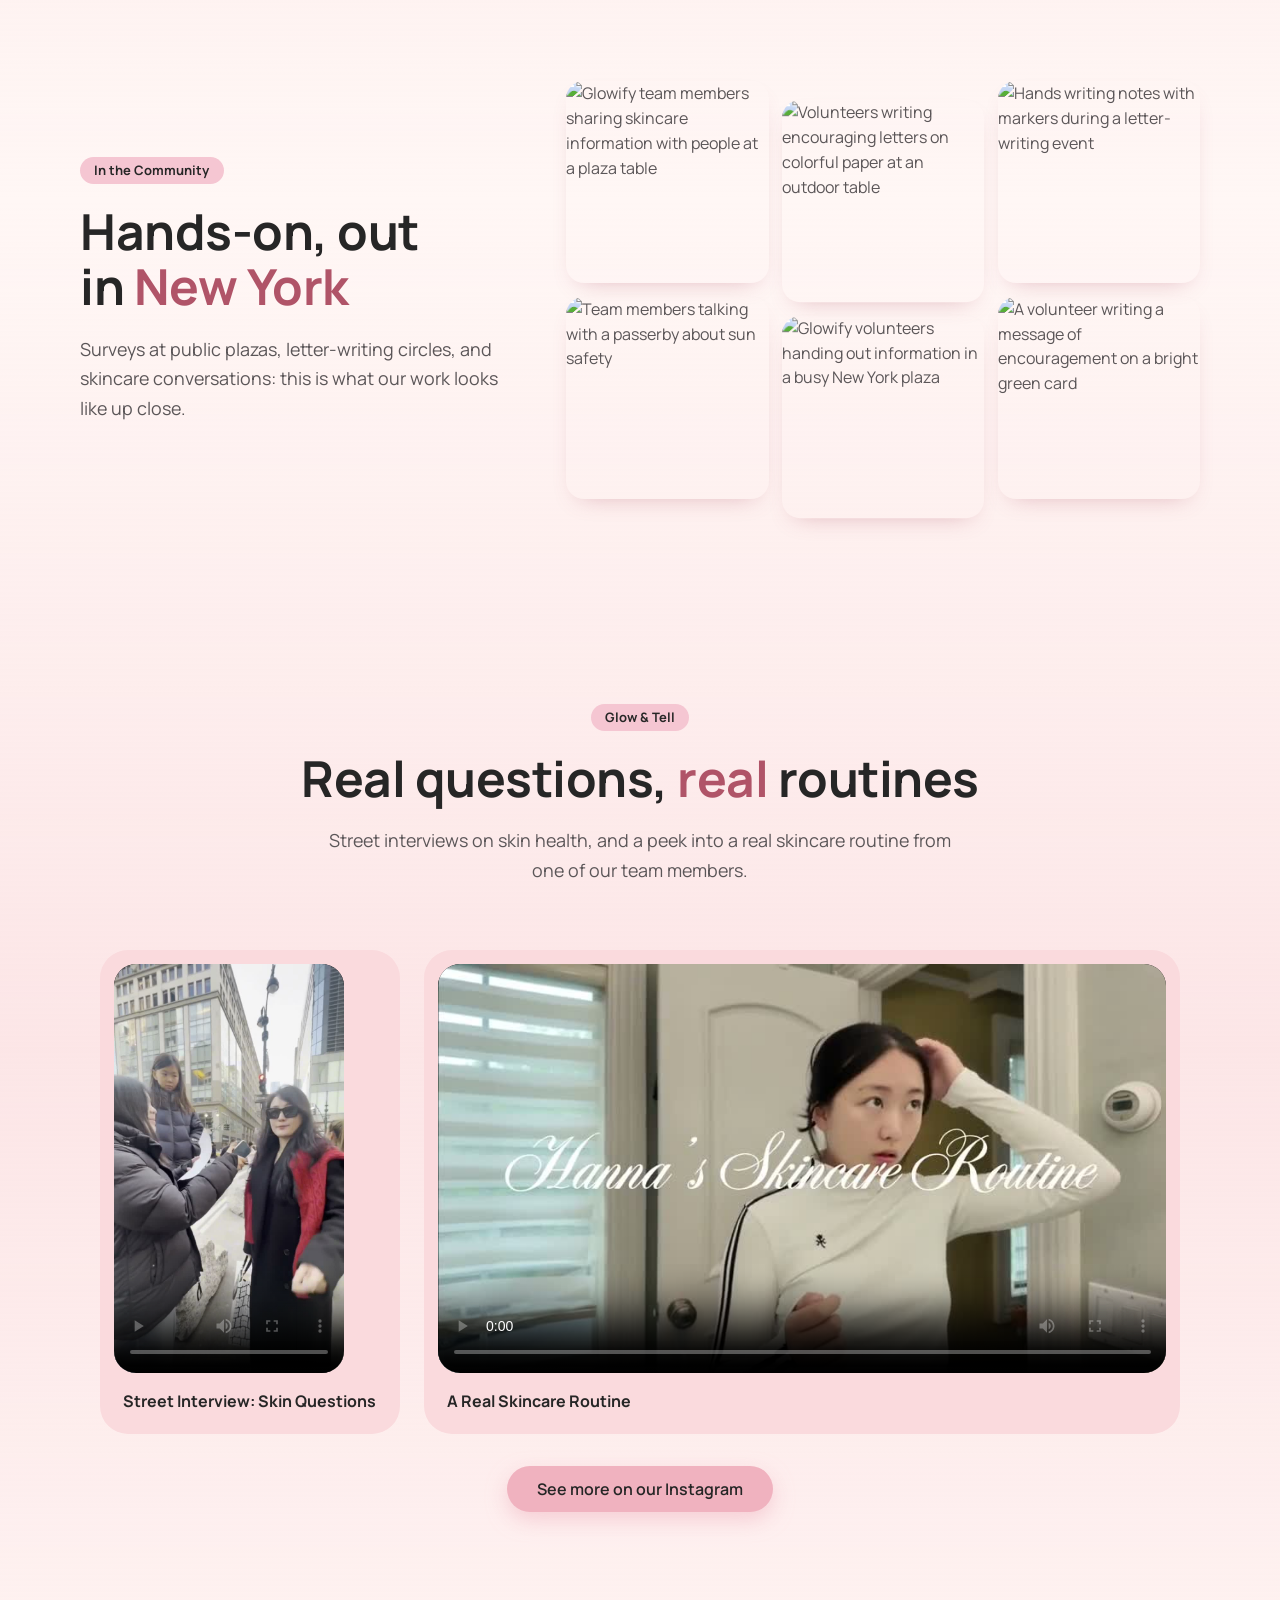
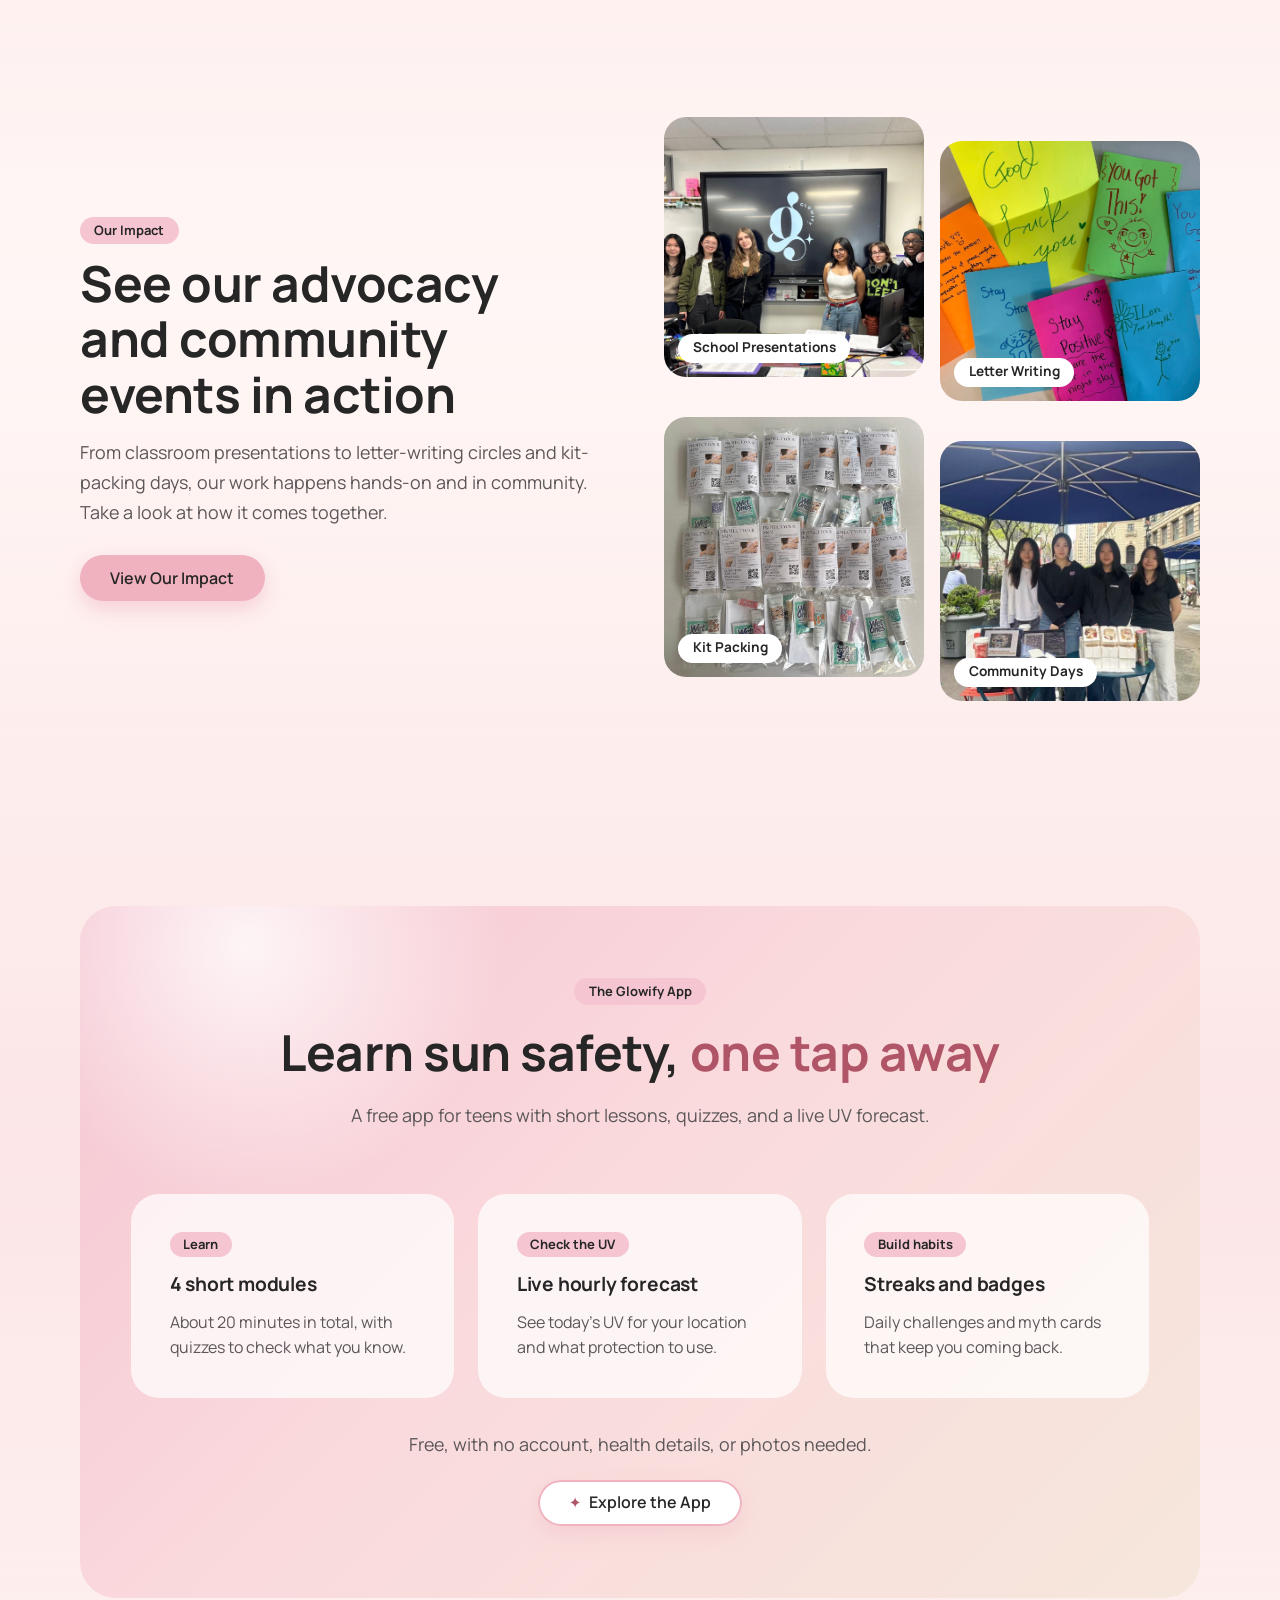
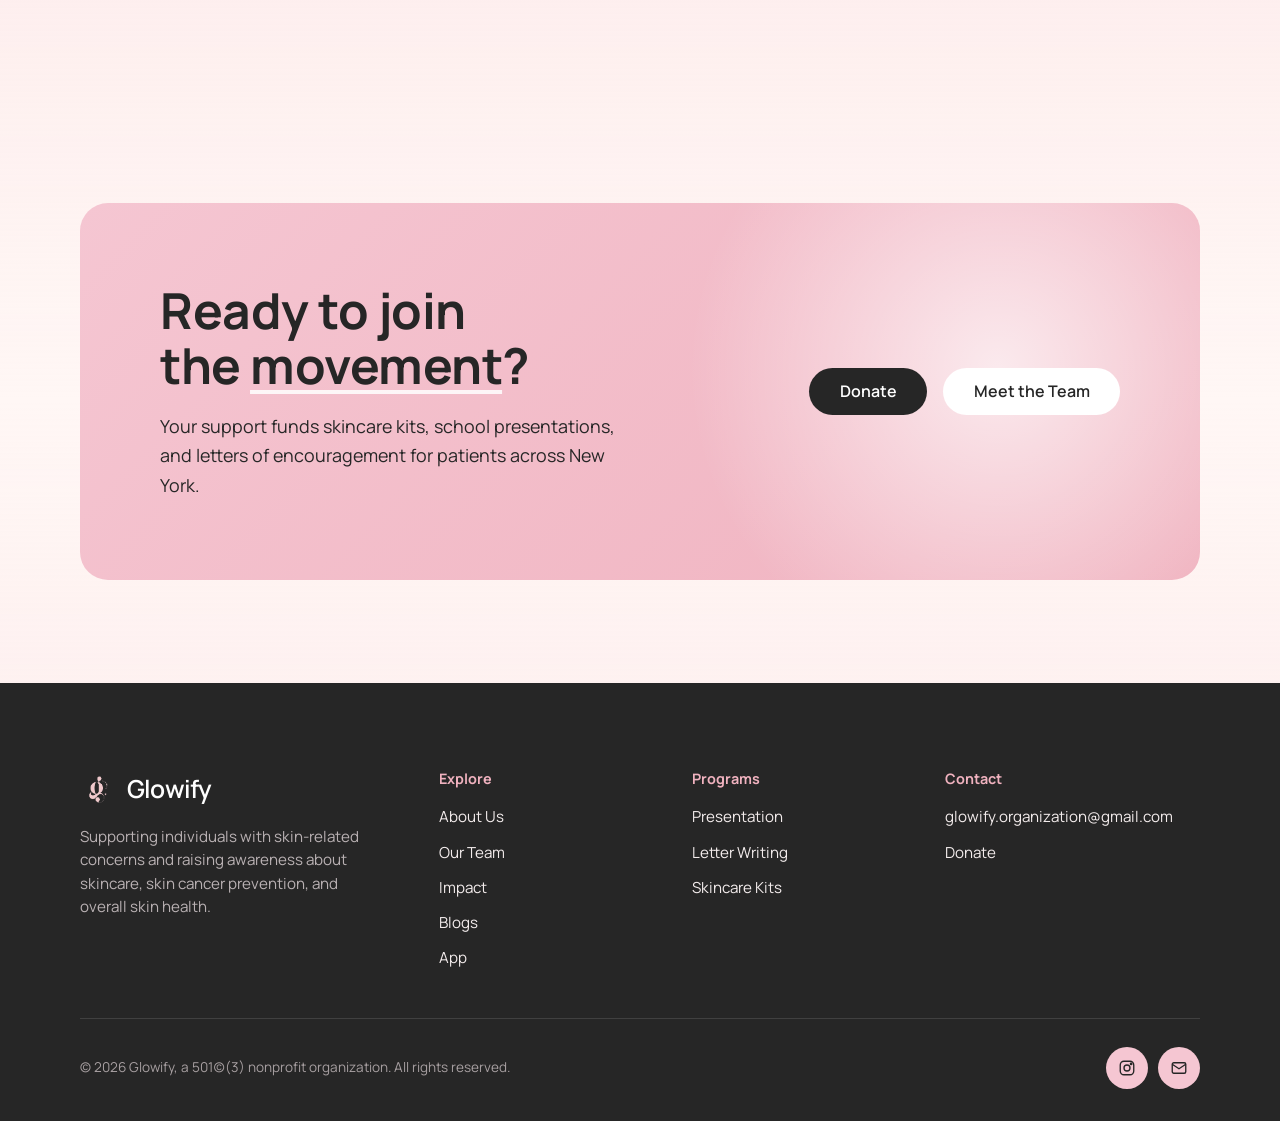
==== commit 76580a52: "Home: community photos beside text" ====
--- a/index.html
+++ b/index.html
@@ -118,18 +118,20 @@
   <!-- In the community -->
   <section>
     <div class="container">
-      <div class="section-head center reveal">
-        <span class="eyebrow">In the Community</span>
-        <h2>Hands-on, out in <em>New York</em></h2>
-        <p class="lede">Surveys at public plazas, letter-writing circles, and skincare conversations: this is what our work looks like up close.</p>
-      </div>
-      <div class="mosaic reveal">
-        <figure><img src="assets/img/home/community-1.jpg" alt="Glowify team members sharing skincare information with people at a plaza table" loading="lazy"></figure>
-        <figure><img src="assets/img/home/letters-1.jpg" alt="Volunteers writing encouraging letters on colorful paper at an outdoor table" loading="lazy"></figure>
-        <figure><img src="assets/img/home/letters-2.jpg" alt="Hands writing notes with markers during a letter-writing event" loading="lazy"></figure>
-        <figure><img src="assets/img/home/community-2.jpg" alt="Team members talking with a passerby about sun safety" loading="lazy"></figure>
-        <figure><img src="assets/img/home/community-3.jpg" alt="Glowify volunteers handing out information in a busy New York plaza" loading="lazy"></figure>
-        <figure><img src="assets/img/home/letters-3.jpg" alt="A volunteer writing a message of encouragement on a bright green card" loading="lazy"></figure>
+      <div class="community-split">
+        <div class="section-head reveal">
+          <span class="eyebrow">In the Community</span>
+          <h2>Hands-on, out in <em>New York</em></h2>
+          <p class="lede">Surveys at public plazas, letter-writing circles, and skincare conversations: this is what our work looks like up close.</p>
+        </div>
+        <div class="community-grid reveal">
+          <figure><img src="assets/img/home/community-1.jpg" alt="Glowify team members sharing skincare information with people at a plaza table" loading="lazy"></figure>
+          <figure><img src="assets/img/home/letters-1.jpg" alt="Volunteers writing encouraging letters on colorful paper at an outdoor table" loading="lazy"></figure>
+          <figure><img src="assets/img/home/letters-2.jpg" alt="Hands writing notes with markers during a letter-writing event" loading="lazy"></figure>
+          <figure><img src="assets/img/home/community-2.jpg" alt="Team members talking with a passerby about sun safety" loading="lazy"></figure>
+          <figure><img src="assets/img/home/community-3.jpg" alt="Glowify volunteers handing out information in a busy New York plaza" loading="lazy"></figure>
+          <figure><img src="assets/img/home/letters-3.jpg" alt="A volunteer writing a message of encouragement on a bright green card" loading="lazy"></figure>
+        </div>
       </div>
     </div>
   </section>
--- a/assets/css/style.css
+++ b/assets/css/style.css
@@ -1,35 +1,37 @@
-@import url("https://fonts.googleapis.com/css2?family=Geist:wght@400;500;600&family=Inter:wght@400;500;600&family=Instrument+Serif:ital@0;1&display=swap");
+@import url("https://fonts.googleapis.com/css2?family=Manrope:wght@400;500;600;700;800&display=swap");
 
 /* ==========================================================================
    Glowify
-   Airy daylight look: tinted canvas, big soft-cornered cards with no borders or
-   shadows, medium-weight type, dark pill buttons, pastel tiles. Every color is
-   taken from the logo's dusty rose hue (~355deg).
+   Rounded type (Nunito), a cream / champagne / pink palette with soft gradients,
+   dark-gray text, deep-baby-pink buttons, and a dark footer.
+   Palette: Creme #FFF7F5, Champagne #F6E7DC, Baby pink #FADADD,
+            Soft pink #F5C6D2, Deep baby pink #F0B2BF
    ========================================================================== */
 
 :root {
-  --canvas: #fcf0f1;
-  --card: #fffbfb;
+  --creme: #fff7f5;
+  --champagne: #f6e7dc;
+  --baby: #fadadd;
+  --soft: #f5c6d2;
+  --deep: #f0b2bf;
+  --deep-hover: #e99aad;
+
+  --rose-text: #b05468;
   --paper: #ffffff;
-  --mist: #f8f1f1;
-
-  --pastel-a: #f0c9cc;
-  --pastel-b: #f8e1db;
-  --rose: #c4707c;
-  --rose-text: #a8505e;
-
-  --ink-deep: #2a1719;
-  --ink: #2b1b1d;
-  --graphite: #66535a;
-  --fog: #a08f91;
-  --hairline: rgba(42, 23, 25, 0.1);
-
-  --font-display: "Instrument Serif", "Playfair Display", Georgia, "Times New Roman", serif;
-  --font-body: "Geist", "Inter", ui-sans-serif, system-ui, -apple-system, "Segoe UI", Roboto, sans-serif;
+
+  --ink-deep: #262626;
+  --ink: #2b2b2b;
+  --graphite: #5b5658;
+  --fog: #8c8587;
+  --hairline: rgba(38, 38, 38, 0.1);
+  --night: #262626;
+
+  --display: "Manrope", "Gilroy", ui-sans-serif, system-ui, -apple-system, "Segoe UI", Roboto, sans-serif;
+  --font: "Manrope", "Gilroy", ui-sans-serif, system-ui, -apple-system, "Segoe UI", Roboto, sans-serif;
 
   --container: 1200px;
-  --r-card: 32px;
-  --r-image: 24px;
+  --r-card: 28px;
+  --r-image: 22px;
   --r-small: 16px;
   --r-pill: 9999px;
 
@@ -47,14 +49,17 @@
 
 :focus-visible { outline: 2px solid var(--ink); outline-offset: 3px; }
 
+/* page background: cream with soft pink washes that repeat down the page */
 body {
-  font-family: var(--font-body);
+  font-family: var(--font);
   font-size: 1rem;
   font-weight: 400;
-  line-height: 1.5;
-  letter-spacing: -0.01em;
+  line-height: 1.55;
   color: var(--graphite);
-  background: var(--canvas);
+  background-color: var(--creme);
+  background-image: linear-gradient(180deg, rgba(250, 218, 221, 0) 0, rgba(250, 218, 221, 0.6) 50%, rgba(250, 218, 221, 0) 100%);
+  background-size: 100% 1700px;
+  background-repeat: repeat-y;
   -webkit-font-smoothing: antialiased;
 }
 
@@ -65,43 +70,36 @@
   padding: 0 clamp(1.25rem, 4vw, 2.5rem);
 }
 
-/* ---- Type: medium weight only ------------------------------------------- */
-h1, h2 {
-  font-family: var(--font-display);
-  font-weight: 400;
-  color: var(--ink-deep);
-  line-height: 1.02;
-  letter-spacing: -0.015em;
-}
-h1 em, h2 em { font-style: italic; color: var(--rose-text); }
-h3, h4 {
-  font-family: var(--font-body);
-  font-weight: 500;
-  color: var(--ink-deep);
-  line-height: 1.25;
-  letter-spacing: -0.015em;
-}
-
-h1 { font-size: clamp(3.25rem, 7vw, 5.5rem); }
-h2 { font-size: clamp(2.5rem, 5.4vw, 4.25rem); }
-h3 { font-size: 1.25rem; }
+/* ---- Type ------------------------------------------------------------------ */
+h1, h2, h3, h4 {
+  font-family: var(--display);
+  font-weight: 700;
+  color: var(--ink-deep);
+  line-height: 1.12;
+  letter-spacing: -0.01em;
+}
+h1 em, h2 em { font-style: normal; color: var(--rose-text); }
+h1, h2 { text-wrap: balance; }
+
+h1 { font-size: clamp(2.5rem, 6vw, 4.25rem); }
+h2 { font-size: clamp(1.9rem, 4.2vw, 3.1rem); }
+h3 { font-size: 1.2rem; line-height: 1.25; letter-spacing: -0.01em; }
+h4 { font-size: 1rem; }
 
 .lede {
-  font-size: clamp(1.05rem, 1.4vw, 1.125rem);
-  line-height: 1.55;
-  letter-spacing: -0.012em;
+  font-size: clamp(1.02rem, 1.4vw, 1.125rem);
+  line-height: 1.65;
   color: var(--graphite);
-  max-width: 56ch;
+  max-width: 58ch;
 }
 
 .eyebrow {
   display: inline-block;
   font-size: 0.8125rem;
-  font-weight: 500;
+  font-weight: 700;
   line-height: 1.3;
-  letter-spacing: 0;
-  padding: 0.3rem 0.85rem;
-  background: var(--pastel-a);
+  padding: 0.32rem 0.9rem;
+  background: var(--soft);
   color: var(--ink-deep);
   border-radius: var(--r-pill);
 }
@@ -111,25 +109,26 @@
   display: inline-flex;
   align-items: center;
   justify-content: center;
-  padding: 0.8rem 1.9rem;
+  gap: 0.5rem;
+  padding: 0.85rem 1.9rem;
   border-radius: var(--r-pill);
   border: 0;
-  font-family: var(--font-body);
-  font-weight: 500;
+  font-family: var(--display);
+  font-weight: 600;
   font-size: 1rem;
   line-height: 1.2;
-  letter-spacing: -0.01em;
   white-space: nowrap;
-  transition: background 0.25s var(--ease), color 0.25s var(--ease), transform 0.25s var(--ease);
+  transition: background 0.25s var(--ease), color 0.25s var(--ease), transform 0.25s var(--ease), box-shadow 0.25s var(--ease);
 }
 .btn:active { transform: scale(0.98); }
 
+/* main buttons use the deep baby pink */
 .btn-donate, .btn-primary {
-  background: var(--ink);
-  color: var(--paper);
-  box-shadow: 0 1px 2px rgba(42, 23, 25, 0.8), 0 0 0 1px var(--ink);
-}
-.btn-donate:hover, .btn-primary:hover { background: #000; }
+  background: var(--deep);
+  color: var(--ink-deep);
+  box-shadow: 0 8px 20px rgba(240, 178, 191, 0.55);
+}
+.btn-donate:hover, .btn-primary:hover { background: var(--deep-hover); transform: translateY(-1px); }
 
 .btn-ghost {
   background: none;
@@ -137,21 +136,33 @@
   padding-left: 0.6rem;
   padding-right: 0.6rem;
   text-decoration: underline;
-  text-decoration-color: var(--rose);
+  text-decoration-color: var(--deep);
   text-decoration-thickness: 2px;
   text-underline-offset: 6px;
 }
 .btn-ghost:hover { text-decoration-color: var(--ink-deep); }
 
 .btn-light { background: var(--paper); color: var(--ink-deep); }
-.btn-light:hover { background: var(--mist); }
+.btn-light:hover { background: var(--baby); }
+
+/* the App button: white pill with a pink ring and a sparkle, so it stands out from Donate */
+.btn-app {
+  background: var(--paper);
+  color: var(--ink-deep);
+  box-shadow: inset 0 0 0 2px var(--deep), 0 8px 20px rgba(240, 178, 191, 0.35);
+}
+.btn-app::before { content: "\2726"; color: var(--rose-text); font-size: 0.95em; }
+.btn-app:hover { background: var(--baby); transform: translateY(-1px); }
+
+.btn-dark { background: var(--night); color: var(--paper); box-shadow: none; }
+.btn-dark:hover { background: #000; }
 
 /* ---- Header / Nav ---------------------------------------------------------- */
 .site-header {
   position: sticky;
   top: 0;
   z-index: 100;
-  background: rgba(252, 240, 241, 0.94);
+  background: rgba(255, 247, 245, 0.94);
 }
 
 .nav {
@@ -165,20 +176,20 @@
   display: flex;
   align-items: center;
   gap: 0.55rem;
-  font-family: var(--font-display);
-  font-size: 1.9rem;
-  font-weight: 400;
-  letter-spacing: -0.01em;
+  font-family: var(--display);
+  font-size: 1.55rem;
+  font-weight: 600;
+  letter-spacing: -0.03em;
   line-height: 1;
   color: var(--ink-deep);
 }
 .brand-mark { width: 38px; height: 38px; object-fit: contain; }
 
-.nav-links { display: flex; align-items: center; gap: 2rem; }
+.nav-links { display: flex; align-items: center; gap: 1.75rem; }
 
 .nav-links a:not(.btn) {
   font-size: 1rem;
-  font-weight: 500;
+  font-weight: 600;
   color: var(--graphite);
   padding: 0.3rem 0;
   text-decoration: underline;
@@ -188,9 +199,25 @@
   transition: color 0.2s var(--ease), text-decoration-color 0.2s var(--ease);
 }
 .nav-links a:not(.btn):hover { color: var(--ink-deep); }
-.nav-links a:not(.btn).is-active { color: var(--ink-deep); text-decoration-color: var(--rose); }
-
-.nav-links .btn-donate { margin-left: 0.5rem; padding: 0.65rem 1.5rem; }
+.nav-links a:not(.btn).is-active { color: var(--ink-deep); text-decoration-color: var(--deep); }
+
+/* App link: a ringed pill with a sparkle, set apart from the plain text links */
+.nav-links a[href="app.html"] {
+  display: inline-flex;
+  align-items: center;
+  gap: 0.4rem;
+  padding: 0.4rem 1rem;
+  border-radius: var(--r-pill);
+  background: var(--paper);
+  color: var(--ink-deep);
+  text-decoration: none;
+  box-shadow: inset 0 0 0 2px var(--deep);
+  transition: background 0.2s var(--ease), box-shadow 0.2s var(--ease);
+}
+.nav-links a[href="app.html"]::before { content: "\2726"; color: var(--rose-text); font-size: 0.85em; }
+.nav-links a[href="app.html"]:hover, .nav-links a[href="app.html"].is-active { background: var(--baby); }
+
+.nav-links .btn-donate { margin-left: 0.25rem; padding: 0.65rem 1.5rem; }
 
 .nav-toggle {
   display: none;
@@ -203,26 +230,31 @@
 .nav-toggle span { width: 18px; height: 2px; background: var(--ink); border-radius: 2px; }
 
 /* ---- Hero ------------------------------------------------------------------- */
-.hero { position: relative; overflow: hidden; padding: clamp(3rem, 7vw, 6rem) 0 clamp(4rem, 8vw, 7rem); }
-.hero-inner { position: relative; z-index: 1; }
-
-/* soft glow: blurred pink light behind the hero, plus a few four-point sparkles */
+.hero {
+  position: relative;
+  overflow: hidden;
+  padding: clamp(3rem, 7vw, 6rem) 0 clamp(4rem, 8vw, 7rem);
+  background: linear-gradient(180deg, #f9d0d9 0%, var(--baby) 28%, #fdeae9 62%, rgba(255, 247, 245, 0) 100%);
+}
+.hero-inner { position: relative; z-index: 1; text-align: center; }
+
+/* soft glow: blurred light behind the hero, plus a few four-point sparkles */
 .glow { position: absolute; inset: 0; pointer-events: none; z-index: 0; }
 .glow .orb { position: absolute; border-radius: 50%; filter: blur(60px); will-change: transform; }
-.glow .o1 { width: 46vw; max-width: 640px; aspect-ratio: 1; top: -12%; left: 50%; margin-left: -23vw;
-  background: radial-gradient(circle, rgba(240, 201, 204, 0.95), rgba(240, 201, 204, 0) 68%); animation: drift 14s ease-in-out infinite alternate; }
-.glow .o2 { width: 34vw; max-width: 460px; aspect-ratio: 1; top: 30%; left: -8%;
-  background: radial-gradient(circle, rgba(248, 225, 219, 1), rgba(248, 225, 219, 0) 68%); animation: drift 18s ease-in-out infinite alternate-reverse; }
-.glow .o3 { width: 30vw; max-width: 420px; aspect-ratio: 1; top: 52%; right: -6%;
-  background: radial-gradient(circle, rgba(236, 170, 180, 0.55), rgba(236, 170, 180, 0) 68%); animation: drift 16s ease-in-out infinite alternate; }
+.glow .o1 { width: 46vw; max-width: 640px; aspect-ratio: 1; top: -14%; left: 50%; margin-left: -23vw;
+  background: radial-gradient(circle, rgba(245, 198, 210, 0.95), rgba(245, 198, 210, 0) 68%); animation: drift 14s ease-in-out infinite alternate; }
+.glow .o2 { width: 36vw; max-width: 500px; aspect-ratio: 1; top: 32%; left: -8%;
+  background: radial-gradient(circle, rgba(246, 231, 220, 1), rgba(246, 231, 220, 0) 68%); animation: drift 18s ease-in-out infinite alternate-reverse; }
+.glow .o3 { width: 32vw; max-width: 440px; aspect-ratio: 1; top: 50%; right: -6%;
+  background: radial-gradient(circle, rgba(240, 178, 191, 0.7), rgba(240, 178, 191, 0) 68%); animation: drift 16s ease-in-out infinite alternate; }
 
 .glow .spark {
   position: absolute;
   width: var(--s, 22px);
   aspect-ratio: 1;
-  background: linear-gradient(135deg, #fff, #f0c9cc 60%, #e3a1aa);
+  background: linear-gradient(135deg, #fff, var(--soft) 60%, var(--deep));
   clip-path: polygon(50% 0, 60% 40%, 100% 50%, 60% 60%, 50% 100%, 40% 60%, 0 50%, 40% 40%);
-  filter: drop-shadow(0 0 6px rgba(227, 161, 170, 0.8));
+  filter: drop-shadow(0 0 6px rgba(240, 178, 191, 0.9));
   animation: twinkle 3.6s ease-in-out infinite;
 }
 .glow .s1 { --s: 30px; top: 14%; left: 17%; }
@@ -233,25 +265,17 @@
 
 @keyframes drift { from { transform: translate(0, 0) scale(1); } to { transform: translate(3vw, 2.5vw) scale(1.12); } }
 @keyframes twinkle { 0%, 100% { opacity: 0.35; transform: scale(0.75) rotate(0); } 50% { opacity: 1; transform: scale(1.1) rotate(12deg); } }
-@media (prefers-reduced-motion: reduce) { .glow .orb, .glow .spark { animation: none; } }
-
-/* same glow, quieter, behind the closing call to action */
-.cta-band { position: relative; overflow: hidden; }
-.cta-band::before {
-  content: ""; position: absolute; width: 60%; aspect-ratio: 1; right: -12%; top: -40%;
-  background: radial-gradient(circle, rgba(255, 255, 255, 0.75), rgba(255, 255, 255, 0) 65%); pointer-events: none;
-}
-.cta-band > * { position: relative; }
-.hero-inner { text-align: center; }
 
 .hero h1 {
-  max-width: 11ch;
+  max-width: 12ch;
   margin: 1.5rem auto 0;
-  font-size: clamp(3.5rem, 12vw, 10.5rem);
-  line-height: 0.92;
-  letter-spacing: -0.02em;
-}
-.hero .lede { margin: 2rem auto 0; max-width: 52ch; color: var(--ink-deep); }
+  font-size: clamp(2.8rem, 9vw, 6.75rem);
+  font-weight: 700;
+  text-wrap: balance;
+  line-height: 1;
+  letter-spacing: -0.035em;
+}
+.hero .lede { margin: 1.75rem auto 0; max-width: 54ch; color: var(--ink-deep); }
 
 .hero-cta {
   display: flex;
@@ -262,25 +286,35 @@
   margin-top: 2.25rem;
 }
 
-.hero-visual {
-  display: grid;
-  grid-template-columns: 1fr 1fr;
-  gap: clamp(0.75rem, 2vw, 1.25rem);
-  max-width: 960px;
-  margin: clamp(3.5rem, 7vw, 5.5rem) auto 0;
-  padding: clamp(0.75rem, 2vw, 1.25rem);
-  border: 3px solid transparent;
-  border-radius: clamp(36px, 7vw, 90px);
-  background:
-    linear-gradient(var(--canvas), var(--canvas)) padding-box,
-    linear-gradient(135deg, #f6cfd3 0%, #d98592 100%) border-box;
-}
-.hero-photo {
-  width: 100%;
-  aspect-ratio: 4 / 3;
-  object-fit: cover;
-  border-radius: var(--r-image);
-  background: var(--mist);
+/* two photos that float: white-bordered cards, tilted, drifting gently */
+.hero-float {
+  position: relative;
+  max-width: 920px;
+  height: clamp(300px, 47vw, 500px);
+  margin: clamp(3rem, 6vw, 4.5rem) auto 0;
+}
+.float-card {
+  position: absolute;
+  width: 56%;
+  border: 9px solid var(--paper);
+  border-radius: 24px;
+  overflow: hidden;
+  background: var(--paper);
+  box-shadow: 0 28px 55px rgba(176, 84, 104, 0.28), 0 6px 14px rgba(38, 38, 38, 0.1);
+  animation: floaty 7s ease-in-out infinite;
+  will-change: transform;
+}
+.float-card img { width: 100%; aspect-ratio: 4 / 3; object-fit: cover; }
+.fc1 { --r: 4deg; right: 1%; top: 0; z-index: 1; }
+.fc2 { --r: -5deg; left: 1%; bottom: 0; width: 50%; z-index: 2; animation-duration: 8s; animation-delay: -3.5s; }
+@keyframes floaty {
+  0%, 100% { transform: translateY(0) rotate(var(--r)); }
+  50% { transform: translateY(-16px) rotate(calc(var(--r) + 1.5deg)); }
+}
+
+@media (prefers-reduced-motion: reduce) {
+  .glow .orb, .glow .spark, .float-card { animation: none; }
+  .float-card { transform: rotate(var(--r)); }
 }
 
 .hero-stats {
@@ -291,18 +325,18 @@
   text-align: left;
 }
 .hero-stat {
-  background: var(--pastel-a);
+  background: var(--soft);
   border-radius: var(--r-card);
   padding: clamp(1.4rem, 2.4vw, 1.9rem);
 }
-.hero-stat:nth-child(even) { background: var(--pastel-b); }
+.hero-stat:nth-child(even) { background: var(--baby); }
 .hero-stat-label {
   display: inline-block;
   font-size: 0.8125rem;
-  font-weight: 500;
+  font-weight: 700;
   line-height: 1.3;
   color: var(--ink-deep);
-  background: rgba(255, 255, 255, 0.7);
+  background: rgba(255, 255, 255, 0.75);
   padding: 0.3rem 0.8rem;
   border-radius: var(--r-pill);
   margin-bottom: 1.5rem;
@@ -310,15 +344,15 @@
 .hero-stat-num { display: block; margin-bottom: 0.9rem; }
 .hero-stat-num .figure {
   display: block;
-  font-family: var(--font-display);
-  font-size: clamp(2.8rem, 5vw, 4rem);
-  font-weight: 400;
-  line-height: 1;
-  letter-spacing: -0.01em;
-  color: var(--ink-deep);
-}
-.hero-stat-num .unit { display: block; font-size: 1rem; font-weight: 500; color: var(--ink-deep); margin-top: 0.25rem; }
-.hero-stat-desc { font-size: 0.875rem; line-height: 1.45; color: var(--graphite); }
+  font-family: var(--display);
+  font-size: clamp(2.2rem, 4vw, 3.2rem);
+  font-weight: 600;
+  line-height: 1.05;
+  letter-spacing: -0.03em;
+  color: var(--ink-deep);
+}
+.hero-stat-num .unit { display: block; font-size: 1rem; font-weight: 700; color: var(--ink-deep); margin-top: 0.25rem; }
+.hero-stat-desc { font-size: 0.9rem; line-height: 1.5; color: var(--graphite); }
 
 /* ---- Sections --------------------------------------------------------------- */
 section { padding: clamp(4rem, 8vw, 7rem) 0; }
@@ -328,29 +362,31 @@
 .section-head .lede { margin: 1.25rem auto 0; }
 .section-head.center { text-align: center; }
 
-.bg-beige, .bg-pink { background: var(--mist); }
-
-/* ---- Cards ------------------------------------------------------------------- */
+/* alternate sections: champagne fading into cream, or a pink wash */
+.bg-beige { background: linear-gradient(180deg, var(--champagne) 0%, #faeee9 55%, var(--creme) 100%); }
+.bg-pink { background: linear-gradient(180deg, var(--baby) 0%, #fdebea 60%, var(--creme) 100%); }
+
+/* ---- Cards: baby pink -------------------------------------------------------- */
 .grid { display: grid; gap: clamp(1rem, 2.2vw, 1.5rem); }
 .grid-3 { grid-template-columns: repeat(3, 1fr); }
 .grid-2 { grid-template-columns: repeat(2, 1fr); }
 .grid-4 { grid-template-columns: repeat(4, 1fr); }
 
 .card {
-  background: var(--card);
+  background: var(--baby);
   border-radius: var(--r-card);
   padding: clamp(1.75rem, 3vw, 2.5rem);
-  transition: background 0.3s var(--ease);
-}
-.card:hover { background: var(--paper); }
+  transition: background 0.3s var(--ease), transform 0.3s var(--ease);
+}
+.card:hover { background: #fce3e5; transform: translateY(-3px); }
 
 .card h3 { margin-bottom: 0.65rem; }
 .card p { color: var(--graphite); font-size: 1rem; }
 .card a:not(.btn) {
-  font-weight: 500;
+  font-weight: 700;
   color: var(--ink-deep);
   text-decoration: underline;
-  text-decoration-color: var(--rose);
+  text-decoration-color: var(--deep);
   text-decoration-thickness: 2px;
   text-underline-offset: 5px;
 }
@@ -362,18 +398,36 @@
 .program-card .tag {
   align-self: flex-start;
   font-size: 0.8125rem;
-  font-weight: 500;
+  font-weight: 700;
   line-height: 1.3;
   color: var(--ink-deep);
-  background: var(--pastel-a);
-  padding: 0.25rem 0.8rem;
-  border-radius: var(--r-pill);
-}
-.grid > .program-card:nth-child(even) .tag { background: var(--pastel-b); }
-
-/* ---- CTA band ------------------------------------------------------------------ */
+  background: var(--paper);
+  padding: 0.25rem 0.85rem;
+  border-radius: var(--r-pill);
+}
+
+/* ---- App promo on the home page ---------------------------------------------- */
+.app-promo {
+  position: relative;
+  overflow: hidden;
+  background: linear-gradient(135deg, var(--soft) 0%, var(--baby) 45%, var(--champagne) 100%);
+  border-radius: calc(var(--r-card) + 8px);
+  padding: clamp(2.25rem, 6vw, 4.5rem) clamp(1.25rem, 4vw, 3.5rem);
+}
+.app-promo::before {
+  content: ""; position: absolute; width: 50%; aspect-ratio: 1; left: -10%; top: -35%;
+  background: radial-gradient(circle, rgba(255, 255, 255, 0.8), rgba(255, 255, 255, 0) 65%); pointer-events: none;
+}
+.app-promo > * { position: relative; }
+.app-promo .card { background: rgba(255, 255, 255, 0.72); }
+.app-promo .card:hover { background: var(--paper); }
+.app-promo .program-card .tag { background: var(--soft); }
+
+/* ---- CTA band: pink gradient ---------------------------------------------------- */
 .cta-band {
-  background: var(--pastel-a);
+  position: relative;
+  overflow: hidden;
+  background: linear-gradient(135deg, var(--soft) 0%, var(--deep) 100%);
   border-radius: var(--r-card);
   padding: clamp(2.5rem, 7vw, 5rem);
   display: flex;
@@ -382,22 +436,24 @@
   gap: 2rem;
   flex-wrap: wrap;
 }
-.cta-band h2 { max-width: 13ch; }
+.cta-band::before {
+  content: ""; position: absolute; width: 60%; aspect-ratio: 1; right: -12%; top: -45%;
+  background: radial-gradient(circle, rgba(255, 255, 255, 0.7), rgba(255, 255, 255, 0) 65%); pointer-events: none;
+}
+.cta-band > * { position: relative; }
+.cta-band h2 { max-width: 14ch; }
+.cta-band h2 em { color: var(--ink-deep); text-decoration: underline; text-decoration-color: rgba(255, 255, 255, 0.85); text-decoration-thickness: 4px; text-underline-offset: 6px; }
 .cta-band .lede { color: var(--ink-deep); margin-top: 1.1rem; max-width: 44ch; }
 .cta-band-actions { display: flex; align-items: center; gap: 1rem; flex-wrap: wrap; }
-.cta-band .btn-light {
-  background: none;
-  color: var(--ink-deep);
-  text-decoration: underline;
-  text-decoration-color: var(--rose-text);
-  text-decoration-thickness: 2px;
-  text-underline-offset: 6px;
-}
-.cta-band .btn-light:hover { background: none; text-decoration-color: var(--ink-deep); }
-
-/* ---- Footer ------------------------------------------------------------------- */
+.cta-band .btn-donate { background: var(--night); color: var(--paper); box-shadow: none; }
+.cta-band .btn-donate:hover { background: #000; }
+.cta-band .btn-light { background: var(--paper); }
+.cta-band .btn-light:hover { background: var(--creme); }
+
+/* ---- Footer: dark gray ------------------------------------------------------------ */
 .site-footer {
-  background: var(--mist);
+  background: var(--night);
+  color: #e9e3e4;
   padding: clamp(3.5rem, 7vw, 5.5rem) 0 2rem;
 }
 .footer-grid {
@@ -405,14 +461,14 @@
   grid-template-columns: 1.5fr 1fr 1fr 1.2fr;
   gap: 2.5rem;
   padding-bottom: 3rem;
-  border-bottom: 1px solid var(--hairline);
-}
-.footer-brand .brand { margin-bottom: 1rem; }
-.footer-brand p { max-width: 34ch; font-size: 0.95rem; color: var(--graphite); }
-.footer-col h4 { font-size: 0.9rem; font-weight: 500; color: var(--fog); margin-bottom: 1.1rem; letter-spacing: 0; }
+  border-bottom: 1px solid rgba(255, 255, 255, 0.12);
+}
+.site-footer .brand { color: var(--paper); margin-bottom: 1rem; }
+.footer-brand p { max-width: 34ch; font-size: 0.95rem; color: #b9b1b3; }
+.footer-col h4 { font-size: 0.9rem; font-weight: 700; color: var(--deep); margin-bottom: 1.1rem; letter-spacing: 0; }
 .footer-col ul { display: flex; flex-direction: column; gap: 0.65rem; }
-.footer-col a { font-size: 0.95rem; color: var(--ink-deep); }
-.footer-col a:hover { text-decoration: underline; text-decoration-color: var(--rose); text-decoration-thickness: 2px; text-underline-offset: 5px; }
+.footer-col a { font-size: 0.95rem; color: #f3ecec; }
+.footer-col a:hover { text-decoration: underline; text-decoration-color: var(--deep); text-decoration-thickness: 2px; text-underline-offset: 5px; }
 .footer-bottom {
   display: flex;
   justify-content: space-between;
@@ -421,17 +477,17 @@
   gap: 1rem;
   padding-top: 1.75rem;
   font-size: 0.85rem;
-  color: var(--fog);
+  color: #a79fa1;
 }
 .footer-socials { display: flex; gap: 0.6rem; }
 .footer-socials a {
   width: 42px; height: 42px;
   border-radius: 50%;
-  background: var(--pastel-a);
+  background: var(--soft);
   display: flex; align-items: center; justify-content: center;
   transition: background 0.25s var(--ease);
 }
-.footer-socials a:hover { background: var(--pastel-b); }
+.footer-socials a:hover { background: var(--deep); }
 .footer-socials svg { width: 18px; height: 18px; stroke: var(--ink-deep); }
 
 /* ---- Reveal ------------------------------------------------------------------- */
@@ -439,19 +495,63 @@
 .reveal.is-visible { opacity: 1; transform: none; }
 
 /* ---- Page hero (inner pages) ------------------------------------------------------ */
-.page-hero { text-align: center; padding: clamp(3.5rem, 8vw, 6rem) 0 clamp(1.5rem, 3vw, 2.5rem); }
-.page-hero h1 { max-width: 17ch; margin: 1.5rem auto 0; }
+.page-hero {
+  text-align: center;
+  padding: clamp(3.5rem, 8vw, 6rem) 0 clamp(2rem, 4vw, 3.5rem);
+  background: linear-gradient(180deg, var(--baby) 0%, #fdebea 55%, rgba(255, 247, 245, 0) 100%);
+}
+.page-hero h1 { max-width: 17ch; margin: 1.5rem auto 0; font-weight: 800; letter-spacing: -0.03em; }
 .page-hero .lede { margin: 1.5rem auto 0; }
 .page-hero + section { padding-top: clamp(2rem, 4vw, 3.5rem); }
 
-article .lede { font-size: 1.0625rem; line-height: 1.75; color: var(--graphite); }
+article .lede { font-size: 1.0625rem; line-height: 1.8; color: var(--graphite); }
 article a:not(.btn) {
   color: var(--ink-deep);
-  font-weight: 500;
+  font-weight: 700;
   text-decoration: underline;
-  text-decoration-color: var(--rose);
+  text-decoration-color: var(--deep);
   text-decoration-thickness: 2px;
   text-underline-offset: 4px;
+}
+
+/* ---- Blog posts: text beside a photo, alternating sides ------------------------- */
+.story-row {
+  display: grid;
+  grid-template-columns: minmax(0, 1.25fr) minmax(0, 0.75fr);
+  gap: clamp(1.5rem, 4vw, 3rem);
+  align-items: center;
+  margin-top: clamp(2rem, 4vw, 3rem);
+}
+.story-row:first-child { margin-top: 0; }
+.story-row.flip { grid-template-columns: minmax(0, 0.75fr) minmax(0, 1.25fr); }
+.story-row.flip .story-photo { order: -1; }
+.story-photo img {
+  width: 100%;
+  aspect-ratio: 4 / 5;
+  object-fit: cover;
+  border-radius: var(--r-image);
+  box-shadow: 0 18px 40px rgba(176, 84, 104, 0.18);
+}
+.story-text > p:first-child { margin-top: 0 !important; }
+
+/* ---- Photo collages (home + about) --------------------------------------------- */
+.mosaic { columns: 3; column-gap: 1.25rem; }
+.mosaic figure { break-inside: avoid; margin: 0 0 1.25rem; }
+.mosaic img { width: 100%; border-radius: var(--r-image); box-shadow: 0 14px 34px rgba(176, 84, 104, 0.16); }
+
+.photo-grid { display: grid; grid-template-columns: repeat(2, 1fr); gap: 1.25rem; }
+.photo-grid figure { position: relative; margin: 0; }
+.photo-grid img { width: 100%; aspect-ratio: 4 / 3; object-fit: cover; border-radius: var(--r-image); box-shadow: 0 14px 34px rgba(176, 84, 104, 0.16); }
+.photo-grid figcaption {
+  position: absolute;
+  left: 0.9rem; bottom: 0.9rem;
+  font-size: 0.85rem;
+  font-weight: 700;
+  line-height: 1.3;
+  color: var(--ink-deep);
+  background: var(--paper);
+  padding: 0.35rem 0.9rem;
+  border-radius: var(--r-pill);
 }
 
 /* ---- Team ------------------------------------------------------------------- */
@@ -460,17 +560,19 @@
   grid-template-columns: repeat(4, 1fr);
   gap: clamp(1.75rem, 3.5vw, 2.75rem) clamp(1rem, 2.5vw, 1.5rem);
 }
-.team-card, .team-card:hover { background: none; padding: 0; text-align: left; }
+.team-card, .team-card:hover { background: none; padding: 0; text-align: left; transform: none; }
 .avatar {
   width: 100%;
   aspect-ratio: 1;
   margin: 0 0 1.1rem;
   border-radius: var(--r-image);
   overflow: hidden;
-  background: var(--pastel-a);
+  background: var(--soft);
 }
 .avatar-photo { padding: 0; }
 .avatar-photo img { width: 100%; height: 100%; object-fit: cover; }
+/* nudge the photo up so the face sits in the middle of the frame */
+.avatar-photo img.face-up { transform: translateY(-9%) scale(1.2); }
 .team-card h3 { margin-bottom: 0.25rem; font-size: 1.125rem; }
 .team-card .role { font-size: 0.9rem; color: var(--fog); line-height: 1.4; }
 
@@ -484,14 +586,14 @@
   align-items: flex-end;
   padding: 0.9rem;
   border-radius: var(--r-image);
-  background-color: var(--pastel-a);
+  background-color: var(--soft);
   background-size: cover;
   background-position: center;
 }
 .gallery-tile span:not(.gallery-tile-link-badge) {
   position: relative;
   z-index: 1;
-  font-weight: 500;
+  font-weight: 700;
   font-size: 0.85rem;
   line-height: 1.3;
   color: var(--ink-deep);
@@ -510,7 +612,7 @@
   transition: background 0.25s var(--ease);
 }
 .gallery-tile-link-badge svg { width: 16px; height: 16px; stroke: var(--ink-deep); }
-a.gallery-tile:hover .gallery-tile-link-badge { background: var(--pastel-a); }
+a.gallery-tile:hover .gallery-tile-link-badge { background: var(--soft); }
 
 .tile-schoolpresentation { background-image: url("../img/schoolpresentation.jpg"); }
 .tile-bakesale { background-image: url("../img/bakesale.jpg"); }
@@ -535,7 +637,7 @@
   align-items: flex-start;
 }
 .video-card {
-  background: var(--card);
+  background: var(--baby);
   border-radius: var(--r-card);
   padding: 14px 14px 20px;
   width: fit-content;
@@ -551,7 +653,7 @@
   border-radius: var(--r-image);
   outline: none;
 }
-.video-card-caption { padding: 1rem 0.6rem 0; font-weight: 500; font-size: 1rem; color: var(--ink-deep); }
+.video-card-caption { padding: 1rem 0.6rem 0; font-weight: 700; font-size: 1rem; color: var(--ink-deep); }
 @media (max-width: 640px) {
   .video-grid { flex-wrap: wrap; }
   .video-card video { height: auto; width: 100%; }
@@ -571,49 +673,48 @@
   position: absolute;
   left: 23px; top: 56px; bottom: 8px;
   width: 2px;
-  background: var(--pastel-a);
+  background: var(--soft);
 }
 .timeline-item:last-child { padding-bottom: 0; }
 .timeline-item:last-child::before { display: none; }
 .timeline-dot {
   width: 48px; height: 48px;
   border-radius: 50%;
-  background: var(--pastel-a);
+  background: var(--deep);
   color: var(--ink-deep);
   display: flex; align-items: center; justify-content: center;
-  font-family: var(--font-display);
-  font-size: 1.4rem;
-  font-weight: 400;
+  font-size: 1.15rem;
+  font-weight: 800;
   flex-shrink: 0;
 }
-.timeline-item:nth-child(even) .timeline-dot { background: var(--pastel-b); }
 .timeline-content h3 { margin: 0.7rem 0 0.45rem; font-size: 1.4rem; }
 .timeline-content p { color: var(--graphite); }
 
 /* ---- Donate ------------------------------------------------------------------- */
-.donate-hero { text-align: center; padding: clamp(3.5rem, 8vw, 6rem) 0 clamp(3rem, 6vw, 5rem); }
+.donate-hero { text-align: center; padding: clamp(3.5rem, 8vw, 6rem) 0 clamp(3rem, 6vw, 5rem); background: linear-gradient(180deg, var(--baby) 0%, #fdebea 55%, rgba(255, 247, 245, 0) 100%); }
 .donate-hero .section-head { margin-bottom: 0; }
-.donate-hero h1 { margin: 1.5rem auto 0; max-width: 15ch; }
+.donate-hero h1 { margin: 1.5rem auto 0; max-width: 15ch; font-weight: 800; letter-spacing: -0.03em; }
 .donate-panel {
   max-width: 640px;
   margin: 3rem auto 0;
-  background: var(--card);
+  background: var(--paper);
   border-radius: var(--r-card);
   padding: clamp(1.75rem, 5vw, 2.75rem);
   text-align: left;
+  box-shadow: 0 24px 50px rgba(176, 84, 104, 0.14);
 }
 .donate-panel .status-pill {
   display: inline-block;
   font-size: 0.8125rem;
-  font-weight: 500;
+  font-weight: 700;
   line-height: 1.3;
   color: var(--ink-deep);
-  background: var(--pastel-b);
+  background: var(--soft);
   padding: 0.3rem 0.85rem;
   border-radius: var(--r-pill);
   margin-bottom: 1.25rem;
 }
-.donate-panel h3 { font-family: var(--font-display); font-size: 2.2rem; font-weight: 400; letter-spacing: -0.01em; margin-bottom: 0.75rem; }
+.donate-panel h3 { font-size: 1.7rem; font-weight: 800; letter-spacing: -0.02em; margin-bottom: 0.75rem; }
 .donate-panel p { color: var(--graphite); margin-bottom: 1.75rem; }
 .donate-use-list {
   display: flex;
@@ -624,9 +725,9 @@
   border-top: 1px solid var(--hairline);
 }
 .donate-use-item { display: flex; gap: 1rem; align-items: flex-start; }
-.donate-use-item .num { font-weight: 500; color: var(--rose-text); flex-shrink: 0; }
+.donate-use-item .num { font-weight: 800; color: var(--rose-text); flex-shrink: 0; }
 .donate-use-item p { margin: 0; color: var(--graphite); font-size: 1rem; }
-.donate-use-item strong { color: var(--ink-deep); font-weight: 500; }
+.donate-use-item strong { color: var(--ink-deep); font-weight: 700; }
 
 .info-band { display: grid; grid-template-columns: repeat(3, 1fr); gap: 1.5rem; }
 
@@ -636,12 +737,13 @@
   .grid-3, .gallery-grid, .info-band { grid-template-columns: repeat(2, 1fr); }
   .team-grid { grid-template-columns: repeat(3, 1fr); }
   .footer-grid { grid-template-columns: 1fr 1fr; }
+  .mosaic { columns: 2; }
 }
 
 @media (max-width: 860px) {
   .nav-links {
     position: fixed; top: 76px; left: 0; right: 0; bottom: 0;
-    background: var(--canvas);
+    background: var(--creme);
     flex-direction: column; align-items: stretch; justify-content: flex-start;
     padding: 1.5rem 1.25rem; gap: 0.25rem;
     transform: translateX(100%);
@@ -650,21 +752,42 @@
   }
   .nav-links.is-open { transform: none; }
   .nav-links a:not(.btn) { font-size: 1.35rem; padding: 0.8rem 0.5rem; }
+  .nav-links a[href="app.html"] { align-self: flex-start; padding: 0.7rem 1.4rem; margin: 0.25rem 0; }
   .nav-links .btn-donate { margin: 1.25rem 0 0; padding: 1rem 1.5rem; font-size: 1.05rem; }
   .nav-toggle { display: flex; }
 }
 
 @media (max-width: 760px) {
-  .grid-3, .grid-2, .grid-4, .gallery-grid, .info-band, .hero-stats { grid-template-columns: 1fr; }
-  .hero-visual { grid-template-columns: 1fr; }
+  .grid-3, .grid-2, .grid-4, .gallery-grid, .info-band, .hero-stats, .photo-grid { grid-template-columns: 1fr; }
   .team-grid { grid-template-columns: 1fr 1fr; }
   .footer-grid { grid-template-columns: 1fr; gap: 2rem; }
   .footer-bottom { flex-direction: column; align-items: flex-start; }
   .cta-band { flex-direction: column; align-items: flex-start; }
   .gallery-tile-wide { aspect-ratio: 4 / 3; }
+  .hero-float { height: clamp(230px, 62vw, 330px); }
+  .float-card { border-width: 6px; border-radius: 18px; }
+  .story-row, .story-row.flip { grid-template-columns: 1fr; }
+  .story-row .story-photo, .story-row.flip .story-photo { order: 2; max-width: 420px; }
+  .mosaic { column-gap: 0.75rem; }
+  .mosaic figure { margin-bottom: 0.75rem; }
 }
 
 @media (prefers-reduced-motion: reduce) {
   html { scroll-behavior: auto; }
   .reveal { opacity: 1; transform: none; transition: none; }
 }
+
+/* ---- Home: community split (text left, photos right) ----------------------- */
+.community-split { display: grid; grid-template-columns: 0.8fr 1.2fr; gap: clamp(2rem, 5vw, 4.5rem); align-items: center; }
+.community-split .section-head { text-align: left; margin: 0; max-width: none; }
+.community-split .section-head .lede { margin-left: 0; margin-right: 0; }
+.community-grid { display: grid; grid-template-columns: repeat(3, 1fr); gap: 0.85rem; }
+.community-grid figure { margin: 0; }
+.community-grid img { width: 100%; aspect-ratio: 1 / 1; object-fit: cover; border-radius: 18px; display: block; box-shadow: 0 10px 24px -14px rgba(176, 84, 104, 0.45); }
+.community-grid figure:nth-child(2) { transform: translateY(1.2rem); }
+.community-grid figure:nth-child(5) { transform: translateY(1.2rem); }
+@media (max-width: 860px) {
+  .community-split { grid-template-columns: 1fr; }
+  .community-grid { grid-template-columns: repeat(2, 1fr); }
+  .community-grid figure:nth-child(n) { transform: none; }
+}
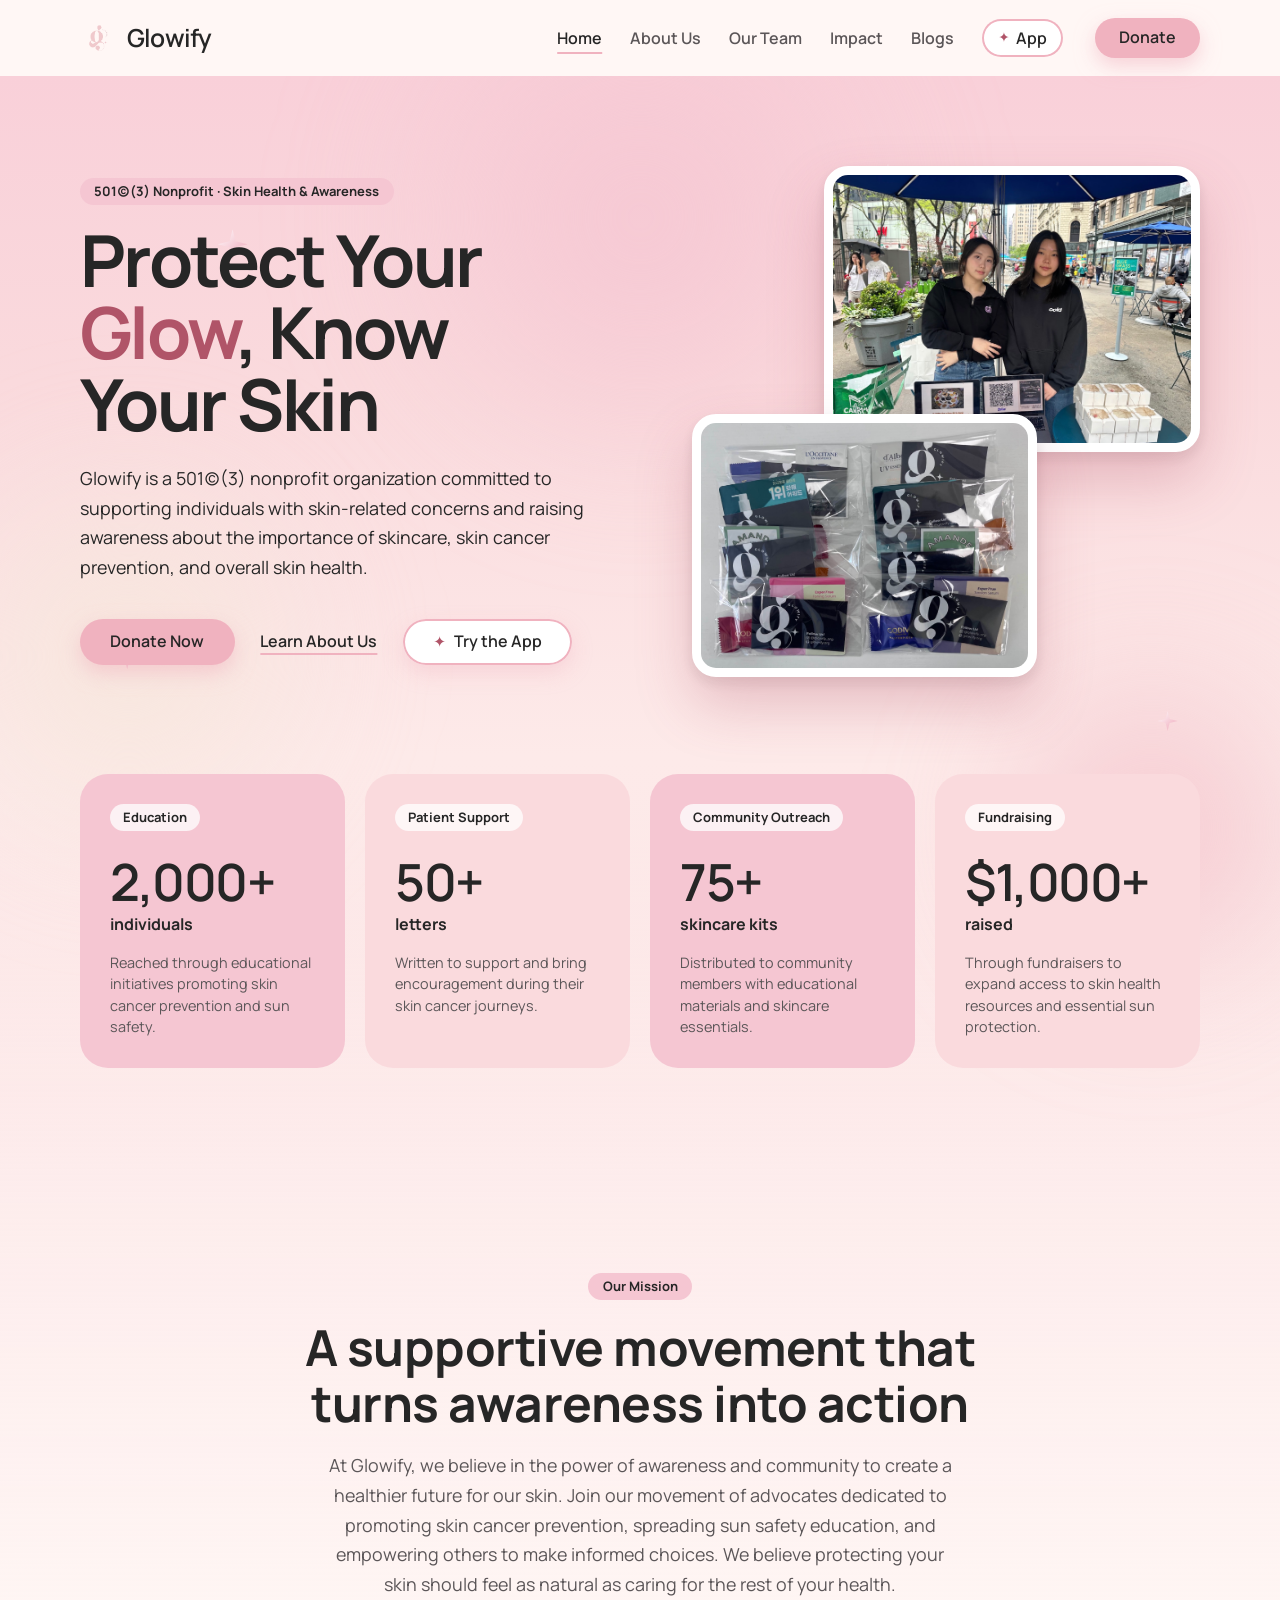
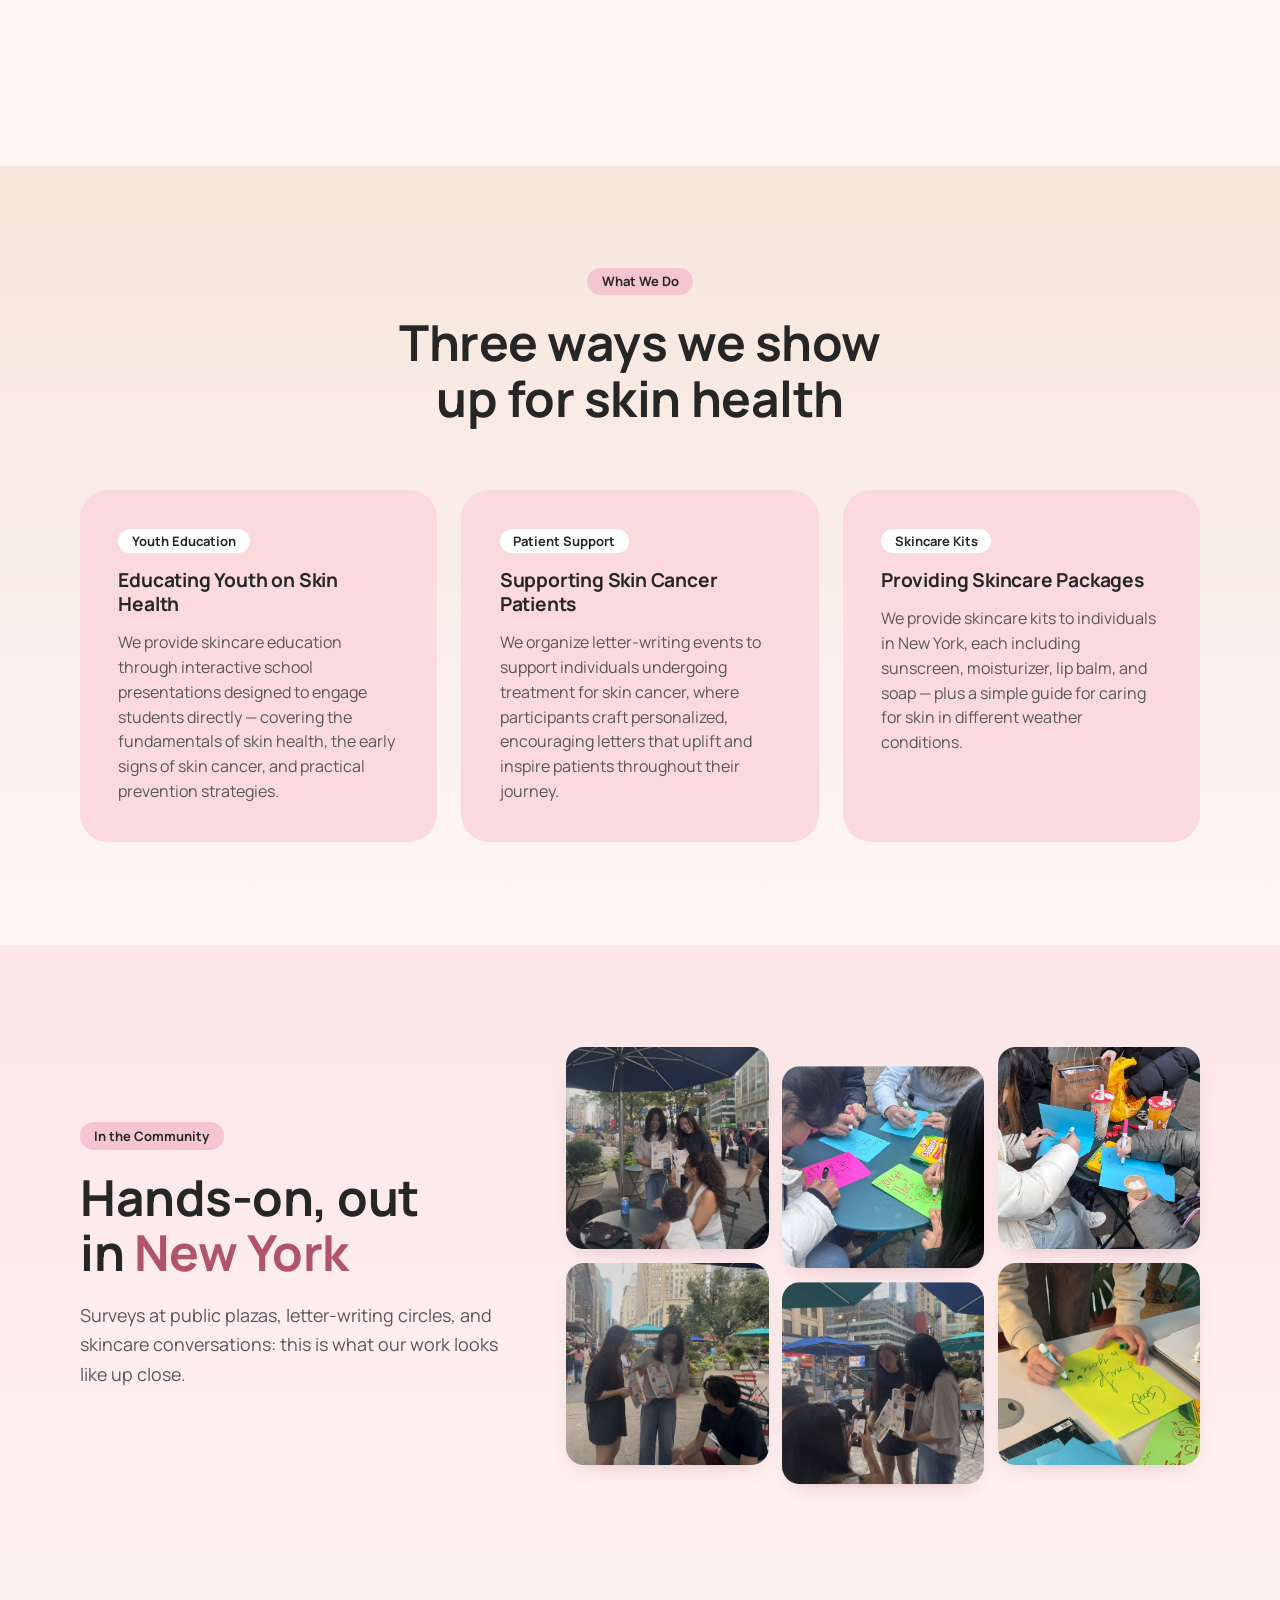
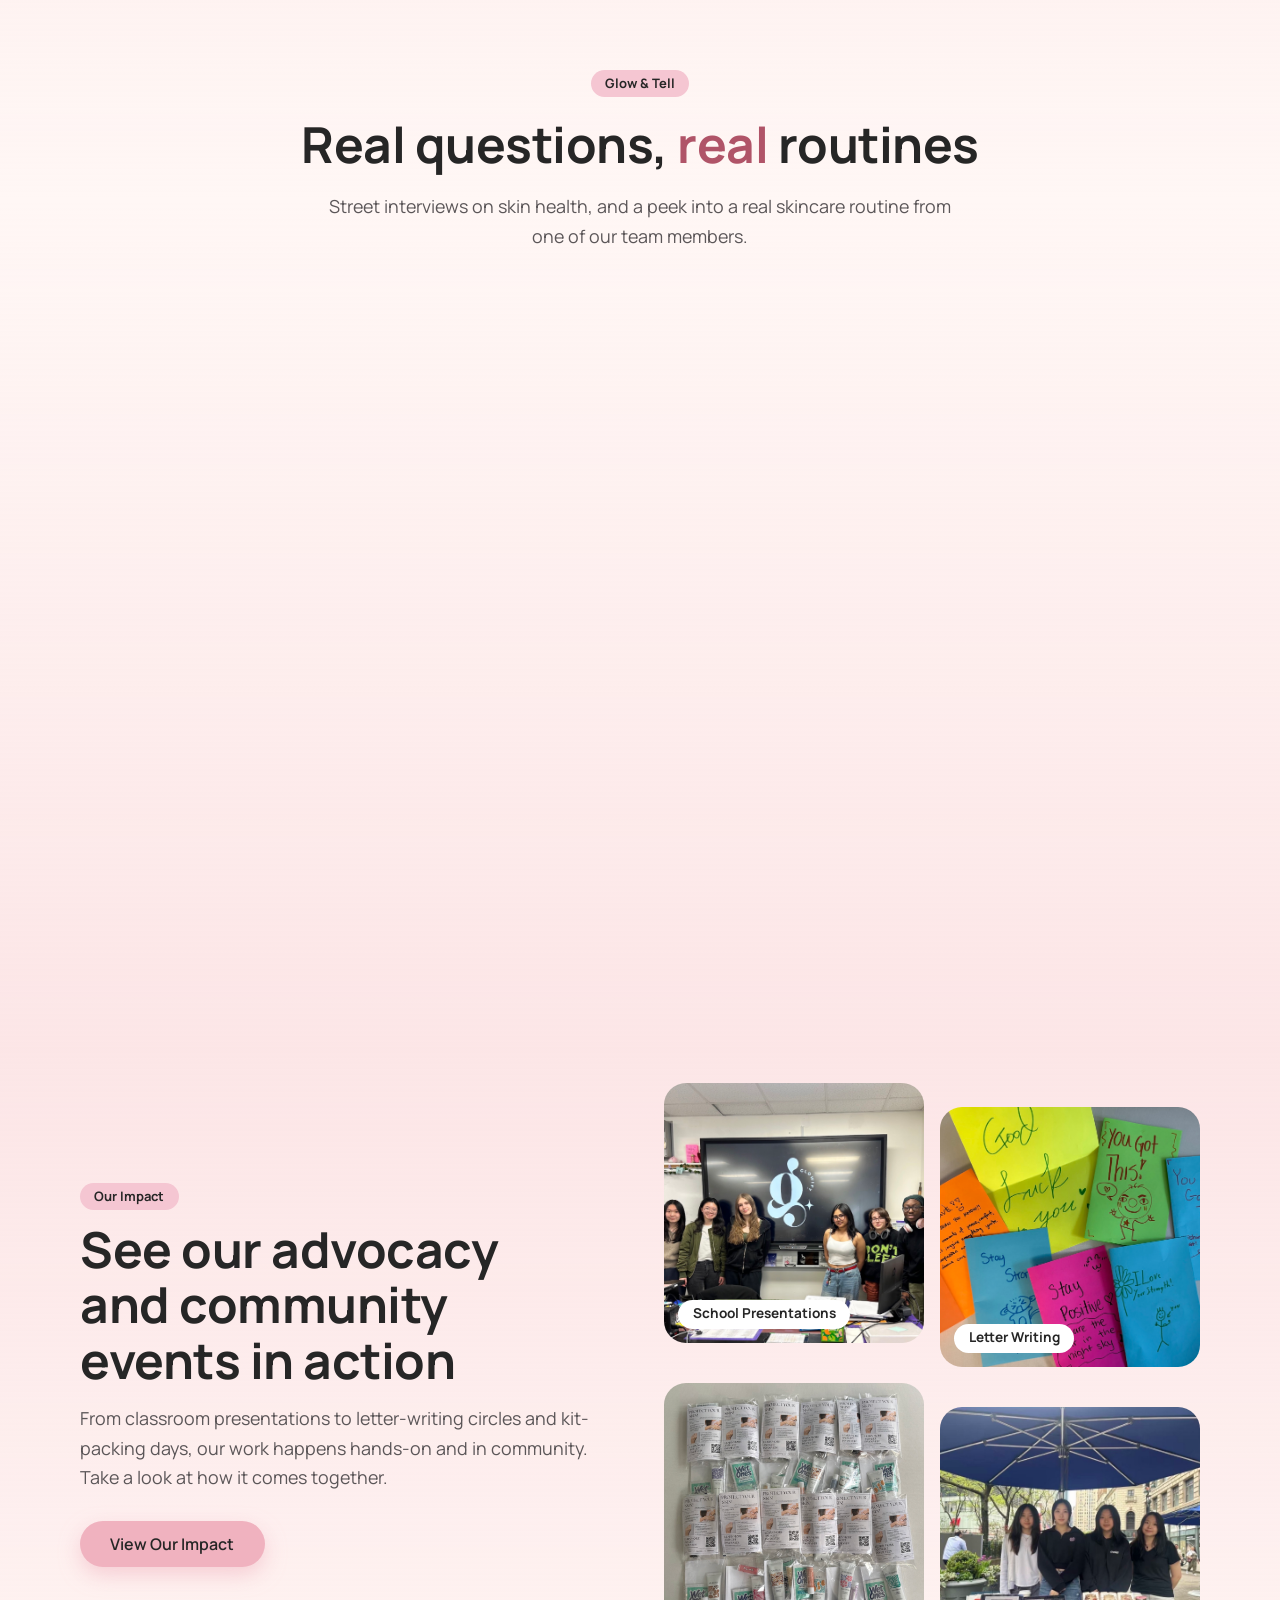
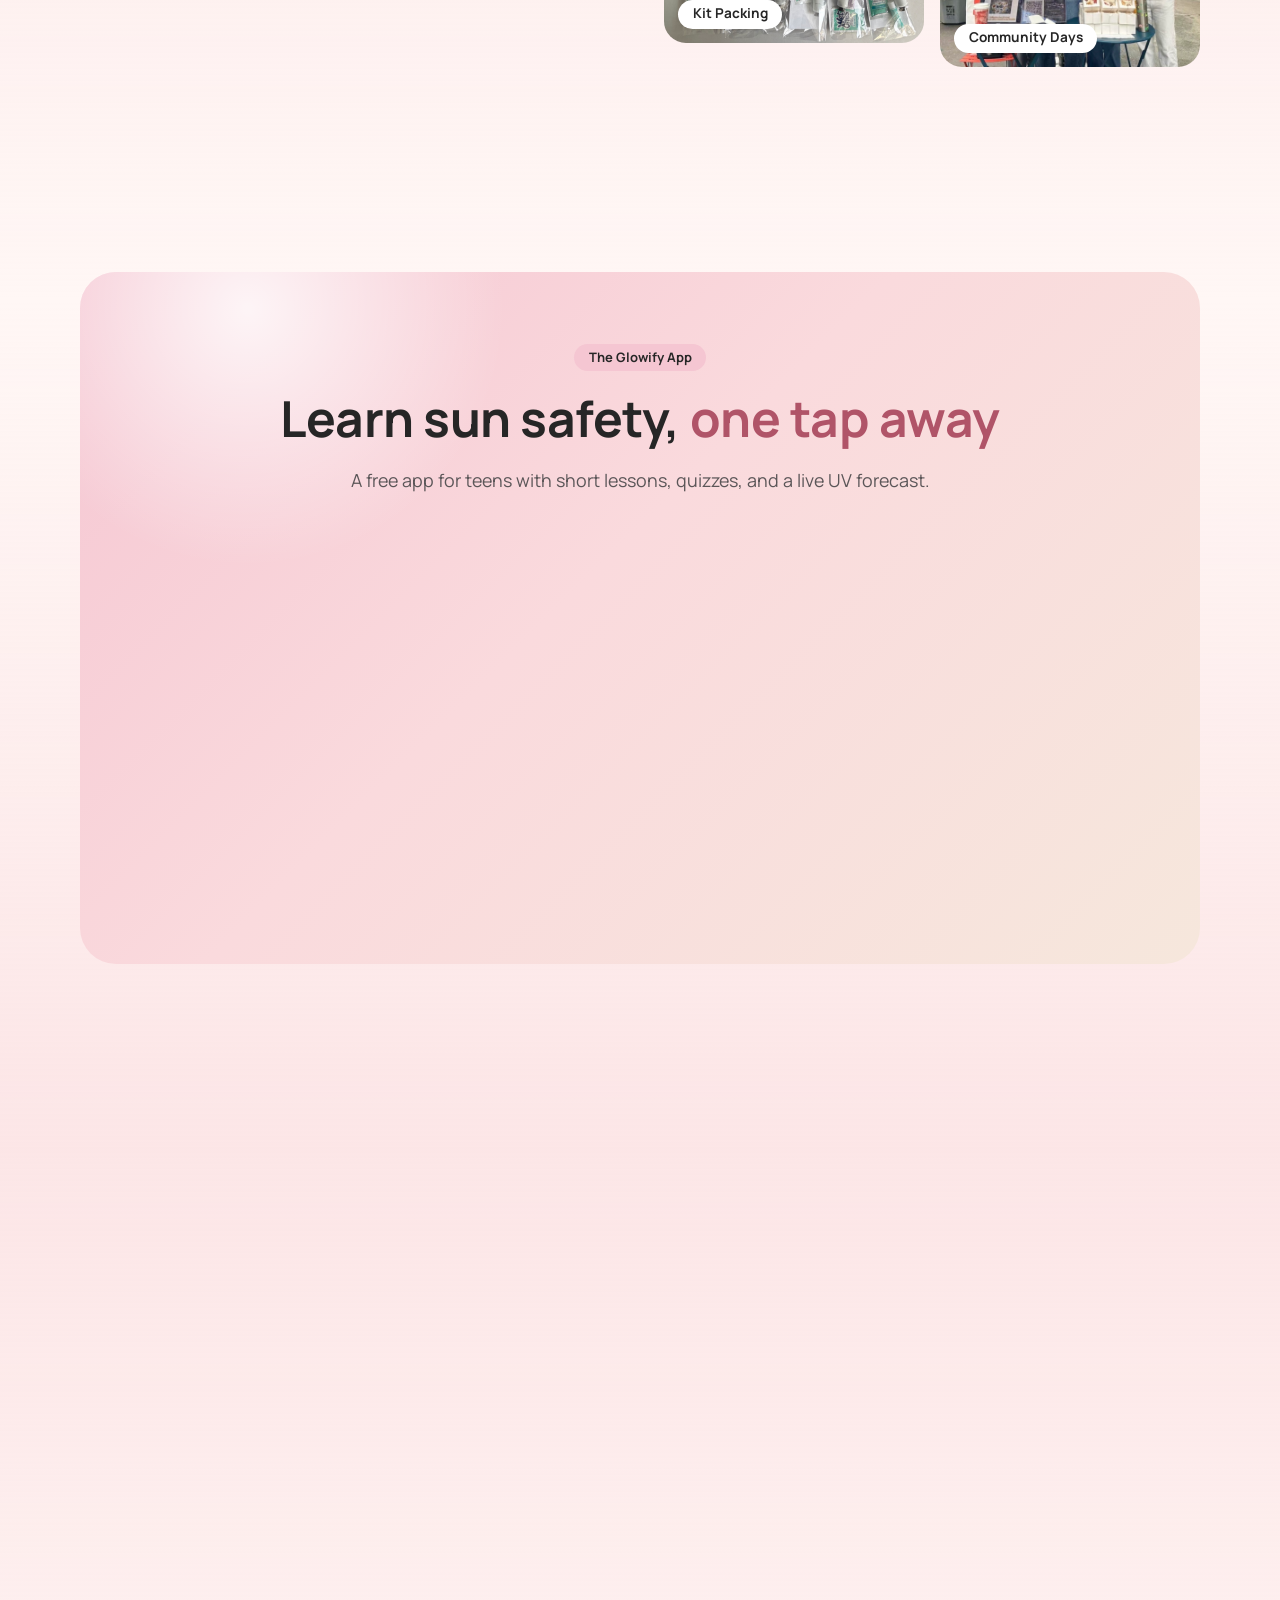
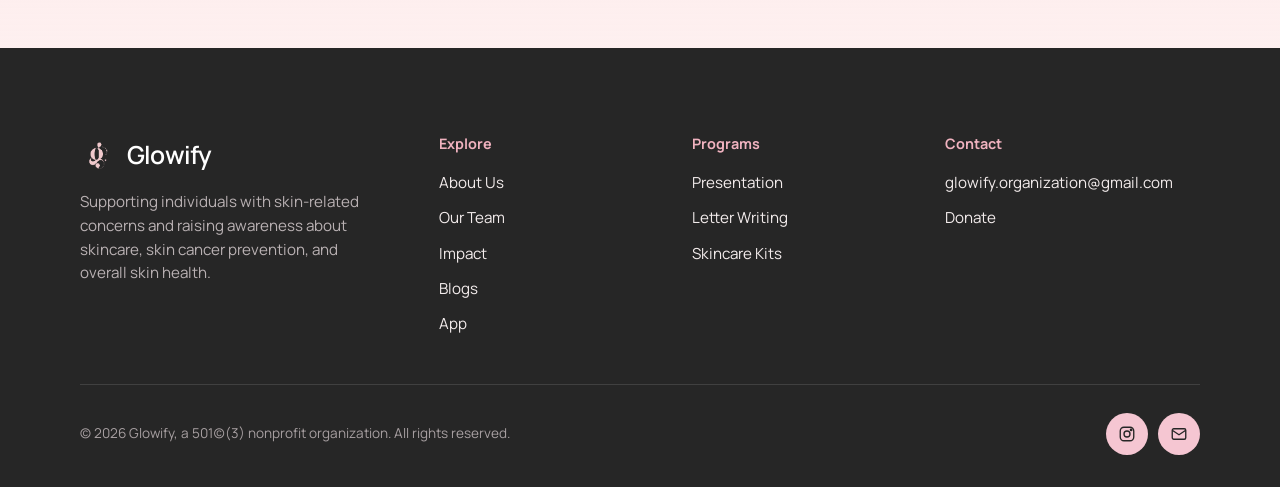
==== commit aea14df3: "Home hero: text left, floating photos right" ====
--- a/index.html
+++ b/index.html
@@ -40,6 +40,8 @@
       <i class="spark s1"></i><i class="spark s2"></i><i class="spark s3"></i><i class="spark s4"></i><i class="spark s5"></i>
     </div>
     <div class="container hero-inner">
+      <div class="hero-grid">
+        <div class="hero-copy">
       <span class="eyebrow">501(c)(3) Nonprofit &middot; Skin Health &amp; Awareness</span>
       <h1>Protect Your <em>Glow</em>, Know Your Skin</h1>
       <p class="lede">Glowify is a 501(c)(3) nonprofit organization committed to supporting individuals with skin-related concerns and raising awareness about the importance of skincare, skin cancer prevention, and overall skin health.</p>
@@ -48,9 +50,11 @@
         <a href="about.html" class="btn btn-ghost">Learn About Us</a>
         <a href="app.html" class="btn btn-app">Try the App</a>
       </div>
+        </div>
       <div class="hero-float" aria-hidden="true">
         <figure class="float-card fc1"><img src="assets/img/blob.jpg" alt=""></figure>
         <figure class="float-card fc2"><img src="assets/img/carekit.jpg" alt=""></figure>
+      </div>
       </div>
       <div class="hero-stats">
         <div class="hero-stat">
--- a/assets/css/style.css
+++ b/assets/css/style.css
@@ -791,3 +791,20 @@
   .community-grid { grid-template-columns: repeat(2, 1fr); }
   .community-grid figure:nth-child(n) { transform: none; }
 }
+
+/* ---- Hero split: text left, floating photos right -------------------------- */
+.hero-grid { display: grid; grid-template-columns: 1.05fr 0.95fr; gap: clamp(1.5rem, 4vw, 4rem); align-items: center; text-align: left; }
+.hero-grid .hero-copy { min-width: 0; }
+.hero-grid h1 { margin: 1.25rem 0 0; max-width: 11ch; font-size: clamp(2.6rem, 5.6vw, 5.2rem); }
+.hero-grid .lede { margin: 1.5rem 0 0; max-width: 46ch; }
+.hero-grid .hero-cta { justify-content: flex-start; }
+.hero-grid .hero-float { margin: 0; max-width: none; width: 100%; height: clamp(380px, 40vw, 560px); }
+.hero-grid .float-card { width: 74%; }
+.hero-grid .fc1 { right: 0; top: 0; }
+.hero-grid .fc2 { left: 0; bottom: 0; width: 68%; }
+@media (max-width: 860px) {
+  .hero-grid { grid-template-columns: 1fr; }
+  .hero-grid .hero-float { height: clamp(300px, 70vw, 440px); margin-top: 1rem; }
+  .hero-grid .float-card { width: 64%; }
+  .hero-grid .fc2 { width: 58%; }
+}
